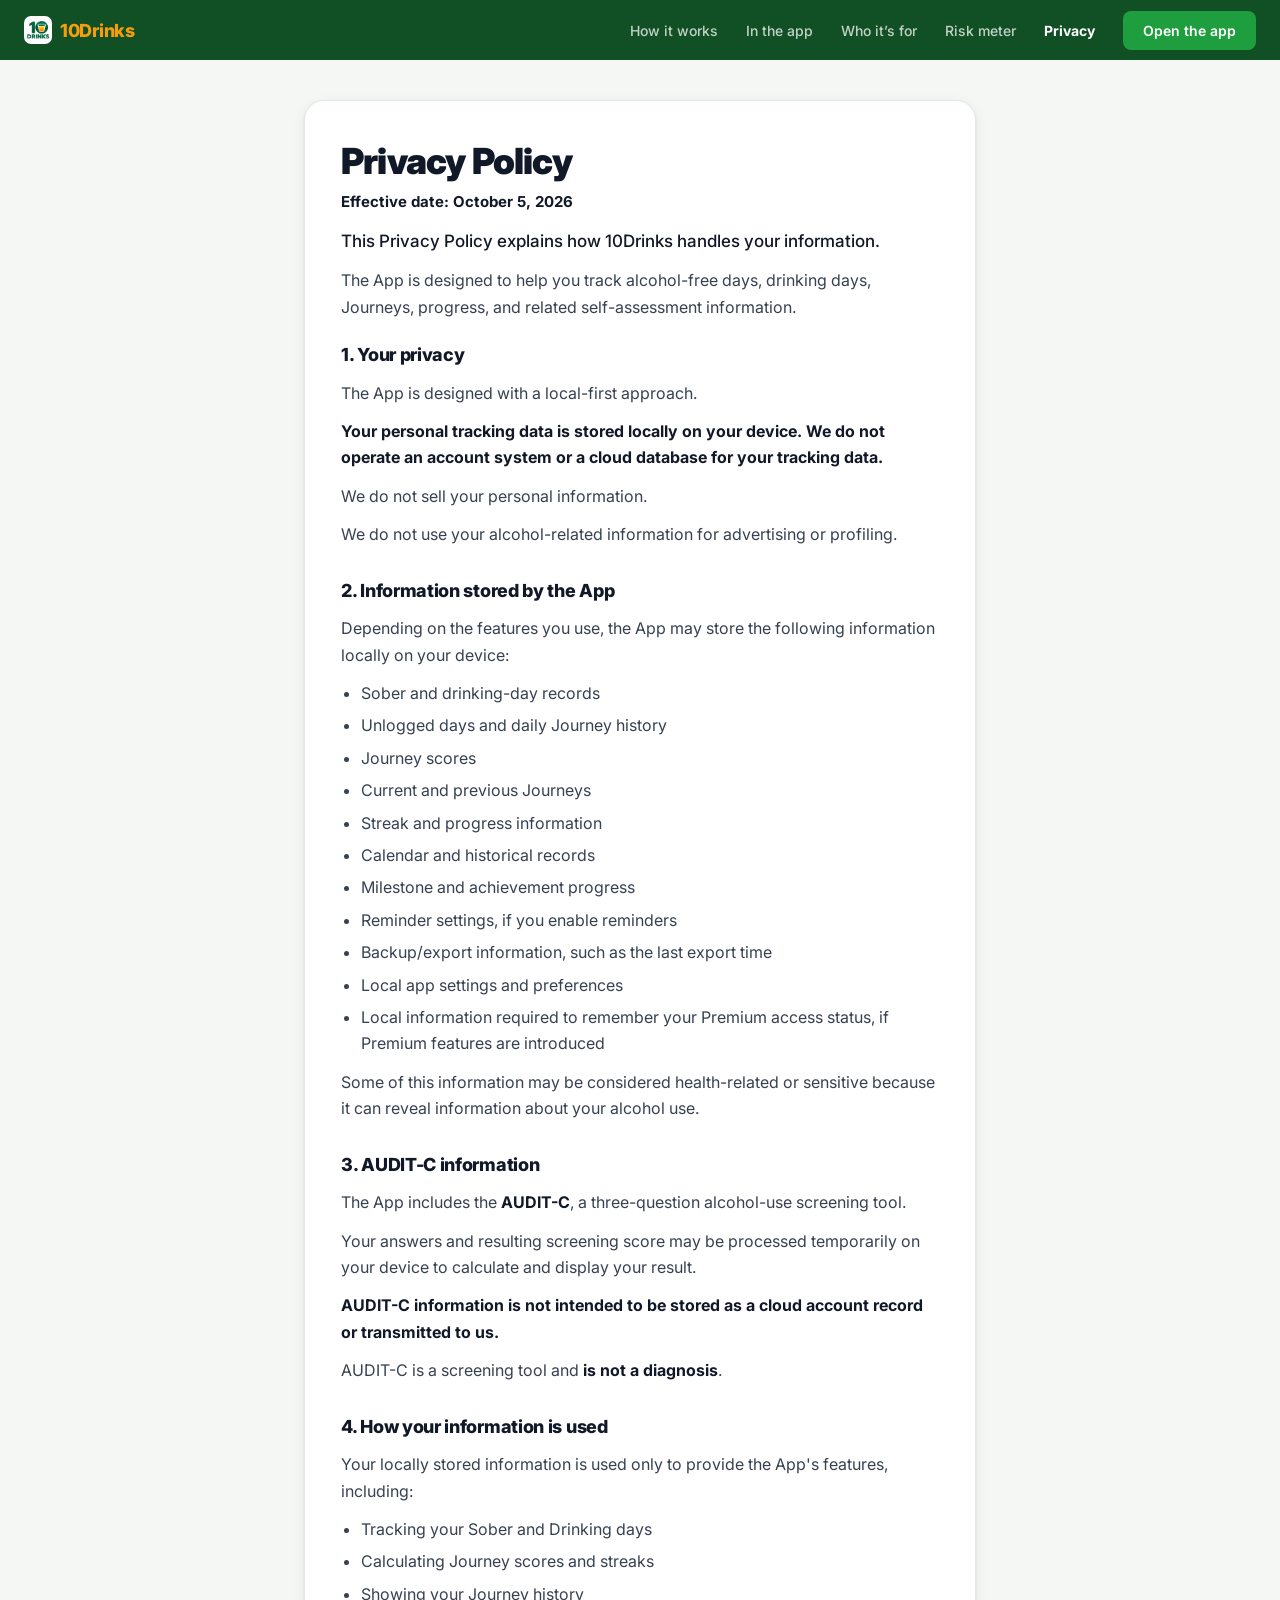
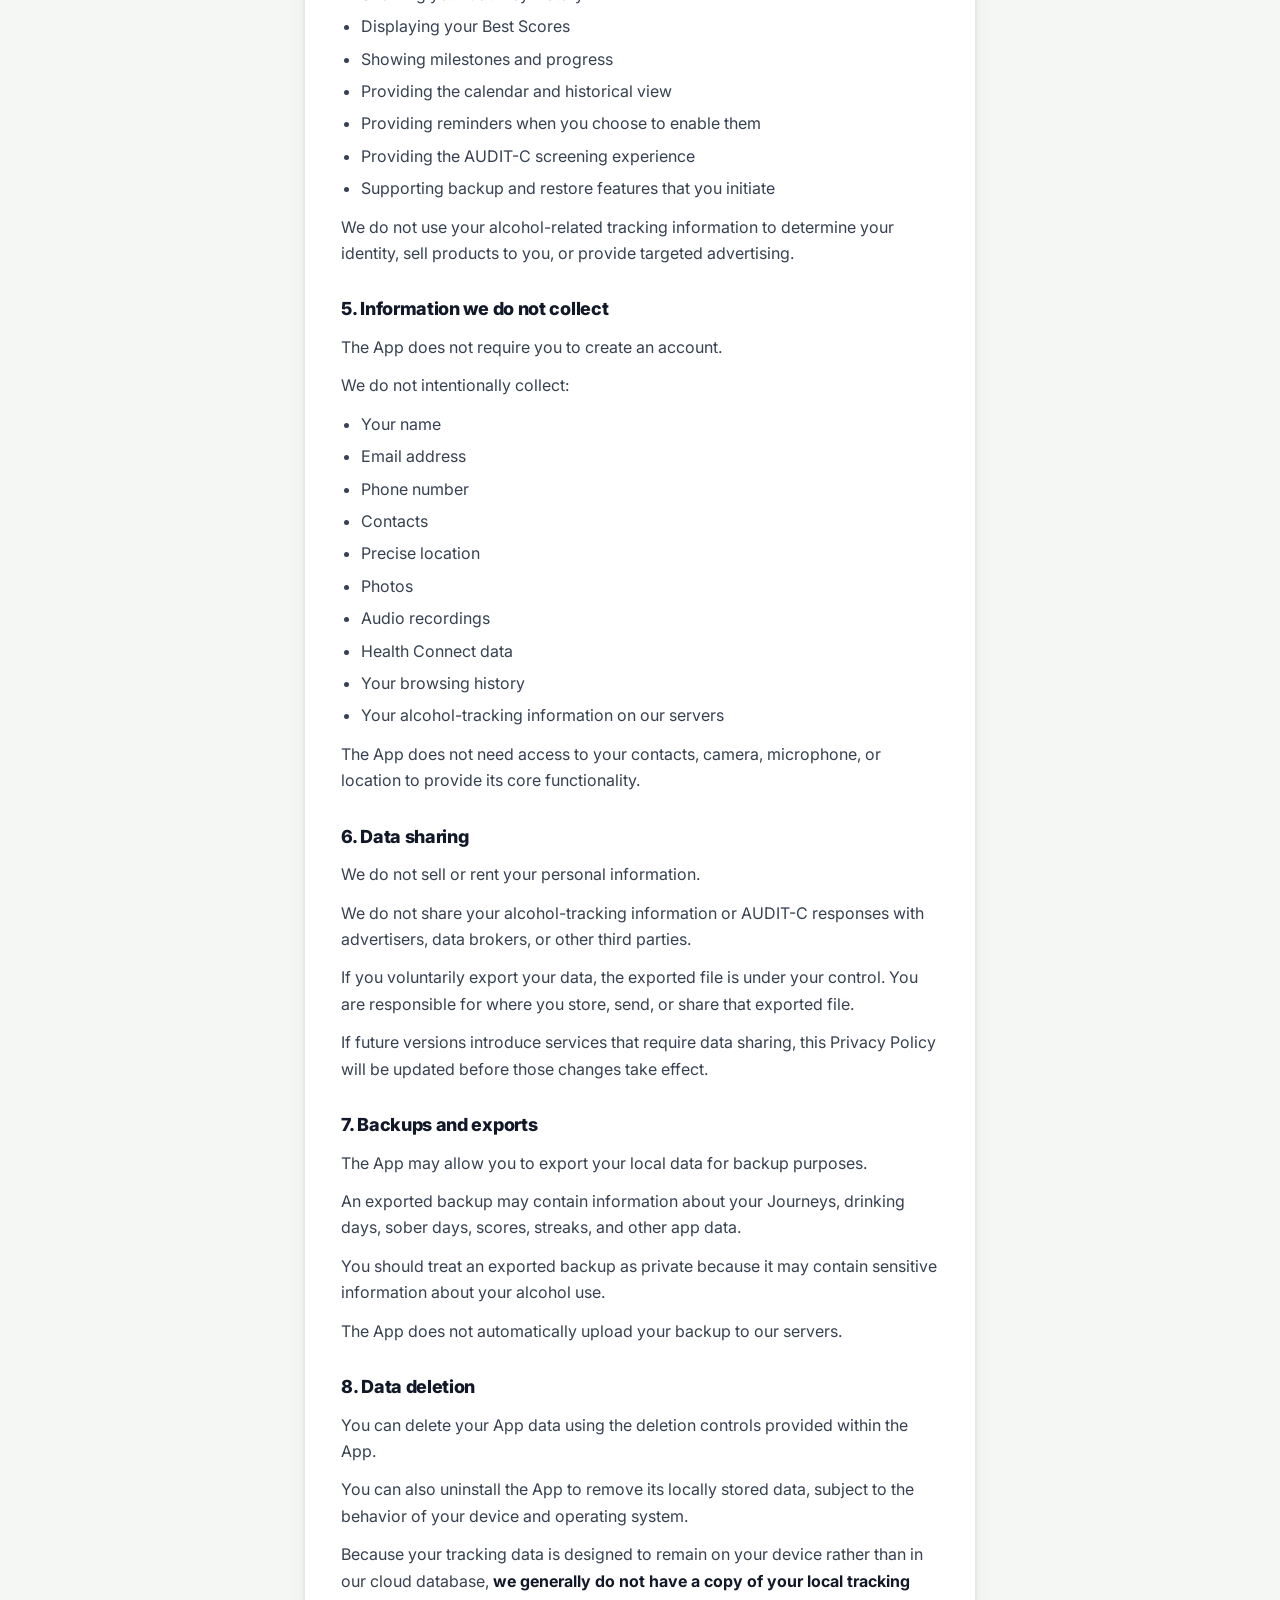
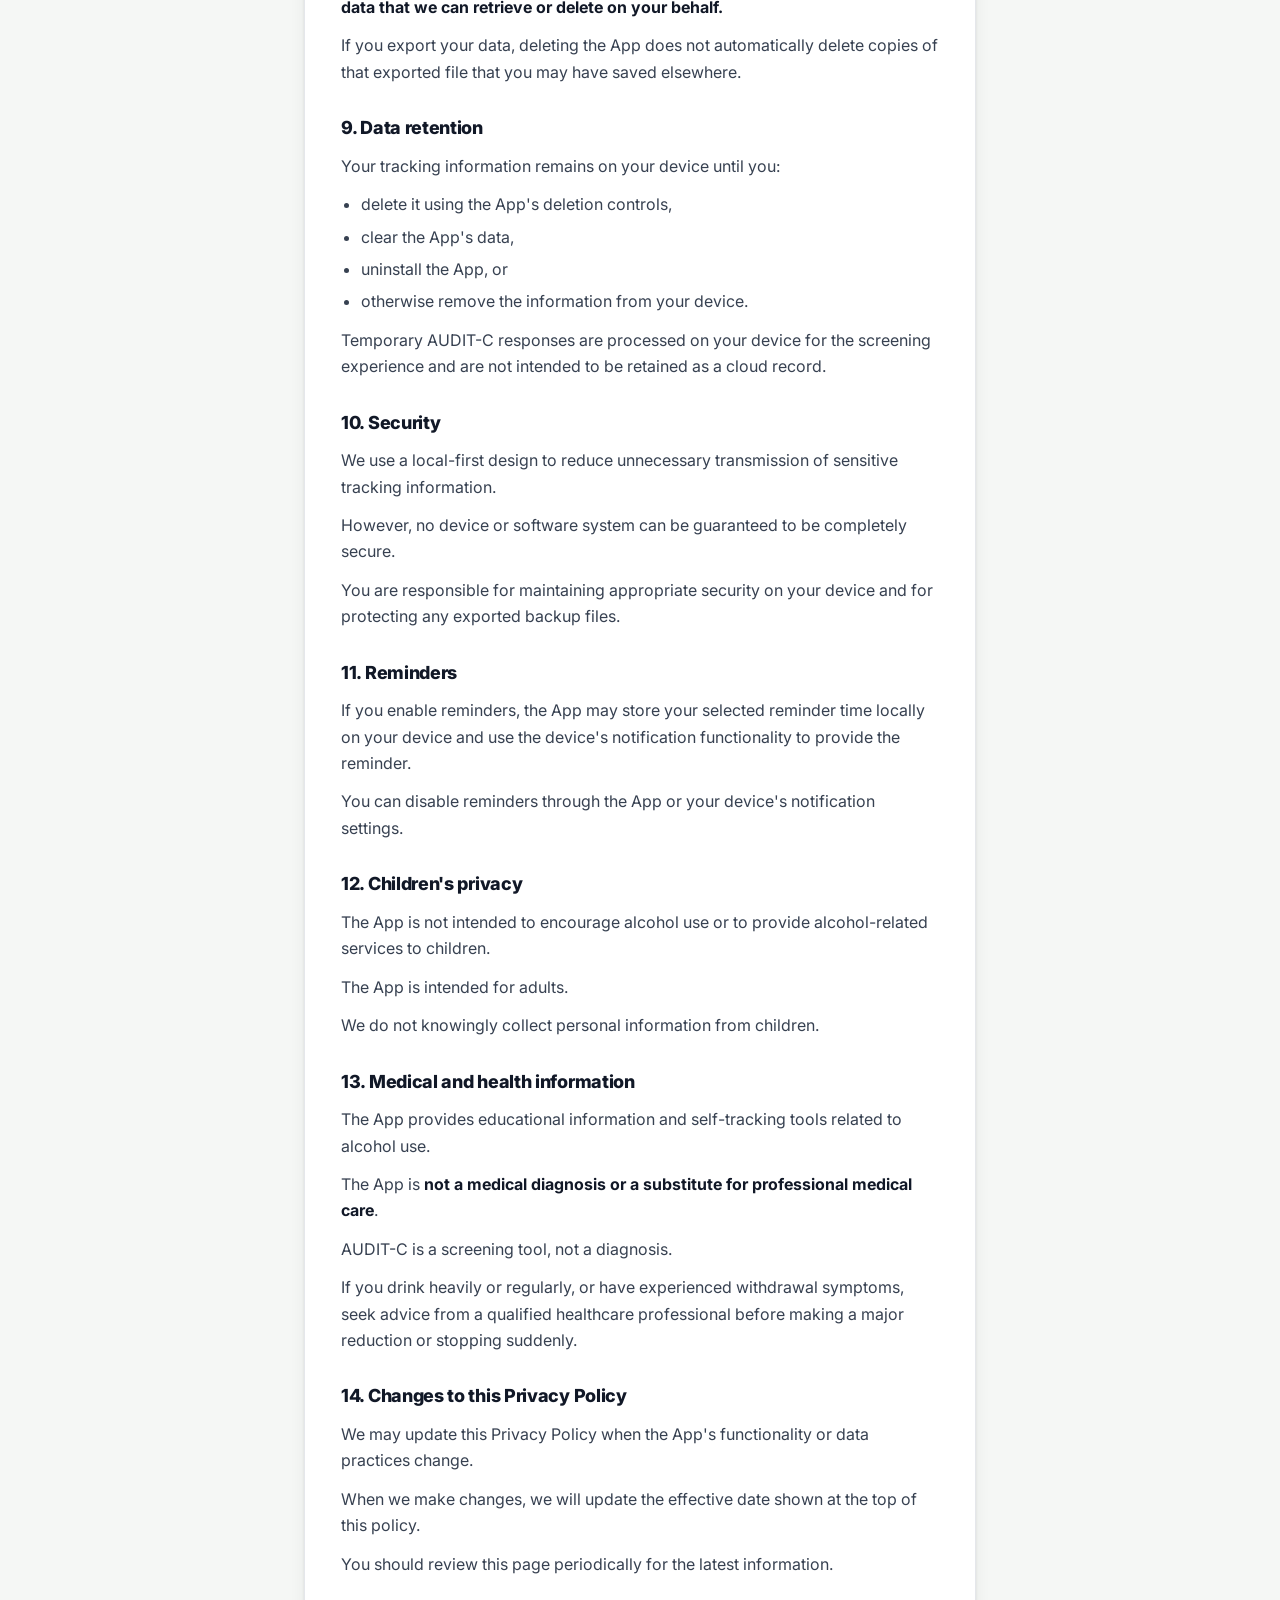
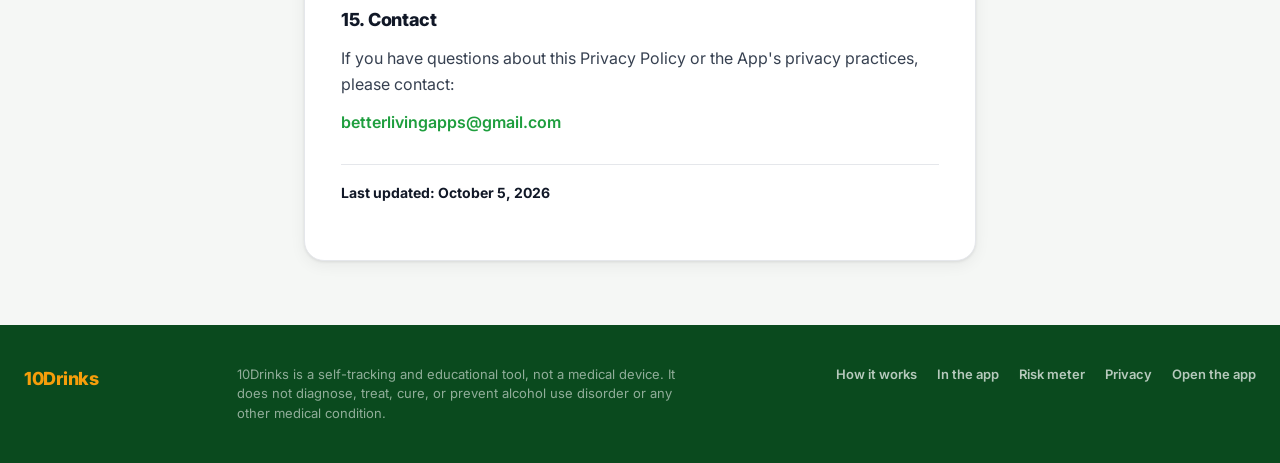
==== privacy.html @ 0a1d39e7 "Add privacy page and polish landing sections Ship local privacy.html for Pages, drop trust §8 and ti" ====
<!DOCTYPE html>
<html lang="en">
<head>
  <meta charset="utf-8">
  <meta name="viewport" content="width=device-width, initial-scale=1">
  <title>Privacy Policy — 10Drinks</title>
  <meta name="description" content="Privacy Policy for 10Drinks — local-first alcohol journey tracking.">
  <meta name="theme-color" content="#0a4a1e">
  <link rel="icon" href="assets/icon-192.png" type="image/png">
  <link rel="apple-touch-icon" href="assets/icon-192.png">
  <link rel="preconnect" href="https://fonts.googleapis.com">
  <link rel="preconnect" href="https://fonts.gstatic.com" crossorigin>
  <link href="https://fonts.googleapis.com/css2?family=Inter:wght@400;500;600;700;800;900&family=Raleway:wght@400;500;600;700;800&display=swap" rel="stylesheet">
  <link rel="stylesheet" href="style.css?v=logo-10drinks">
</head>
<body class="privacy-page">
  <a class="skip" href="#main">Skip to content</a>
  <header class="site-header">
    <a class="logo" href="index.html">
      <img src="assets/icon-192.png" width="28" height="28" alt="">
      <span class="logo-word">10<span>Drinks</span></span>
    </a>
    <nav class="nav" id="site-nav" aria-label="Primary">
      <a href="index.html#how">How it works</a>
      <a href="index.html#app">In the app</a>
      <a href="index.html#paths">Who it’s for</a>
      <a href="index.html#meter">Risk meter</a>
      <a href="privacy.html" aria-current="page">Privacy</a>
    </nav>
    <a class="nav-cta" href="https://fedmudit-max.github.io/alcohol-cursor/">Open the app</a>
    <button class="nav-toggle" type="button" aria-expanded="false" aria-controls="site-nav">
      <span class="sr">Menu</span>
      <span class="nav-toggle-bars" aria-hidden="true"></span>
    </button>
  </header>

  <main id="main" class="privacy-main">
    <div class="privacy-wrap">
      <article class="privacy-article">
        <h1>Privacy Policy</h1>
        <p class="privacy-effective"><strong>Effective date: October 5, 2026</strong></p>

        <p class="privacy-lead">This Privacy Policy explains how 10Drinks handles your information.</p>
        <p>The App is designed to help you track alcohol-free days, drinking days, Journeys, progress, and related self-assessment information.</p>

        <h2>1. Your privacy</h2>
        <p>The App is designed with a local-first approach.</p>
        <p><strong>Your personal tracking data is stored locally on your device. We do not operate an account system or a cloud database for your tracking data.</strong></p>
        <p>We do not sell your personal information.</p>
        <p>We do not use your alcohol-related information for advertising or profiling.</p>

        <h2>2. Information stored by the App</h2>
        <p>Depending on the features you use, the App may store the following information locally on your device:</p>
        <ul>
          <li>Sober and drinking-day records</li>
          <li>Unlogged days and daily Journey history</li>
          <li>Journey scores</li>
          <li>Current and previous Journeys</li>
          <li>Streak and progress information</li>
          <li>Calendar and historical records</li>
          <li>Milestone and achievement progress</li>
          <li>Reminder settings, if you enable reminders</li>
          <li>Backup/export information, such as the last export time</li>
          <li>Local app settings and preferences</li>
          <li>Local information required to remember your Premium access status, if Premium features are introduced</li>
        </ul>
        <p>Some of this information may be considered health-related or sensitive because it can reveal information about your alcohol use.</p>

        <h2>3. AUDIT-C information</h2>
        <p>The App includes the <strong>AUDIT-C</strong>, a three-question alcohol-use screening tool.</p>
        <p>Your answers and resulting screening score may be processed temporarily on your device to calculate and display your result.</p>
        <p><strong>AUDIT-C information is not intended to be stored as a cloud account record or transmitted to us.</strong></p>
        <p>AUDIT-C is a screening tool and <strong>is not a diagnosis</strong>.</p>

        <h2>4. How your information is used</h2>
        <p>Your locally stored information is used only to provide the App's features, including:</p>
        <ul>
          <li>Tracking your Sober and Drinking days</li>
          <li>Calculating Journey scores and streaks</li>
          <li>Showing your Journey history</li>
          <li>Displaying your Best Scores</li>
          <li>Showing milestones and progress</li>
          <li>Providing the calendar and historical view</li>
          <li>Providing reminders when you choose to enable them</li>
          <li>Providing the AUDIT-C screening experience</li>
          <li>Supporting backup and restore features that you initiate</li>
        </ul>
        <p>We do not use your alcohol-related tracking information to determine your identity, sell products to you, or provide targeted advertising.</p>

        <h2>5. Information we do not collect</h2>
        <p>The App does not require you to create an account.</p>
        <p>We do not intentionally collect:</p>
        <ul>
          <li>Your name</li>
          <li>Email address</li>
          <li>Phone number</li>
          <li>Contacts</li>
          <li>Precise location</li>
          <li>Photos</li>
          <li>Audio recordings</li>
          <li>Health Connect data</li>
          <li>Your browsing history</li>
          <li>Your alcohol-tracking information on our servers</li>
        </ul>
        <p>The App does not need access to your contacts, camera, microphone, or location to provide its core functionality.</p>

        <h2>6. Data sharing</h2>
        <p>We do not sell or rent your personal information.</p>
        <p>We do not share your alcohol-tracking information or AUDIT-C responses with advertisers, data brokers, or other third parties.</p>
        <p>If you voluntarily export your data, the exported file is under your control. You are responsible for where you store, send, or share that exported file.</p>
        <p>If future versions introduce services that require data sharing, this Privacy Policy will be updated before those changes take effect.</p>

        <h2>7. Backups and exports</h2>
        <p>The App may allow you to export your local data for backup purposes.</p>
        <p>An exported backup may contain information about your Journeys, drinking days, sober days, scores, streaks, and other app data.</p>
        <p>You should treat an exported backup as private because it may contain sensitive information about your alcohol use.</p>
        <p>The App does not automatically upload your backup to our servers.</p>

        <h2>8. Data deletion</h2>
        <p>You can delete your App data using the deletion controls provided within the App.</p>
        <p>You can also uninstall the App to remove its locally stored data, subject to the behavior of your device and operating system.</p>
        <p>Because your tracking data is designed to remain on your device rather than in our cloud database, <strong>we generally do not have a copy of your local tracking data that we can retrieve or delete on your behalf.</strong></p>
        <p>If you export your data, deleting the App does not automatically delete copies of that exported file that you may have saved elsewhere.</p>

        <h2>9. Data retention</h2>
        <p>Your tracking information remains on your device until you:</p>
        <ul>
          <li>delete it using the App's deletion controls,</li>
          <li>clear the App's data,</li>
          <li>uninstall the App, or</li>
          <li>otherwise remove the information from your device.</li>
        </ul>
        <p>Temporary AUDIT-C responses are processed on your device for the screening experience and are not intended to be retained as a cloud record.</p>

        <h2>10. Security</h2>
        <p>We use a local-first design to reduce unnecessary transmission of sensitive tracking information.</p>
        <p>However, no device or software system can be guaranteed to be completely secure.</p>
        <p>You are responsible for maintaining appropriate security on your device and for protecting any exported backup files.</p>

        <h2>11. Reminders</h2>
        <p>If you enable reminders, the App may store your selected reminder time locally on your device and use the device's notification functionality to provide the reminder.</p>
        <p>You can disable reminders through the App or your device's notification settings.</p>

        <h2>12. Children's privacy</h2>
        <p>The App is not intended to encourage alcohol use or to provide alcohol-related services to children.</p>
        <p>The App is intended for adults.</p>
        <p>We do not knowingly collect personal information from children.</p>

        <h2>13. Medical and health information</h2>
        <p>The App provides educational information and self-tracking tools related to alcohol use.</p>
        <p>The App is <strong>not a medical diagnosis or a substitute for professional medical care</strong>.</p>
        <p>AUDIT-C is a screening tool, not a diagnosis.</p>
        <p>If you drink heavily or regularly, or have experienced withdrawal symptoms, seek advice from a qualified healthcare professional before making a major reduction or stopping suddenly.</p>

        <h2>14. Changes to this Privacy Policy</h2>
        <p>We may update this Privacy Policy when the App's functionality or data practices change.</p>
        <p>When we make changes, we will update the effective date shown at the top of this policy.</p>
        <p>You should review this page periodically for the latest information.</p>

        <h2>15. Contact</h2>
        <p>If you have questions about this Privacy Policy or the App's privacy practices, please contact:</p>
        <p class="privacy-contact"><a href="mailto:betterlivingapps@gmail.com">betterlivingapps@gmail.com</a></p>

        <hr class="privacy-hr">
        <p class="privacy-updated"><strong>Last updated: October 5, 2026</strong></p>
      </article>
    </div>
  </main>

  <footer class="site-footer">
    <p class="logo"><span class="logo-word">10<span>Drinks</span></span></p>
    <p class="footer-copy">10Drinks is a self-tracking and educational tool, not a medical device. It does not diagnose, treat, cure, or prevent alcohol use disorder or any other medical condition.</p>
    <p class="footer-links">
      <a href="index.html#how">How it works</a>
      <a href="index.html#app">In the app</a>
      <a href="index.html#meter">Risk meter</a>
      <a href="privacy.html" aria-current="page">Privacy</a>
      <a href="https://fedmudit-max.github.io/alcohol-cursor/">Open the app</a>
    </p>
  </footer>

  <script>
    (function () {
      var toggle = document.querySelector(".nav-toggle");
      var nav = document.querySelector(".nav");
      if (toggle && nav) {
        toggle.addEventListener("click", function () {
          var open = nav.classList.toggle("is-open");
          toggle.setAttribute("aria-expanded", open ? "true" : "false");
        });
        nav.querySelectorAll("a").forEach(function (link) {
          link.addEventListener("click", function () {
            nav.classList.remove("is-open");
            toggle.setAttribute("aria-expanded", "false");
          });
        });
        document.addEventListener("keydown", function (event) {
          if (event.key === "Escape") {
            nav.classList.remove("is-open");
            toggle.setAttribute("aria-expanded", "false");
          }
        });
      }
    })();
  </script>
</body>
</html>
---- style.css ----
*, *::before, *::after { box-sizing: border-box; }

:root {
  --green-deep: #0a4a1e;
  --green-brand: #1e9e3e;
  --green-light: #e8f5ed;
  --orange: #f59e0b;
  --orange-light: #fff8ec;
  --white: #ffffff;
  --grey-bg: #f5f7f5;
  --grey-text: #6b7280;
  --dark: #111827;
  --body: #374151;
  --line: #e5e7eb;
  --shadow: 0 1px 3px rgba(0, 0, 0, 0.08), 0 4px 16px rgba(0, 0, 0, 0.06);
  --header: 60px;
  --max: 1100px;
}

html { scroll-behavior: smooth; }

body {
  margin: 0;
  font-family: Inter, system-ui, sans-serif;
  color: var(--dark);
  background: var(--white);
  -webkit-font-smoothing: antialiased;
  line-height: 1.5;
}

img { max-width: 100%; }

a { color: var(--green-brand); }

h1, h2, h3, p { margin-top: 0; }

.sr {
  position: absolute;
  width: 1px;
  height: 1px;
  padding: 0;
  margin: -1px;
  overflow: hidden;
  clip: rect(0, 0, 0, 0);
  white-space: nowrap;
  border: 0;
}

.skip {
  position: absolute;
  left: 12px;
  top: -40px;
  background: #fff;
  color: var(--green-deep);
  padding: 8px 12px;
  border-radius: 8px;
  z-index: 200;
  font-weight: 700;
}

.skip:focus { top: 8px; }

:focus-visible {
  outline: 2px solid var(--orange);
  outline-offset: 3px;
}

section[id] { scroll-margin-top: calc(var(--header) + 12px); }

.site-header {
  position: fixed;
  top: 0;
  left: 0;
  right: 0;
  z-index: 100;
  height: var(--header);
  padding: 0 24px;
  display: flex;
  align-items: center;
  gap: 28px;
  background: rgba(10, 74, 30, 0.97);
  backdrop-filter: blur(12px);
}

.logo {
  color: #fff;
  font-size: 18px;
  font-weight: 800;
  letter-spacing: -0.3px;
  text-decoration: none;
  display: inline-flex;
  align-items: center;
  gap: 8px;
}

.logo-word {
  white-space: nowrap;
}

.logo-word span,
.logo > span {
  color: var(--orange);
}

.logo img { width: 28px; height: 28px; border-radius: 7px; }

.nav {
  display: flex;
  align-items: center;
  gap: 28px;
  margin-left: auto;
}

.nav a {
  color: rgba(255, 255, 255, 0.75);
  text-decoration: none;
  font-size: 14px;
  font-weight: 500;
}

.nav a:hover { color: #fff; }

.nav-cta {
  background: var(--green-brand);
  color: #fff;
  text-decoration: none;
  padding: 9px 20px;
  border-radius: 8px;
  font-size: 14px;
  font-weight: 600;
  flex-shrink: 0;
}

.nav-cta:hover { background: #1a8c35; }

.nav-toggle {
  display: none;
  width: 42px;
  height: 42px;
  border: 0;
  background: transparent;
  margin-left: auto;
  cursor: pointer;
}

.nav-toggle-bars,
.nav-toggle-bars::before,
.nav-toggle-bars::after {
  display: block;
  width: 18px;
  height: 2px;
  background: #fff;
  border-radius: 2px;
  position: relative;
}

.nav-toggle-bars { margin: 0 auto; }
.nav-toggle-bars::before,
.nav-toggle-bars::after {
  content: "";
  position: absolute;
  left: 0;
}
.nav-toggle-bars::before { top: -6px; }
.nav-toggle-bars::after { top: 6px; }

.hero {
  background: linear-gradient(160deg, var(--green-deep) 0%, #1a7a30 60%, #1e9e3e 100%);
  padding: 120px 24px 80px;
  position: relative;
  overflow: hidden;
}

.hero::before {
  content: "";
  position: absolute;
  inset: 0;
  background: radial-gradient(ellipse at 70% 50%, rgba(30, 158, 62, 0.3) 0%, transparent 60%);
  pointer-events: none;
}

.hero-inner {
  max-width: var(--max);
  margin: 0 auto;
  display: grid;
  gap: 48px;
  align-items: center;
  position: relative;
  z-index: 1;
}

/* §§1–2 phones: layout wrappers; chrome reuses .progress-device-frame / .progress-screen */
.hero-phone {
  order: -1;
  position: relative;
  width: min(74%, 280px);
  max-width: 100%;
  margin: 0 auto;
  padding: 0;
  border: 0;
  background: none;
  box-shadow: none;
  box-sizing: border-box;
  overflow: visible;
}

.hero-phone .progress-device-frame {
  box-shadow:
    0 28px 70px rgba(0, 0, 0, 0.45),
    inset 0 0 0 1px rgba(255, 255, 255, 0.28),
    inset 0 0 0 3px #050505;
}

.hero h1 {
  font-size: clamp(36px, 5vw, 56px);
  font-weight: 900;
  line-height: 1.05;
  letter-spacing: -1.5px;
  color: #fff;
  margin-bottom: 20px;
  max-width: 14em;
}

.hero h1 em {
  font-style: normal;
  color: var(--orange);
}

.hero-points {
  list-style: none;
  margin: 0 0 22px;
  padding: 0;
  max-width: 34rem;
  font-family: Raleway, Inter, sans-serif;
}

.hero-points li {
  display: flex;
  align-items: flex-start;
  gap: 12px;
  margin: 0 0 16px;
  font-size: 16px;
  font-weight: 500;
  line-height: 1.35;
  color: rgba(255, 255, 255, 0.92);
}

.hero-points li:last-child { margin-bottom: 0; }

.hero-points li::before {
  content: "";
  flex: 0 0 18px;
  width: 18px;
  height: 18px;
  margin-top: 1px;
  background: url("data:image/svg+xml,%3Csvg xmlns='http://www.w3.org/2000/svg' viewBox='0 0 18 18'%3E%3Ccircle cx='9' cy='9' r='9' fill='%23ffffff'/%3E%3Cpath d='M5 9.2 7.7 11.8 13 6.4' fill='none' stroke='%230a4a1e' stroke-width='1.8' stroke-linecap='round' stroke-linejoin='round'/%3E%3C/svg%3E") center / 18px no-repeat;
}

.hero-points li.is-strong {
  font-weight: 700;
  color: #fff;
}

.hero-pace {
  margin: 0 0 28px;
  font-family: Raleway, Inter, sans-serif;
  font-size: 14px;
  font-weight: 500;
  line-height: 1.4;
  color: rgba(255, 255, 255, 0.7);
}

.hero-actions {
  display: flex;
  align-items: center;
  gap: 16px;
  flex-wrap: wrap;
}

.btn-primary {
  background: #fff;
  color: var(--green-deep);
  padding: 14px 28px;
  border-radius: 10px;
  font-size: 15px;
  font-weight: 700;
  text-decoration: none;
  display: inline-block;
  box-shadow: 0 4px 20px rgba(0, 0, 0, 0.2);
}

.btn-primary:hover { transform: translateY(-1px); }

.btn-brand {
  display: inline-block;
  background: var(--green-brand);
  color: #fff;
  padding: 14px 28px;
  border-radius: 10px;
  font-size: 15px;
  font-weight: 700;
  text-decoration: none;
  box-shadow: 0 4px 16px rgba(30, 158, 62, 0.28);
}

.btn-brand:hover {
  background: #1a8c35;
  transform: translateY(-1px);
}

.phone {
  position: relative;
  width: min(100%, 280px);
  margin: 20px auto 0;
  padding: 22px 8px 8px;
  background: #fff;
  border-radius: 36px;
  box-shadow: var(--shadow);
}

.phone::before {
  content: "";
  position: absolute;
  top: 0;
  left: 50%;
  width: 92px;
  height: 16px;
  transform: translateX(-50%);
  background: #111827;
  border-radius: 0 0 12px 12px;
}

.phone img {
  display: block;
  width: 100%;
  height: auto;
  border-radius: 24px;
}

.green-bg .phone {
  box-shadow: 0 16px 40px rgba(0, 0, 0, 0.28);
}

.works {
  background: var(--grey-bg);
  padding: 80px 24px;
}

.works-inner {
  max-width: var(--max);
  margin: 0 auto;
}

.works .section-h2 {
  max-width: none;
  margin-bottom: 28px;
  color: var(--green-deep);
}

.works-seq {
  list-style: none;
  margin: 0;
  padding: 0;
  counter-reset: works;
  display: grid;
  gap: 32px;
}

.works-seq > li {
  display: grid;
  grid-template-columns: 40px minmax(0, 1fr);
  gap: 14px;
  align-items: start;
}

.works-seq > li > div {
  min-width: 0;
}

.works-seq > li::before {
  content: counter(works);
  counter-increment: works;
  width: 40px;
  height: 40px;
  margin-top: 2px;
  border-radius: 50%;
  background: var(--green-deep);
  color: #fff;
  font-size: 16px;
  font-weight: 800;
  display: grid;
  place-items: center;
}

.works-seq h3 {
  margin: 6px 0 16px;
  font-size: clamp(22px, 2.6vw, 28px);
  font-weight: 800;
  letter-spacing: -0.4px;
  line-height: 1.2;
  color: var(--green-deep);
}

.works-seq > li:last-child h3 { margin-bottom: 0; }

.works-grid {
  display: grid;
  gap: 28px;
  align-items: center;
}

.works-grid .phone { margin-top: 0; }

.works-grid p,
.works-copy {
  margin: 0;
  max-width: 62ch;
  font-size: 16px;
  line-height: 1.6;
  color: var(--grey-text);
}

.works-phone {
  position: relative;
  width: 100%;
  max-width: 280px;
  margin: 12px 0 0;
  padding: 0;
  border: 0;
  background: none;
  box-shadow: none;
  box-sizing: border-box;
  overflow: visible;
}

.paths { background: #fff; padding: 96px 24px; }
.paths-inner { max-width: 1080px; margin: 0 auto; }
.paths-header { text-align: center; margin-bottom: 56px; }
.section-eyebrow {
  font-size: 12px;
  font-weight: 700;
  letter-spacing: 1.5px;
  text-transform: uppercase;
  color: var(--green-brand);
  margin-bottom: 12px;
}
.section-h2 {
  font-size: clamp(28px, 4vw, 42px);
  font-weight: 900;
  letter-spacing: -1px;
  line-height: 1.12;
  margin-bottom: 14px;
}
.section-p {
  font-size: 16px;
  color: var(--grey-text);
  line-height: 1.65;
  max-width: 36rem;
  margin: 0 auto;
}
.paths-grid { display: grid; gap: 20px; }
.paths-footer {
  margin-top: 32px;
  text-align: center;
  color: var(--green-brand);
}
.path-card { border-radius: 24px; padding: 40px; }
.path-card.control {
  background: var(--green-light);
  border: 1.5px solid rgba(30, 158, 62, 0.2);
}
.path-card.quit { background: var(--green-deep); }
.path-icon { font-size: 40px; margin-bottom: 20px; }
.path-title {
  font-size: 26px;
  font-weight: 900;
  letter-spacing: -0.5px;
  margin-bottom: 10px;
  line-height: 1.15;
}
.path-card.control .path-title { color: var(--green-deep); }
.path-card.quit .path-title { color: #fff; }
.path-desc { font-size: 15px; line-height: 1.7; margin-bottom: 24px; }
.path-card.control .path-desc { color: var(--body); }
.path-card.quit .path-desc { color: rgba(255, 255, 255, 0.7); }
.path-points {
  list-style: none;
  margin: 0;
  padding: 0;
  display: flex;
  flex-direction: column;
  gap: 10px;
}
.path-points li {
  font-size: 14px;
  display: flex;
  align-items: flex-start;
  gap: 10px;
  line-height: 1.5;
}
.path-card.control .path-points li { color: var(--body); }
.path-card.quit .path-points li { color: rgba(255, 255, 255, 0.78); }
.path-points li::before { content: "✓"; font-weight: 800; flex-shrink: 0; margin-top: 1px; }
.path-card.control .path-points li::before { color: var(--green-brand); }
.path-card.quit .path-points li::before { color: #34c759; }
.path-note {
  margin: 24px 0 0;
  padding: 14px 16px;
  border-radius: 12px;
  font-size: 13px;
  line-height: 1.55;
}
.path-card.control .path-note { background: rgba(30, 158, 62, 0.1); color: var(--green-deep); }
.path-card.quit .path-note { background: rgba(255, 255, 255, 0.08); color: rgba(255, 255, 255, 0.75); }

.features,
.position,
.compare,
.choices { padding: 96px 24px; }

.features { background: #fff; }
.features-inner,
.how-inner,
.position-inner,
.compare-inner,
.choices-inner {
  max-width: var(--max);
  margin: 0 auto;
}

/* —— Section 4: three phones (Streak / Milestone / Science) —— */
.progress {
  background:
    radial-gradient(ellipse at 18% 0%, rgba(30, 158, 62, 0.07), transparent 46%),
    var(--grey-bg);
  overflow-x: clip;
  overflow-y: visible;
  max-width: 100%;
}

.progress > .features-inner {
  max-width: min(var(--max), 100%);
  width: 100%;
  margin-inline: auto;
  overflow-x: clip;
  box-sizing: border-box;
}

.progress-header {
  max-width: 640px;
  margin: 0 auto 40px;
  text-align: center;
  padding-inline: 4px;
  box-sizing: border-box;
}

.progress-header .section-title {
  color: var(--green-deep);
}

.progress-header .section-sub {
  margin-left: auto;
  margin-right: auto;
}

.progress-phones {
  display: grid;
  grid-template-columns: minmax(0, 1fr);
  gap: 36px;
  justify-items: center;
  align-items: start;
  width: 100%;
  max-width: min(1100px, 100%);
  margin: 0 auto;
  padding: 0 0 28px;
  box-sizing: border-box;
  overflow-x: clip;
  overflow-y: visible;
  /* no shared perspective — only outer phones get their own 3D context */
  perspective: none;
  transform-style: flat;
}

.progress-device {
  margin: 0;
  width: min(100%, 280px);
  max-width: 100%;
  min-width: 0;
  display: flex;
  flex-direction: column;
  align-items: center;
  gap: 10px;
  /* clip at .progress / .progress-phones so captions stay visible */
  overflow: visible;
  transform-style: flat;
  box-sizing: border-box;
}

/* side phones: local perspective so center stays orthographic */
.progress-device:nth-child(1),
.progress-device:nth-child(3) {
  perspective: 1100px;
  perspective-origin: 50% 45%;
  transform-style: preserve-3d;
}

/* center phone: fully flat — tabletop orthographic, no foreshortening */
.progress-device:nth-child(2) {
  perspective: none;
  transform-style: flat;
}

.progress-device-frame {
  position: relative;
  width: 100%;
  max-width: 100%;
  padding: 11px 9px 18px;
  border-radius: 40px;
  background:
    linear-gradient(145deg, rgba(255, 255, 255, 0.14) 0%, transparent 34%),
    linear-gradient(180deg, #3c3c42 0%, #161618 12%, #0b0b0d 55%, #1a1a1d 100%);
  box-shadow:
    0 22px 50px rgba(0, 0, 0, 0.28),
    inset 0 0 0 1px rgba(255, 255, 255, 0.28),
    inset 0 0 0 3px #050505;
  box-sizing: border-box;
  transform-style: preserve-3d;
  transition: transform 280ms ease, box-shadow 280ms ease;
  overflow: hidden; /* keep chrome + volume nub inside frame bounds */
}

.progress-device:nth-child(1) .progress-device-frame,
.progress-device:nth-child(3) .progress-device-frame {
  will-change: transform;
}

.progress-device:nth-child(2) .progress-device-frame {
  transform: none;
  transform-style: flat;
  background:
    linear-gradient(180deg, rgba(255, 255, 255, 0.1) 0%, transparent 22%),
    linear-gradient(180deg, #3c3c42 0%, #161618 12%, #0b0b0d 55%, #1a1a1d 100%);
  will-change: auto;
}

/* chassis thickness edge */
.progress-device-frame::before {
  content: "";
  position: absolute;
  inset: 4px;
  border-radius: 36px;
  pointer-events: none;
  box-shadow:
    inset 0 1px 0 rgba(255, 255, 255, 0.22),
    inset 0 -10px 18px rgba(0, 0, 0, 0.35);
  z-index: 3;
}

/* right volume button */
.progress-device-frame::after {
  content: "";
  position: absolute;
  right: -3px;
  top: 148px;
  width: 3px;
  height: 64px;
  border-radius: 0 2px 2px 0;
  background: #2a2a2e;
}

.progress-screen {
  position: relative;
  z-index: 1;
  display: flex;
  flex-direction: column;
  overflow: hidden;
  border-radius: 32px;
  background:
    linear-gradient(125deg, rgba(255, 255, 255, 0.28) 0%, transparent 32%, transparent 68%, rgba(15, 23, 42, 0.05) 100%),
    linear-gradient(180deg, rgba(255, 255, 255, 0.55), transparent 18%),
    #f4f5f7;
  padding: 26px 0 18px;
  height: 487px; /* ~10% shorter than original 540 */
  box-sizing: border-box;
  box-shadow:
    inset 0 0 0 1px rgba(255, 255, 255, 0.65),
    inset 0 14px 28px rgba(255, 255, 255, 0.35),
    inset 0 -18px 30px rgba(15, 23, 42, 0.08),
    0 0 0 1px rgba(0, 0, 0, 0.35);
}

/* §§1–2 screenshot phones: same chrome, height follows image */
.hero-phone .progress-screen,
.works-phone .progress-screen {
  height: auto;
  min-height: 0;
  width: 100%;
  max-width: 100%;
  min-width: 0;
  align-items: stretch;
  justify-content: flex-start;
}

.hero-phone .progress-screen img,
.works-phone .progress-screen img {
  display: block;
  width: 100%;
  max-width: 100%;
  min-width: 0;
  height: auto;
  margin-inline: auto;
  object-fit: contain;
  object-position: top center;
  border-radius: 0;
}

.progress-device:nth-child(1) .progress-screen,
.progress-device:nth-child(3) .progress-screen {
  transform: translateZ(12px);
  transform-style: preserve-3d;
}

.progress-device:nth-child(2) .progress-screen {
  transform: none;
  transform-style: flat;
}

.progress-screen::before {
  content: "";
  position: absolute;
  z-index: 4;
  top: 8px;
  left: 50%;
  width: 72px;
  height: 14px;
  transform: translateX(-50%);
  background: #0b0b0d;
  border-radius: 12px;
  box-shadow: 0 1px 0 rgba(255, 255, 255, 0.12);
}

/* home indicator — sits in bottom screen padding, above chassis bezel */
.progress-screen::after {
  content: "";
  position: absolute;
  z-index: 5;
  left: 50%;
  bottom: 6px;
  width: 108px;
  height: 4px;
  transform: translateX(-50%);
  background: rgba(20, 20, 24, 0.32);
  border-radius: 4px;
  pointer-events: none;
}

.progress-caption {
  position: relative;
  z-index: 6;
  margin: 0;
  max-width: 16em;
  padding: 0 6px 2px;
  text-align: center;
  display: flex;
  flex-direction: column;
  align-items: center;
  gap: 5px;
  overflow: visible;
  transform: none;
  transform-style: flat;
  isolation: isolate;
}

.progress-caption-emoji {
  display: block;
  font-size: 22px;
  line-height: 1.25;
  overflow: visible;
}

.progress-caption strong {
  font-size: 15px;
  font-weight: 800;
  letter-spacing: -0.2px;
  color: var(--green-deep);
}

.progress-caption-text {
  font-size: 13px;
  font-weight: 500;
  line-height: 1.4;
  color: var(--grey-text);
}

.progress-tabs {
  position: relative;
  z-index: 1;
  display: flex;
  flex: 0 0 auto;
  border-bottom: 1px solid rgba(60, 60, 67, 0.12);
  padding: 0 4px;
  background:
    linear-gradient(180deg, #fff 0%, #fafafa 100%);
  box-shadow: 0 8px 16px rgba(15, 23, 42, 0.04);
}

.progress-tab {
  flex: 1;
  display: block;
  text-align: center;
  padding: 12px 4px;
  border-bottom: 2.5px solid transparent;
  margin-bottom: -1px;
  font-size: 12px;
  font-weight: 500;
  color: rgba(60, 60, 67, 0.48);
  line-height: 1.2;
}

.progress-tab.is-active {
  color: #34c759;
  font-weight: 600;
  border-bottom-color: #34c759;
}

.progress-panel {
  position: relative;
  z-index: 1;
  flex: 1 1 auto;
  min-height: 0;
  padding: 8px 10px 12px;
  background:
    radial-gradient(ellipse at 50% 0%, rgba(255, 255, 255, 0.9), transparent 55%),
    linear-gradient(180deg, #f7f8fa 0%, #eef0f3 100%);
  overflow: hidden;
}

.progress-panel .streak-list,
.progress-panel .mile-stage,
.progress-panel .sci-timeline {
  position: relative;
  z-index: 1;
}

.streak-list,
.mile-list,
.sci-timeline {
  list-style: none;
  margin: 0;
  padding: 0;
}

.streak-row {
  display: flex;
  align-items: center;
  gap: 8px;
  min-height: 40px;
  padding: 9px 0;
  border-top: 0.5px solid rgba(60, 60, 67, 0.14);
}

.streak-row:first-child {
  border-top: 0;
}

.streak-row.is-done {
  background: linear-gradient(135deg, rgba(52, 199, 89, 0.2), rgba(48, 209, 88, 0.1));
  border-radius: 10px;
  border-top-color: transparent;
  padding: 9px 8px;
  margin: 2px 0;
  box-shadow:
    0 1px 0 rgba(255, 255, 255, 0.55) inset,
    0 4px 10px rgba(52, 199, 89, 0.12);
}

.streak-row.is-done + .streak-row:not(.is-done):not(.is-best) {
  border-top: 0.5px solid rgba(60, 60, 67, 0.14);
}

.streak-emoji {
  width: 22px;
  text-align: center;
  font-size: 16px;
  line-height: 1;
  flex-shrink: 0;
}

.streak-name {
  flex: 1;
  min-width: 0;
  font-size: 12.5px;
  font-weight: 400;
  color: #1c1c1e;
}

.streak-row.is-done .streak-name {
  color: #248a3d;
  font-weight: 600;
}

.streak-check {
  color: #34c759;
  font-size: 15px;
  font-weight: 700;
}

.streak-row.is-best {
  border-top: 0.5px solid rgba(60, 60, 67, 0.14);
  margin-top: 2px;
}

.streak-row.is-best .streak-name {
  color: #248a3d;
  font-weight: 700;
}

.streak-best-num {
  min-width: 22px;
  text-align: right;
  font-size: 13px;
  font-weight: 700;
  color: #248a3d;
  font-variant-numeric: tabular-nums;
}

.mile-stage + .mile-stage {
  margin-top: 10px;
}

.mile-stage-label {
  margin: 8px 0 6px;
  font-size: 11px;
  font-weight: 700;
  letter-spacing: 0.5px;
  text-transform: uppercase;
}

.mile-stage-label.is-early { color: #cc2200; }
.mile-stage-label.is-forward { color: #ff9500; }
.mile-stage-label.is-control { color: #34c759; }

.mile-row {
  display: flex;
  align-items: center;
  gap: 8px;
  min-height: 40px;
  padding: 9px 0;
}

.mile-row.is-done {
  background: linear-gradient(135deg, rgba(52, 199, 89, 0.2), rgba(48, 209, 88, 0.1));
  border-radius: 10px;
  padding: 9px 8px;
  margin: 2px 0;
  box-shadow:
    0 1px 0 rgba(255, 255, 255, 0.55) inset,
    0 4px 10px rgba(52, 199, 89, 0.12);
}

.mile-row.is-locked {
  background: linear-gradient(180deg, #f4f4f6, #ececef);
  border-radius: 10px;
  padding: 9px 10px;
  margin: 4px 0;
  justify-content: center;
  gap: 6px;
  box-shadow:
    0 1px 0 rgba(255, 255, 255, 0.7) inset,
    0 3px 8px rgba(15, 23, 42, 0.05);
}

.mile-emoji,
.mile-lock {
  width: 22px;
  text-align: center;
  font-size: 15px;
  line-height: 1;
  flex-shrink: 0;
}

.mile-row.is-locked .mile-lock {
  width: auto;
  font-size: 12px;
}

.mile-name {
  flex: 1;
  min-width: 0;
  font-size: 12.5px;
  color: #1c1c1e;
}

.mile-row.is-done .mile-name {
  color: #248a3d;
  font-weight: 600;
}

.mile-row.is-locked .mile-name {
  flex: 0 1 auto;
  font-size: 11.5px;
  font-weight: 500;
  color: rgba(60, 60, 67, 0.45);
  text-align: center;
}

.mile-check {
  color: #34c759;
  font-size: 15px;
  font-weight: 700;
}

.sci-timeline {
  padding-top: 6px;
}

.sci-item {
  display: flex;
  align-items: stretch;
  gap: 0;
}

.sci-rail {
  display: flex;
  flex-direction: column;
  align-items: center;
  width: 24px;
  flex-shrink: 0;
  padding-top: 10px;
}

.sci-dot {
  width: 8px;
  height: 8px;
  border-radius: 50%;
  background: rgba(60, 60, 67, 0.14);
  flex-shrink: 0;
}

.sci-item.is-done .sci-dot {
  background: #34c759;
}

.sci-item.is-here .sci-dot {
  width: 14px;
  height: 14px;
  background: #34c759;
  box-shadow: 0 0 0 3px rgba(52, 199, 89, 0.2);
}

.sci-line {
  flex: 1;
  width: 2px;
  margin-top: 3px;
  background: rgba(60, 60, 67, 0.12);
  min-height: 12px;
}

.sci-item.is-done .sci-line {
  background: #34c759;
}

.sci-item.is-here .sci-line {
  background: rgba(60, 60, 67, 0.12);
}

.sci-card {
  flex: 1;
  min-width: 0;
  margin: 0 0 6px 10px;
  background: linear-gradient(180deg, #fff, #f7f8fa);
  border: 1px solid rgba(60, 60, 67, 0.11);
  border-radius: 10px;
  padding: 10px 12px;
  box-shadow:
    0 1px 0 rgba(255, 255, 255, 0.8) inset,
    0 4px 12px rgba(15, 23, 42, 0.06);
}

.sci-item.is-done .sci-card {
  background: linear-gradient(180deg, rgba(52, 199, 89, 0.1), rgba(52, 199, 89, 0.04));
  border-color: rgba(52, 199, 89, 0.18);
}

.sci-item.is-here .sci-card {
  background: linear-gradient(135deg, rgba(52, 199, 89, 0.14), rgba(52, 199, 89, 0.05));
  border: 1.5px solid rgba(52, 199, 89, 0.32);
  border-radius: 12px;
  padding: 12px 14px;
  box-shadow:
    0 1px 0 rgba(255, 255, 255, 0.65) inset,
    0 8px 18px rgba(52, 199, 89, 0.16);
}

.sci-card-top {
  display: flex;
  align-items: center;
  gap: 8px;
}

.sci-emoji {
  font-size: 16px;
  line-height: 1;
}

.sci-item.is-here .sci-emoji {
  font-size: 18px;
}

.sci-day {
  margin: 0;
  font-size: 9px;
  font-weight: 700;
  letter-spacing: 0.4px;
  text-transform: uppercase;
  color: rgba(60, 60, 67, 0.35);
}

.sci-item.is-done .sci-day,
.sci-item.is-here .sci-day {
  color: #34c759;
}

.sci-title {
  display: block;
  margin-top: 1px;
  font-size: 12px;
  font-weight: 700;
  color: #1c1c1e;
}

.sci-item.is-here .sci-title {
  font-size: 13px;
}

.sci-status {
  margin-left: auto;
  color: #34c759;
  font-size: 12px;
  font-weight: 700;
}

.sci-chev {
  margin-left: auto;
  color: rgba(60, 60, 67, 0.3);
  font-size: 18px;
  font-weight: 300;
  line-height: 1;
}

.sci-here-tag {
  margin-left: auto;
  font-style: normal;
  font-size: 8px;
  font-weight: 700;
  letter-spacing: 0.2px;
  text-transform: uppercase;
  color: #fff;
  background: #34c759;
  border-radius: 5px;
  padding: 2px 5px;
  white-space: nowrap;
}

.sci-preview {
  margin: 5px 0 0;
  font-size: 11px;
  line-height: 1.4;
  color: rgba(60, 60, 67, 0.5);
  white-space: nowrap;
  overflow: hidden;
  text-overflow: ellipsis;
}

.sci-body {
  margin: 8px 0 0;
  padding-top: 8px;
  border-top: 1px solid rgba(60, 60, 67, 0.08);
  font-size: 12px;
  line-height: 1.65;
  color: rgba(60, 60, 67, 0.7);
}

.section-header { margin-bottom: 40px; }

.section-title {
  font-size: clamp(28px, 4vw, 40px);
  font-weight: 800;
  letter-spacing: -1px;
  line-height: 1.15;
  margin-bottom: 12px;
}

.section-sub {
  font-size: 16px;
  color: var(--grey-text);
  line-height: 1.6;
  max-width: 640px;
  margin-bottom: 0;
}

.feature-grid,
.who-grid,
.why-grid {
  display: grid;
  gap: 16px;
}

.feature-card {
  background: var(--grey-bg);
  border-radius: 20px;
  padding: 32px;
}

.feature-card.green-bg { background: var(--green-deep); }
.feature-card.orange-bg {
  background: var(--orange-light);
  border: 1px solid #fde68a;
}

.feature-eyebrow,
.card-kicker {
  font-size: 11px;
  font-weight: 700;
  letter-spacing: 1px;
  color: var(--green-brand);
  margin: 0 0 10px;
  text-transform: uppercase;
}

.green-bg .feature-eyebrow { color: rgba(255, 255, 255, 0.55); }

.feature-title {
  font-size: 22px;
  font-weight: 800;
  line-height: 1.25;
  letter-spacing: -0.3px;
  margin-bottom: 10px;
}

.green-bg .feature-title { color: #fff; }

.feature-desc,
.feature-card p {
  font-size: 14px;
  color: var(--grey-text);
  line-height: 1.65;
}

.green-bg .feature-desc { color: rgba(255, 255, 255, 0.7); }

.feature-more { margin: 14px 0 0; }
.feature-more a { font-weight: 700; text-decoration: none; }
.feature-more a:hover { text-decoration: underline; }

.facts,
.wins,
.reduction ul,
.questions ul {
  margin: 12px 0 0;
  padding-left: 1.15rem;
  color: var(--body);
}

.facts li,
.wins li { margin: 0.4rem 0; }
.facts cite {
  display: block;
  font-style: normal;
  color: var(--grey-text);
  font-size: 13px;
}

.split { display: grid; gap: 28px; align-items: start; }

.seg {
  display: flex;
  gap: 6px;
  background: #fff;
  padding: 4px;
  border-radius: 999px;
  margin-bottom: 8px;
}

.seg button {
  flex: 1;
  border: 0;
  background: transparent;
  font: inherit;
  font-size: 13px;
  font-weight: 700;
  min-height: 36px;
  border-radius: 999px;
  color: var(--grey-text);
  cursor: pointer;
}

.seg button.is-active {
  background: var(--green-brand);
  color: #fff;
}

.lifetime {
  display: grid;
  grid-template-columns: repeat(3, 1fr);
  gap: 8px;
  margin: 16px 0 0;
}

.lifetime div {
  background: #fff;
  border-radius: 12px;
  padding: 12px;
}

.lifetime dt {
  font-size: 11px;
  font-weight: 700;
  letter-spacing: 0.4px;
  text-transform: uppercase;
  color: var(--grey-text);
}

.lifetime dd {
  margin: 4px 0 0;
  font-size: 22px;
  font-weight: 800;
}

.shot-row {
  display: grid;
  gap: 20px;
  margin-top: 28px;
  justify-items: center;
  align-items: start;
}

.shot-row .phone { margin-top: 0; }

.how {
  background: var(--green-deep);
  padding: 96px 24px;
}

.how .section-title { color: #fff; }
.how .section-sub { color: rgba(255, 255, 255, 0.65); }

.how-steps {
  display: grid;
  gap: 24px;
  margin-top: 48px;
}

.step-number {
  width: 40px;
  height: 40px;
  border-radius: 50%;
  border: 2px solid rgba(255, 255, 255, 0.25);
  display: flex;
  align-items: center;
  justify-content: center;
  font-weight: 800;
  color: rgba(255, 255, 255, 0.75);
  margin-bottom: 16px;
}

.step-title {
  font-size: 18px;
  font-weight: 700;
  color: #fff;
  margin-bottom: 8px;
}

.step-desc {
  font-size: 14px;
  color: rgba(255, 255, 255, 0.6);
  line-height: 1.65;
  margin: 0;
}

.example {
  margin-top: 48px;
  background: #fff;
  border-radius: 16px;
  padding: 20px;
  box-shadow: var(--shadow);
}

.example figcaption {
  font-weight: 800;
  margin-bottom: 12px;
}

.score-table,
.table-scroll table {
  width: 100%;
  border-collapse: collapse;
}

.score-table th,
.score-table td,
.table-scroll th,
.table-scroll td {
  text-align: left;
  padding: 12px 10px;
  border-bottom: 1px solid var(--line);
  vertical-align: top;
  font-size: 14px;
}

.score-table th,
.table-scroll th {
  color: var(--grey-text);
  font-size: 12px;
  letter-spacing: 0.4px;
}

.score-table tr:last-child td { border-bottom: 0; }

.example-note,
.aside-foot { color: var(--grey-text); }

.first-journey {
  margin-top: 16px;
  background: rgba(255, 255, 255, 0.08);
  border-radius: 16px;
  padding: 22px;
  color: rgba(255, 255, 255, 0.82);
}

.first-journey .card-kicker { color: var(--orange); }
.first-journey p:last-child { margin-bottom: 0; }

.choice-grid {
  display: grid;
  gap: 12px;
  max-width: 100%;
}

.choice {
  display: flex;
  align-items: center;
  gap: 10px;
  width: 100%;
  max-width: 100%;
  min-height: 52px;
  padding: 12px 16px;
  border-radius: 14px;
  color: #fff;
  text-decoration: none;
  box-sizing: border-box;
}

.choice:link,
.choice:visited,
.choice:hover,
.choice:focus,
.choice:active {
  color: #fff;
}

.choice-sober {
  background: linear-gradient(180deg, #34c759, #30d158);
  box-shadow: 0 4px 16px rgba(52, 199, 89, 0.45);
}
.choice-drank {
  background: linear-gradient(180deg, #ffb340, #ff9500);
  color: #fff;
  box-shadow: 0 4px 16px rgba(255, 149, 0, 0.42);
}

a.choice.choice-drank:link,
a.choice.choice-drank:visited,
a.choice.choice-drank:hover,
a.choice.choice-drank:focus,
a.choice.choice-drank:active {
  color: #fff;
}

a.choice.choice-drank .choice-name,
a.choice.choice-drank .choice-detail,
a.choice.choice-drank .choice-mark {
  color: #fff;
}

.choice-mark {
  display: grid;
  place-items: center;
  flex-shrink: 0;
  width: 32px;
  height: 32px;
  border-radius: 10px;
  background: rgba(255, 255, 255, 0.22);
  color: #fff;
  font-size: 14px;
  font-weight: 800;
}

.choice-name,
.choice-detail {
  display: block;
  color: #fff;
}

.choice-name {
  font-size: 15px;
  font-weight: 800;
}

.choice-detail {
  font-size: 13px;
  opacity: 0.9;
}

.position { background: var(--grey-bg); }
.why { margin-top: 64px; }
.why .section-sub { margin-bottom: 24px; }

/* —— Section 6: intro + two bands (copy | panel) + close —— */
.history .history-intro {
  max-width: 640px;
  margin: 0 0 48px;
  text-align: left;
}

.history .history-intro .section-title {
  color: var(--dark);
}

.history .history-intro .section-sub {
  max-width: 40rem;
}

.history-band {
  display: grid;
  gap: 28px;
  align-items: center;
  width: 100%;
}

.history-band + .history-band {
  margin-top: 56px;
}

.history-band-copy {
  min-width: 0;
  max-width: 28rem;
}

.history-band-title {
  margin: 0 0 10px;
  font-size: clamp(22px, 3vw, 28px);
  font-weight: 800;
  letter-spacing: -0.4px;
  line-height: 1.2;
  color: var(--green-deep);
}

.history-band-lead {
  margin: 0 0 12px;
  font-size: 18px;
  font-weight: 700;
  line-height: 1.35;
  color: var(--dark);
}

.history-band-body {
  margin: 0;
  font-size: 15px;
  line-height: 1.65;
  color: var(--grey-text);
}

.history-band > .app-panel {
  width: 100%;
  max-width: 100%;
}

.history-close {
  margin: 56px 0 0;
  max-width: 36rem;
  font-size: 17px;
  font-weight: 600;
  line-height: 1.55;
  color: var(--body);
}

.app-panel {
  background: #fff;
  border-radius: 22px;
  box-shadow: var(--shadow);
  border: 1px solid rgba(60, 60, 67, 0.06);
  padding: 18px 18px 16px;
  min-width: 0;
}

.app-panel-head {
  display: flex;
  align-items: flex-start;
  justify-content: space-between;
  gap: 12px;
  margin-bottom: 14px;
  min-height: 44px;
}

.app-panel-titles {
  min-width: 0;
}

.app-panel-title {
  margin: 0;
  font-size: 15px;
  font-weight: 700;
  color: #1c1c1e;
  letter-spacing: -0.2px;
  display: flex;
  align-items: center;
  gap: 6px;
}

.app-panel-emoji {
  font-size: 15px;
  line-height: 1;
}

.app-panel-sub {
  margin: 3px 0 0;
  font-size: 11px;
  font-weight: 500;
  letter-spacing: 0.2px;
  color: rgba(60, 60, 67, 0.4);
}

.app-panel-toggle {
  flex-shrink: 0;
  font-size: 12px;
  font-weight: 500;
  color: rgba(60, 60, 67, 0.4);
  padding-top: 2px;
}

.history-chart {
  width: 100%;
  overflow: visible;
}

.history-chart-svg {
  display: block;
  width: 100%;
  height: auto;
  overflow: visible;
}

.best-scores-list {
  list-style: none;
  margin: 4px 0 6px;
  padding: 0;
  display: flex;
  flex-direction: column;
  gap: 18px;
}

.best-scores-row {
  display: grid;
  grid-template-columns: 28px minmax(0, 1fr) auto;
  align-items: center;
  gap: 8px 10px;
  min-height: 22px;
}

.best-scores-medal {
  font-size: 18px;
  line-height: 1;
  text-align: center;
}

.best-scores-bar {
  display: block;
  width: var(--bar, 100%);
  max-width: 100%;
  height: 16px;
  min-width: 4px;
  border-radius: 999px;
  overflow: hidden;
}

.best-scores-fill {
  display: block;
  width: 100%;
  height: 100%;
  border-radius: inherit;
}

.best-scores-row--1 .best-scores-fill { background: #ff9500; }
.best-scores-row--2 .best-scores-fill { background: #a8b0b8; }
.best-scores-row--3 .best-scores-fill {
  background: linear-gradient(180deg, #e4b48a 0%, #c07842 100%);
}

.best-scores-value {
  font-size: 13px;
  font-weight: 600;
  line-height: 18px;
  letter-spacing: -0.15px;
  color: rgba(60, 60, 67, 0.55);
  font-variant-numeric: tabular-nums;
  white-space: nowrap;
  min-width: 4.5em;
  text-align: right;
}

.scores-panel {
  display: flex;
  flex-direction: column;
  justify-content: flex-start;
}

/* —— Section 5: drinking risk (copy + phone) —— */
.risk {
  background: #fff;
  padding: 96px 24px;
  overflow-x: clip;
}

.risk-inner {
  max-width: var(--max);
  margin: 0 auto;
  display: grid;
  gap: 48px;
  align-items: center;
}

.risk-copy {
  max-width: 36rem;
}

.risk-title {
  font-size: clamp(28px, 4vw, 42px);
  font-weight: 900;
  letter-spacing: -1px;
  line-height: 1.12;
  color: var(--green-deep);
  margin: 0 0 14px;
}

.risk-lead {
  font-size: 20px;
  font-weight: 700;
  line-height: 1.35;
  color: var(--dark);
  margin: 0 0 14px;
}

.risk-body {
  font-size: 16px;
  line-height: 1.65;
  color: var(--grey-text);
  margin: 0 0 28px;
}

.risk-steps-title {
  font-size: 13px;
  font-weight: 800;
  letter-spacing: 0.8px;
  text-transform: uppercase;
  color: var(--green-brand);
  margin: 0 0 16px;
}

.risk-steps {
  list-style: none;
  margin: 0 0 28px;
  padding: 0;
  display: grid;
  gap: 16px;
}

.risk-steps > li {
  display: grid;
  grid-template-columns: 36px 1fr;
  gap: 14px;
  align-items: start;
}

.risk-step-num {
  display: inline-flex;
  align-items: center;
  justify-content: center;
  width: 36px;
  height: 36px;
  border-radius: 50%;
  background: var(--green-light);
  color: var(--green-deep);
  font-size: 14px;
  font-weight: 800;
}

.risk-steps strong {
  display: block;
  font-size: 16px;
  font-weight: 800;
  color: var(--dark);
  margin-bottom: 4px;
}

.risk-steps p {
  margin: 0;
  font-size: 14px;
  line-height: 1.55;
  color: var(--grey-text);
}

.risk-copy .btn-brand {
  margin-bottom: 14px;
}

.risk-disclaimer {
  margin: 0;
  max-width: 34em;
  font-size: 13px;
  line-height: 1.55;
  color: var(--grey-text);
}

.risk-phone {
  margin: 0 auto;
  width: min(100%, 280px);
  max-width: 100%;
  padding: 0;
  border: 0;
  background: none;
  box-sizing: border-box;
  perspective: none;
  transform-style: flat;
}

.risk-phone .progress-device-frame {
  transform: none;
  transform-style: flat;
  will-change: auto;
}

.risk-phone .progress-screen {
  height: auto;
  min-height: 0;
  width: 100%;
  max-width: 100%;
  min-width: 0;
  align-items: stretch;
  justify-content: flex-start;
  transform: none;
}

.risk-phone .progress-screen img {
  display: block;
  width: 100%;
  max-width: 100%;
  min-width: 0;
  height: auto;
  object-fit: contain;
  object-position: top center;
  border-radius: 0;
}

/* —— Section 7: comparison table —— */
.compare {
  background: #fff;
}

.compare-header {
  max-width: 640px;
  margin: 0 0 36px;
}

.compare-header .section-title {
  color: var(--green-deep);
}

.compare-scroll {
  overflow-x: auto;
  -webkit-overflow-scrolling: touch;
  overscroll-behavior-x: contain;
  border: 1px solid var(--line);
  border-radius: 16px;
  background: #fff;
}

.compare-scroll:focus-visible {
  outline: 2px solid var(--green-brand);
  outline-offset: 3px;
}

.compare-table {
  width: 100%;
  min-width: 560px;
  border-collapse: collapse;
  table-layout: fixed;
}

.compare-table th,
.compare-table td {
  padding: 14px 12px;
  border-bottom: 1px solid var(--line);
  font-size: 14px;
  line-height: 1.35;
  vertical-align: middle;
}

.compare-table thead th {
  font-size: 12px;
  font-weight: 700;
  letter-spacing: 0.3px;
  color: var(--grey-text);
  text-align: center;
  background: var(--grey-bg);
  white-space: normal;
  line-height: 1.25;
  width: 16%;
}

.compare-table thead th.compare-competitor {
  width: 14%;
  white-space: nowrap;
}

.compare-br {
  display: none;
}

.compare-table thead th:first-child,
.compare-table tbody th {
  text-align: left;
  width: 32%;
  min-width: 0;
  color: var(--dark);
  font-weight: 600;
  background: #fff;
  white-space: normal;
  hyphens: auto;
  overflow-wrap: break-word;
}

.compare-table thead th:first-child {
  color: var(--grey-text);
  font-weight: 700;
  background: var(--grey-bg);
  position: sticky;
  left: 0;
  z-index: 2;
}

.compare-table tbody th {
  position: sticky;
  left: 0;
  z-index: 1;
  font-size: 13px;
  font-weight: 600;
  color: var(--body);
  background: #fff;
  box-shadow: 1px 0 0 var(--line);
}

.compare-table tbody td {
  text-align: center;
  color: var(--body);
}

.compare-table tbody tr:last-child th,
.compare-table tbody tr:last-child td {
  border-bottom: 0;
}

.compare-table .compare-product {
  background: var(--green-light);
  color: var(--green-deep);
  font-weight: 700;
}

.compare-table thead th.compare-product {
  color: var(--green-deep);
  box-shadow: inset 0 2px 0 var(--green-brand);
  width: 14%;
  white-space: nowrap;
  padding-left: 10px;
  padding-right: 10px;
  line-height: 1.2;
  hyphens: none;
  word-break: normal;
  overflow-wrap: normal;
}

.compare-table tbody td.compare-product {
  font-weight: 700;
}

.compare-yes {
  color: var(--green-brand);
  font-weight: 800;
  font-size: 16px;
}

.compare-no {
  color: #c4c9c6;
  font-weight: 700;
  font-size: 15px;
}

.cta-section {
  background: linear-gradient(135deg, var(--green-deep), #1a7a30);
  padding: 96px 24px;
  text-align: center;
}

.cta-section h2 {
  font-size: clamp(28px, 4vw, 44px);
  font-weight: 900;
  color: #fff;
  letter-spacing: -1px;
  line-height: 1.15;
  margin: 0 auto 14px;
  max-width: 16em;
}

.cta-section p {
  font-size: 17px;
  color: rgba(255, 255, 255, 0.72);
  margin: 0 auto 28px;
  max-width: 480px;
}

.site-footer {
  background: var(--green-deep);
  padding: 40px 24px;
  display: flex;
  flex-wrap: wrap;
  gap: 16px 32px;
  align-items: flex-start;
  justify-content: space-between;
}

.footer-copy {
  flex: 1 1 280px;
  margin: 0;
  font-size: 13px;
  color: rgba(255, 255, 255, 0.55);
  max-width: 460px;
}

.footer-links {
  display: flex;
  flex-wrap: wrap;
  gap: 14px 20px;
  margin: 0;
}

.footer-links a {
  color: rgba(255, 255, 255, 0.7);
  text-decoration: none;
  font-size: 13px;
  font-weight: 600;
}

.footer-links a:hover { color: #fff; }

@media (min-width: 800px) {
  .hero-inner {
    grid-template-columns: 1.1fr 0.9fr;
    gap: 64px;
  }
  .hero-phone { order: 0; width: min(100%, 280px); }
  .works-grid { grid-template-columns: 300px 1fr; gap: 48px; }
  .paths-grid { grid-template-columns: 1fr 1fr; }
  .feature-grid,
  .why-grid { grid-template-columns: 1fr 1fr; }
  .span-2 { grid-column: span 2; }
  .who-grid { grid-template-columns: 1fr 1fr; }
  .history-band {
    grid-template-columns: 1.05fr 0.95fr;
    gap: 48px;
    align-items: center;
  }
  .history-band > .app-panel {
    position: sticky;
    top: calc(var(--header) + 20px);
  }
  .scores-panel {
    justify-content: center;
  }
  .split { grid-template-columns: 1fr 1fr; }
  .how-steps { grid-template-columns: repeat(3, 1fr); }
  .choice-grid {
    display: inline-grid;
    grid-template-columns: 1fr 1fr;
    vertical-align: top;
  }
  .choice { width: auto; }
  .shot-row { grid-template-columns: repeat(3, 1fr); }
  .risk-inner {
    grid-template-columns: 1.05fr 0.95fr;
    gap: 56px;
    align-items: center;
  }
  .risk-phone {
    margin-left: auto;
    margin-right: 0;
    width: min(100%, 280px);
  }
  .progress-phones {
    grid-template-columns: repeat(3, minmax(0, 1fr));
    /* phones-ref: clear gutters; side padding absorbs 3D tilt bleed */
    gap: 12px clamp(12px, 2.2vw, 24px);
    align-items: start;
    justify-items: center;
    padding: 28px clamp(20px, 4vw, 48px) 40px;
    max-width: min(1000px, 100%);
    width: 100%;
    overflow-x: clip;
    overflow-y: visible;
  }
  .progress-device {
    width: 100%;
    max-width: min(260px, 100%);
    min-width: 0;
  }

  /* 3D sides only; middle orthographic (no rotateX / translateZ / shared perspective) */
  .progress-device:nth-child(1),
  .progress-device:nth-child(3) {
    /* slight room so soft tilt doesn’t cover captions */
    gap: 14px;
  }
  .progress-device:nth-child(1) .progress-device-frame {
    transform:
      translate3d(0, 8px, 0)
      rotateY(12deg)
      rotateZ(-3deg);
    z-index: 1;
    margin-bottom: 4px;
    box-shadow:
      -18px 28px 42px rgba(0, 0, 0, 0.26),
      -6px 12px 20px rgba(0, 0, 0, 0.14),
      inset 0 0 0 1px rgba(255, 255, 255, 0.3),
      inset 0 0 0 3px #050505;
  }
  .progress-device:nth-child(2) {
    perspective: none;
    transform-style: flat;
    gap: 10px;
  }
  .progress-device:nth-child(2) .progress-device-frame {
    transform: none;
    transform-style: flat;
    z-index: 2;
    box-shadow:
      0 28px 56px rgba(0, 0, 0, 0.3),
      0 10px 24px rgba(0, 0, 0, 0.14),
      inset 0 0 0 1px rgba(255, 255, 255, 0.28),
      inset 0 0 0 3px #050505;
  }
  .progress-device:nth-child(2) .progress-screen {
    transform: none;
    transform-style: flat;
  }
  .progress-device:nth-child(3) .progress-device-frame {
    transform:
      translate3d(0, 8px, 0)
      rotateY(-12deg)
      rotateZ(3deg);
    z-index: 1;
    margin-bottom: 4px;
    box-shadow:
      18px 28px 42px rgba(0, 0, 0, 0.26),
      6px 12px 20px rgba(0, 0, 0, 0.14),
      inset 0 0 0 1px rgba(255, 255, 255, 0.3),
      inset 0 0 0 3px #050505;
  }

  .progress-device:nth-child(1) .progress-screen {
    box-shadow:
      inset 10px 0 18px rgba(15, 23, 42, 0.08),
      inset 0 0 0 1px rgba(255, 255, 255, 0.65),
      inset 0 14px 28px rgba(255, 255, 255, 0.35),
      0 0 0 1px rgba(0, 0, 0, 0.35);
  }
  .progress-device:nth-child(3) .progress-screen {
    box-shadow:
      inset -10px 0 18px rgba(15, 23, 42, 0.08),
      inset 0 0 0 1px rgba(255, 255, 255, 0.65),
      inset 0 14px 28px rgba(255, 255, 255, 0.35),
      0 0 0 1px rgba(0, 0, 0, 0.35);
  }
}

@media (max-width: 799px) {
  html,
  body {
    overflow-x: hidden;
  }

  .site-header {
    padding: 0 16px;
  }

  .nav-toggle { display: inline-flex; align-items: center; justify-content: center; }
  .nav-cta { display: none; }
  .js .nav {
    display: none;
    position: absolute;
    top: var(--header);
    left: 0;
    right: 0;
    margin: 0;
    flex-direction: column;
    align-items: stretch;
    gap: 0;
    background: var(--green-deep);
    padding: 8px 20px 16px;
  }
  .js .nav.is-open { display: flex; }
  .nav a { padding: 12px 0; font-size: 16px; }

  .hero {
    padding: 100px 20px 56px;
    overflow-x: clip;
  }

  .hero-phone {
    width: min(78%, 260px);
  }

  .works {
    padding: 64px 20px;
  }

  .works-phone {
    width: 100%;
    max-width: min(100%, 260px);
    margin-top: 14px;
    margin-left: 0;
    margin-right: auto;
  }

  .paths {
    padding: 64px 20px;
  }

  .paths-header {
    margin-bottom: 32px;
  }

  .path-card {
    padding: 28px 22px;
    border-radius: 20px;
  }

  .path-title {
    font-size: 22px;
  }

  .features,
  .position,
  .compare,
  .choices,
  .risk {
    padding: 64px 20px;
  }

  .compare-header {
    margin-bottom: 28px;
  }

  .compare-table {
    min-width: 0;
    width: 100%;
  }

  .compare-table th,
  .compare-table td {
    padding: 10px 6px;
  }

  .compare-table thead th {
    font-size: 11px;
    padding: 10px 4px;
    width: 15%;
  }

  .compare-table thead th.compare-competitor {
    width: 12%;
    white-space: normal;
  }

  .compare-table thead th.compare-product {
    width: 13%;
    padding-left: 6px;
    padding-right: 6px;
    font-size: 11px;
    white-space: normal;
    hyphens: none;
    word-break: keep-all;
    overflow-wrap: normal;
  }

  .compare-br {
    display: block;
  }

  .compare-table thead th:first-child,
  .compare-table tbody th {
    width: 34%;
    min-width: 0;
    max-width: 9.5em;
    font-size: 12px;
    line-height: 1.3;
    padding-left: 10px;
    padding-right: 8px;
  }

  .compare-table tbody th {
    font-size: 12px;
  }

  .compare-yes,
  .compare-no {
    font-size: 14px;
  }

  .history .history-intro {
    margin-bottom: 32px;
  }

  .history-band {
    gap: 20px;
  }

  .history-band + .history-band {
    margin-top: 40px;
  }

  .history-close {
    margin-top: 40px;
    font-size: 16px;
  }

  .app-panel {
    padding: 16px 14px 14px;
    border-radius: 18px;
  }

  .best-scores-list {
    gap: 16px;
  }

  .risk-inner {
    gap: 36px;
  }

  .risk-phone {
    width: min(100%, 260px);
    margin-inline: auto;
  }

  .progress {
    padding: 64px 16px 72px;
    overflow-x: clip;
  }

  .progress-header {
    margin-bottom: 28px;
    padding: 0 8px;
  }

  .progress-phones {
    width: 100%;
    max-width: 100%;
    gap: 40px;
    padding: 0 8px 20px;
    perspective: none;
    overflow-x: clip;
    overflow-y: visible;
  }

  .progress-device {
    width: min(100%, 260px);
    max-width: min(100%, 260px);
    gap: 8px;
    perspective: none !important;
    transform-style: flat !important;
  }

  /* stacked mobile: no tilt — avoids horizontal clip/overflow */
  .progress-device:nth-child(1),
  .progress-device:nth-child(2),
  .progress-device:nth-child(3) {
    perspective: none;
    transform-style: flat;
    gap: 8px;
  }

  .progress-device:nth-child(1) .progress-device-frame,
  .progress-device:nth-child(2) .progress-device-frame,
  .progress-device:nth-child(3) .progress-device-frame {
    transform: none;
    transform-style: flat;
    margin-bottom: 0;
    will-change: auto;
    box-shadow:
      0 18px 40px rgba(0, 0, 0, 0.22),
      inset 0 0 0 1px rgba(255, 255, 255, 0.28),
      inset 0 0 0 3px #050505;
  }

  .progress-device:nth-child(1) .progress-screen,
  .progress-device:nth-child(2) .progress-screen,
  .progress-device:nth-child(3) .progress-screen {
    transform: none;
    transform-style: flat;
  }

  .progress-device-frame {
    width: 100%;
    border-radius: 36px;
    padding: 10px 8px 16px;
  }

  .progress-screen {
    border-radius: 28px;
    height: min(433px, 65vh);
    padding: 24px 0 16px;
  }

  .progress-screen::after {
    bottom: 5px;
    width: 96px;
  }

  .progress-caption {
    max-width: 18em;
    padding: 6px 8px 4px;
  }

  .progress-caption-emoji {
    font-size: 20px;
  }
}

@media (max-width: 640px) {
  .compare-table thead th:first-child,
  .compare-table tbody th {
    max-width: 8.5em;
    font-size: 11px;
  }

  .compare-table th,
  .compare-table td {
    padding: 9px 4px;
  }

  .compare-table thead th.compare-product {
    width: 12%;
    font-size: 10px;
    padding-left: 5px;
    padding-right: 5px;
  }

  .score-table thead {
    position: absolute;
    width: 1px;
    height: 1px;
    overflow: hidden;
    clip: rect(0, 0, 0, 0);
  }
  .score-table,
  .score-table tbody,
  .score-table tr,
  .score-table td { display: block; width: 100%; }
  .score-table tr {
    border-bottom: 1px solid var(--line);
    padding: 8px 0;
  }
  .score-table td { border: 0; padding: 4px 0; }
  .score-table td::before {
    content: attr(data-label);
    display: block;
    font-size: 11px;
    font-weight: 700;
    letter-spacing: 0.4px;
    text-transform: uppercase;
    color: var(--grey-text);
  }

  .hero-phone {
    width: min(86%, 240px);
  }

  .path-card {
    padding: 24px 18px;
  }

  .progress-device {
    width: min(100%, 260px);
    max-width: min(100%, 260px);
  }

  .progress-screen {
    height: min(397px, 62vh);
  }

  .progress-tab {
    font-size: 11px;
    padding: 11px 2px;
  }

  .streak-name,
  .mile-name {
    font-size: 12px;
  }
}

@media (prefers-reduced-motion: reduce) {
  html { scroll-behavior: auto; }
  * { transition: none !important; }

  .progress-device:nth-child(1) .progress-device-frame,
  .progress-device:nth-child(2) .progress-device-frame,
  .progress-device:nth-child(3) .progress-device-frame {
    transform: none;
  }

  .progress-screen {
    transform: none;
  }
}

/* —— Privacy policy page —— */
.privacy-page {
  background: var(--grey-bg);
}

.privacy-main {
  padding: calc(var(--header) + 40px) 24px 64px;
}

.privacy-wrap {
  max-width: 42rem;
  margin: 0 auto;
}

.privacy-article {
  background: var(--white);
  border: 1.5px solid var(--line);
  border-radius: 20px;
  padding: 32px 28px 36px;
  box-shadow: var(--shadow);
  color: var(--body);
  font-size: 16px;
  line-height: 1.65;
}

@media (min-width: 480px) {
  .privacy-article {
    padding: 40px 36px 44px;
  }
}

.privacy-article h1 {
  margin: 0 0 8px;
  font-size: clamp(28px, 4vw, 36px);
  font-weight: 900;
  letter-spacing: -0.8px;
  color: var(--dark);
  line-height: 1.15;
}

.privacy-effective {
  margin: 0 0 24px;
  font-size: 15px;
  color: var(--grey-text);
}

.privacy-lead {
  margin: 0 0 14px;
  font-size: 17px;
  color: var(--dark);
  font-weight: 500;
}

.privacy-article h2 {
  margin: 28px 0 10px;
  font-size: 18px;
  font-weight: 800;
  color: var(--dark);
  letter-spacing: -0.3px;
}

.privacy-article h2:first-of-type {
  margin-top: 20px;
}

.privacy-article p {
  margin: 0 0 12px;
}

.privacy-article ul {
  margin: 0 0 12px;
  padding-left: 1.25rem;
}

.privacy-article li {
  margin: 0 0 6px;
}

.privacy-article strong {
  color: var(--dark);
  font-weight: 700;
}

.privacy-article a {
  color: var(--green-brand);
  font-weight: 600;
  text-decoration: none;
}

.privacy-article a:hover {
  text-decoration: underline;
}

.privacy-contact {
  margin-top: 4px;
}

.privacy-hr {
  border: none;
  border-top: 1px solid var(--line);
  margin: 28px 0 16px;
}

.privacy-updated {
  margin: 0;
  font-size: 14px;
  color: var(--grey-text);
}

.nav a[aria-current="page"] {
  color: #fff;
  font-weight: 700;
}
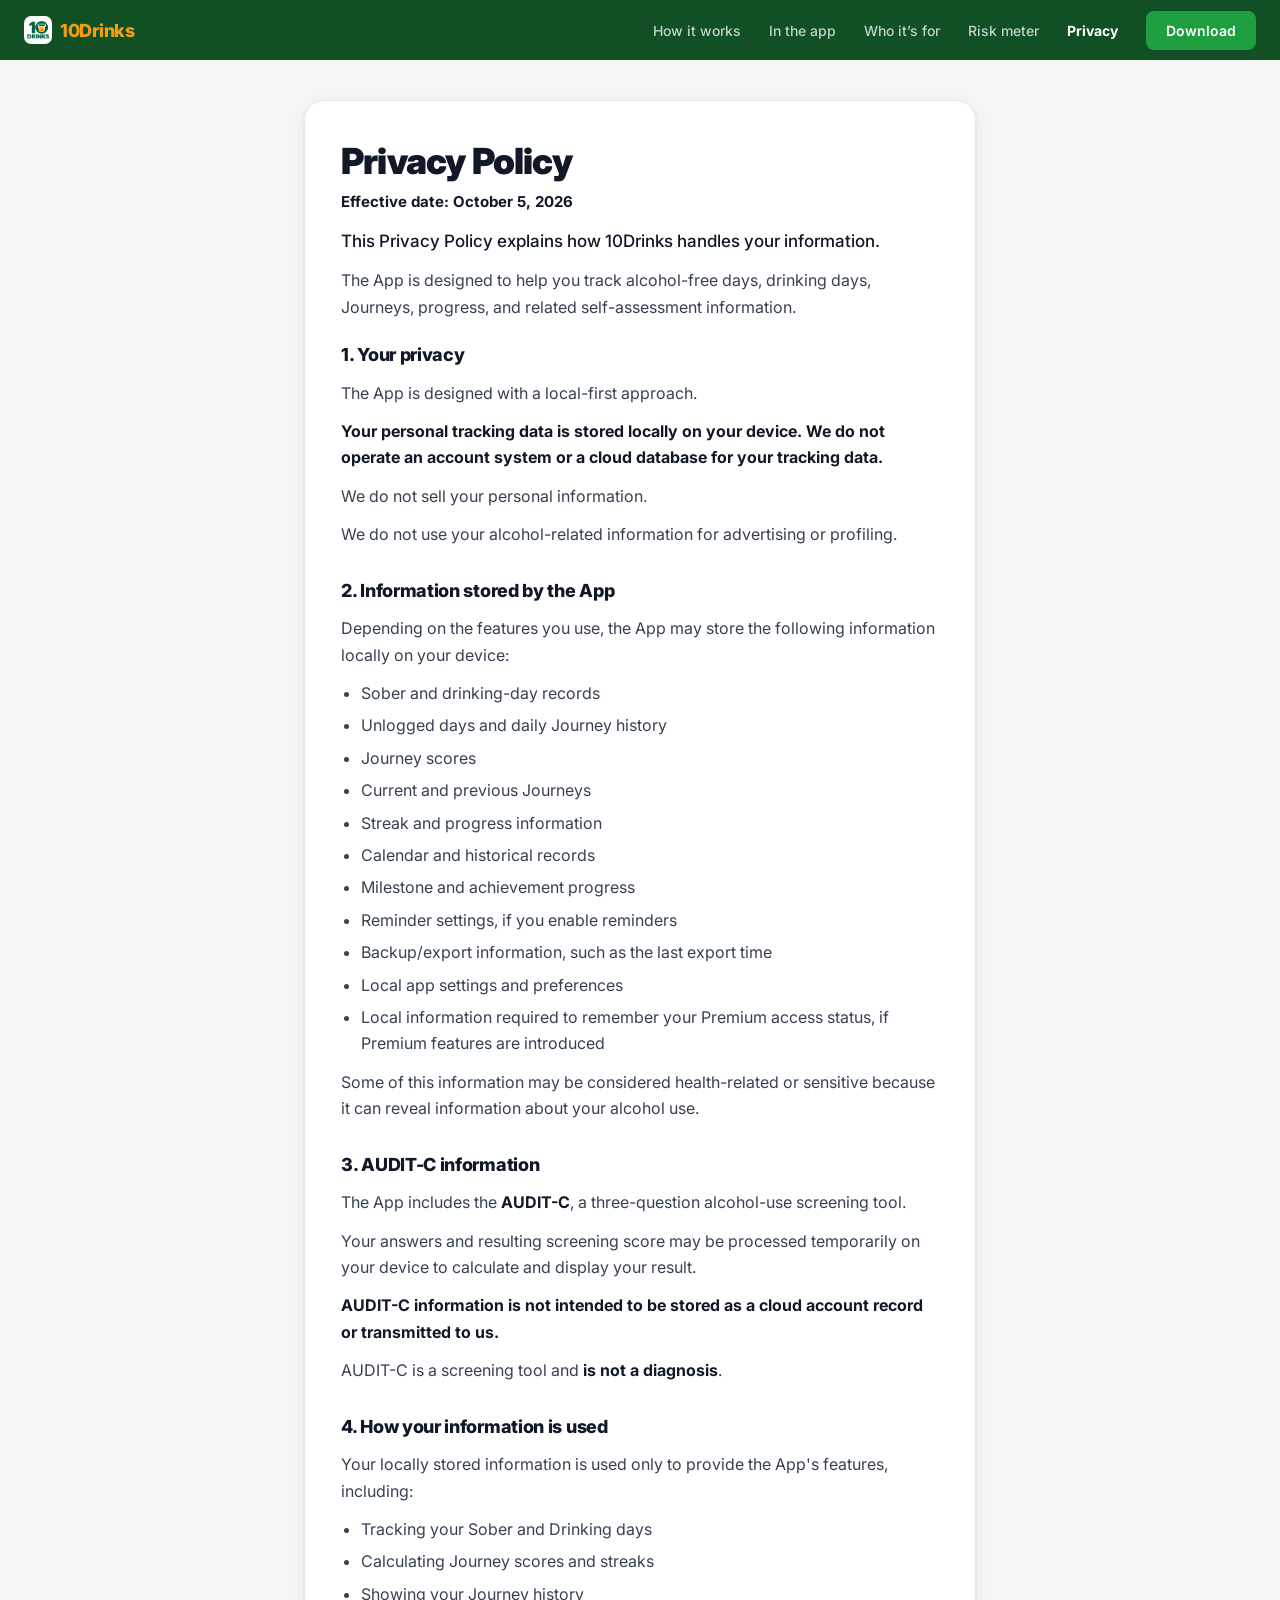
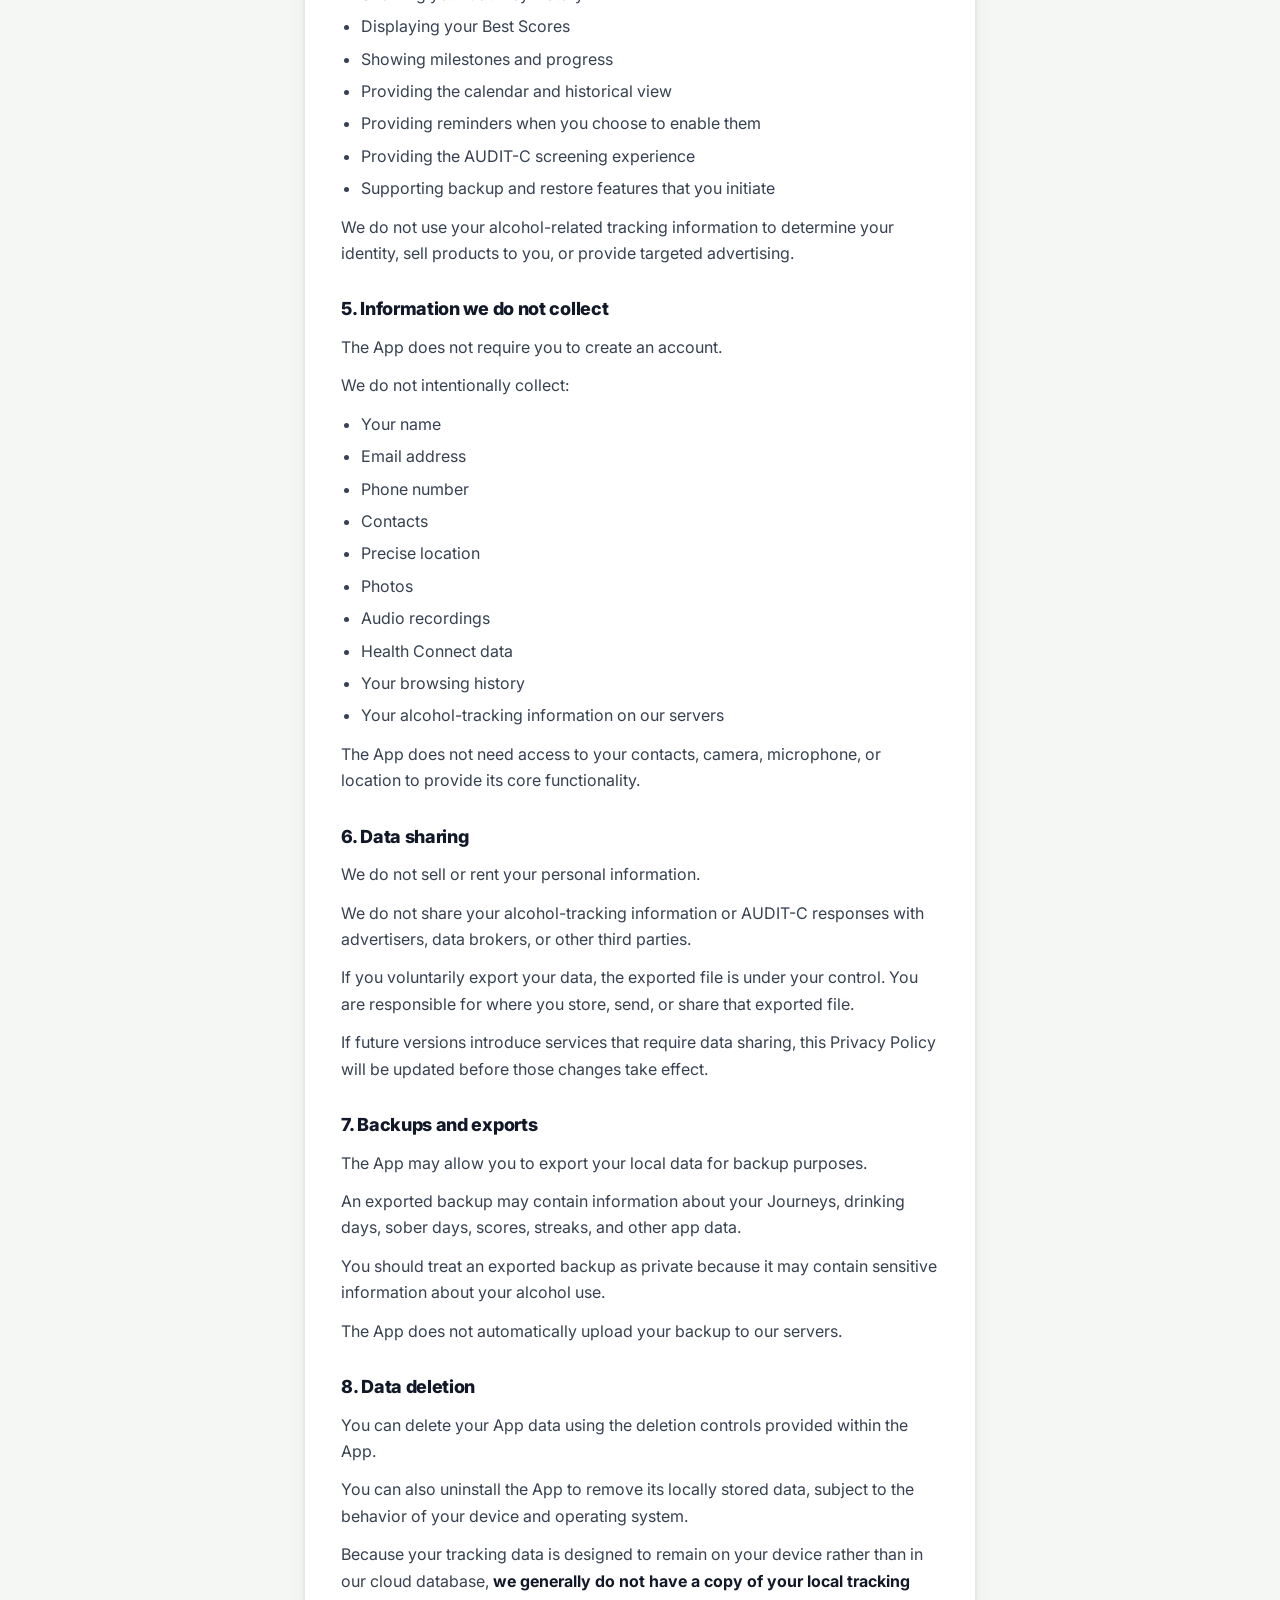
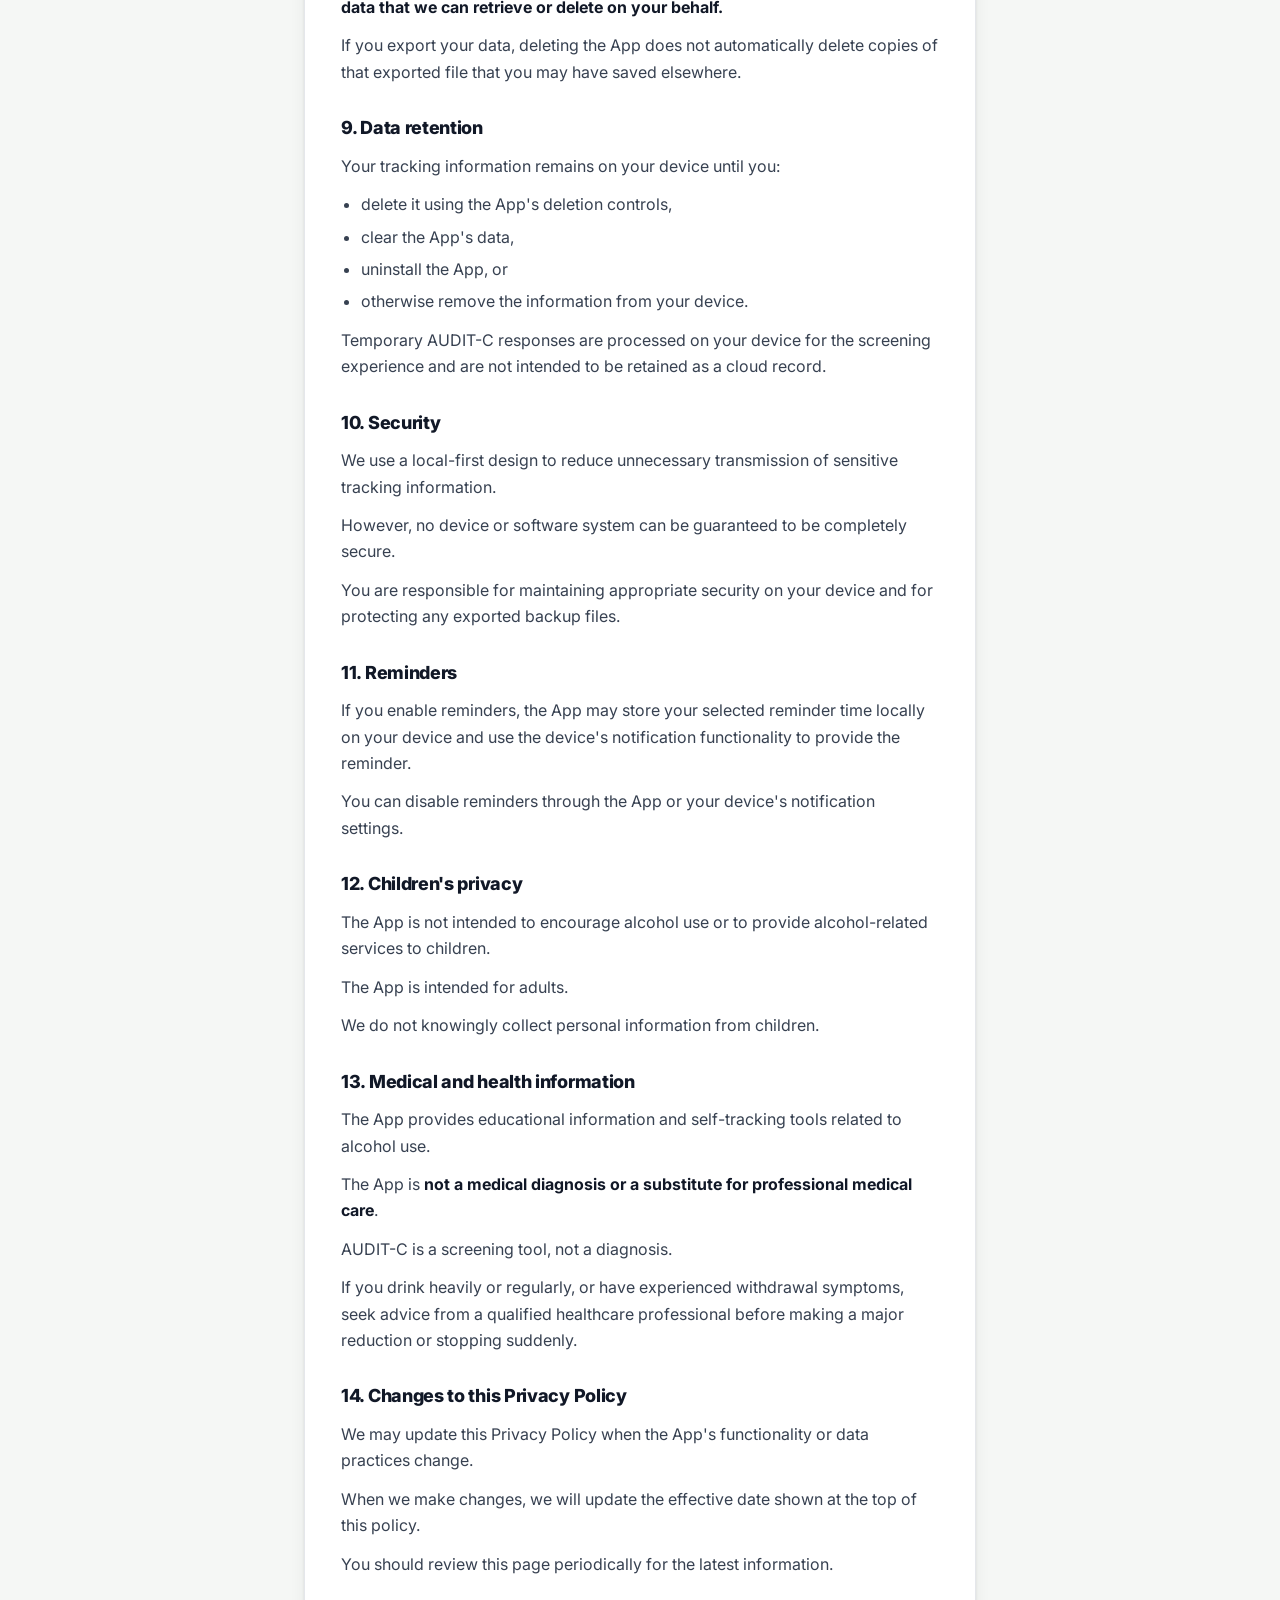
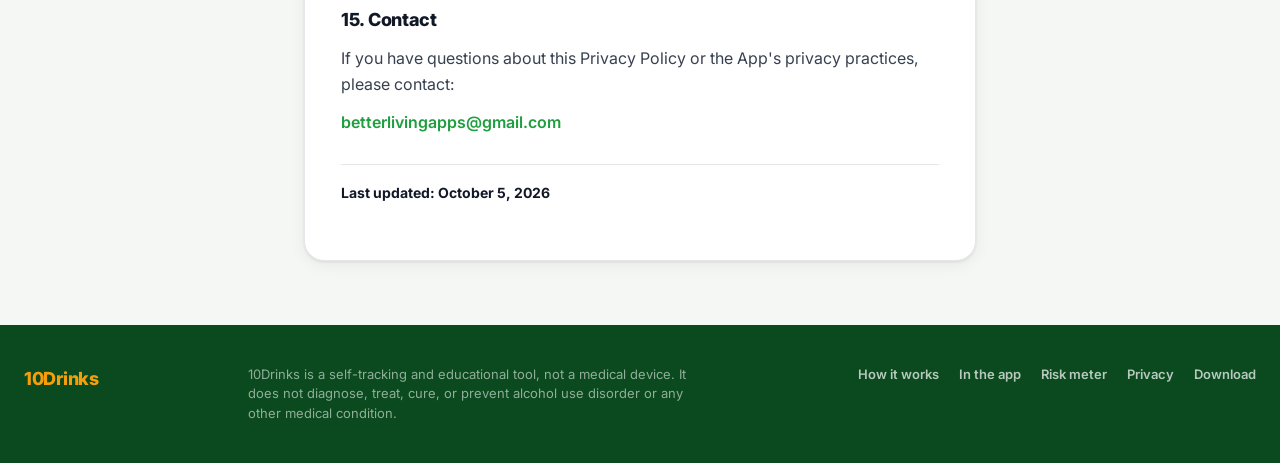
==== commit 597d9415: "polish based on claude" ====
--- a/privacy.html
+++ b/privacy.html
@@ -11,7 +11,7 @@
   <link rel="preconnect" href="https://fonts.googleapis.com">
   <link rel="preconnect" href="https://fonts.gstatic.com" crossorigin>
   <link href="https://fonts.googleapis.com/css2?family=Inter:wght@400;500;600;700;800;900&family=Raleway:wght@400;500;600;700;800&display=swap" rel="stylesheet">
-  <link rel="stylesheet" href="style.css?v=logo-10drinks">
+  <link rel="stylesheet" href="style.css?v=s4-journey-notch">
 </head>
 <body class="privacy-page">
   <a class="skip" href="#main">Skip to content</a>
@@ -27,7 +27,7 @@
       <a href="index.html#meter">Risk meter</a>
       <a href="privacy.html" aria-current="page">Privacy</a>
     </nav>
-    <a class="nav-cta" href="https://fedmudit-max.github.io/alcohol-cursor/">Open the app</a>
+    <a class="nav-cta" href="https://play.google.com/store/apps/details?id=com.tendrinks.app">Download</a>
     <button class="nav-toggle" type="button" aria-expanded="false" aria-controls="site-nav">
       <span class="sr">Menu</span>
       <span class="nav-toggle-bars" aria-hidden="true"></span>
@@ -175,7 +175,7 @@
       <a href="index.html#app">In the app</a>
       <a href="index.html#meter">Risk meter</a>
       <a href="privacy.html" aria-current="page">Privacy</a>
-      <a href="https://fedmudit-max.github.io/alcohol-cursor/">Open the app</a>
+      <a href="https://play.google.com/store/apps/details?id=com.tendrinks.app">Download</a>
     </p>
   </footer>
 
--- a/style.css
+++ b/style.css
@@ -193,20 +193,21 @@
 .hero-phone {
   order: -1;
   position: relative;
-  width: min(74%, 280px);
-  max-width: 100%;
+  width: 100%;
+  max-width: 360px;
   margin: 0 auto;
   padding: 0;
   border: 0;
   background: none;
-  box-shadow: none;
+  box-shadow: 0 14px 40px rgba(0, 0, 0, 0.28);
+  border-radius: 44px;
   box-sizing: border-box;
   overflow: visible;
+  justify-self: center;
 }
 
 .hero-phone .progress-device-frame {
   box-shadow:
-    0 28px 70px rgba(0, 0, 0, 0.45),
     inset 0 0 0 1px rgba(255, 255, 255, 0.28),
     inset 0 0 0 3px #050505;
 }
@@ -261,20 +262,20 @@
   color: #fff;
 }
 
+.hero-actions {
+  display: flex;
+  align-items: center;
+  gap: 16px;
+  flex-wrap: wrap;
+}
+
 .hero-pace {
-  margin: 0 0 28px;
+  margin: 14px 0 0;
   font-family: Raleway, Inter, sans-serif;
   font-size: 14px;
   font-weight: 500;
   line-height: 1.4;
   color: rgba(255, 255, 255, 0.7);
-}
-
-.hero-actions {
-  display: flex;
-  align-items: center;
-  gap: 16px;
-  flex-wrap: wrap;
 }
 
 .btn-primary {
@@ -401,7 +402,17 @@
   color: var(--green-deep);
 }
 
-.works-seq > li:last-child h3 { margin-bottom: 0; }
+.works-seq > li:last-child h3 {
+  margin-bottom: 12px;
+}
+
+.works-seq > li:last-child p {
+  margin: 0;
+  max-width: 36rem;
+  font-size: 16px;
+  line-height: 1.55;
+  color: var(--body);
+}
 
 .works-grid {
   display: grid;
@@ -547,7 +558,7 @@
 }
 
 .progress-header {
-  max-width: 640px;
+  max-width: 800px;
   margin: 0 auto 40px;
   text-align: center;
   padding-inline: 4px;
@@ -561,6 +572,15 @@
 .progress-header .section-sub {
   margin-left: auto;
   margin-right: auto;
+}
+
+.progress-intro {
+  margin: 20px auto 0;
+  max-width: 34em;
+  font-size: 16px;
+  font-weight: 500;
+  line-height: 1.5;
+  color: var(--body);
 }
 
 .progress-phones {
@@ -714,6 +734,107 @@
   border-radius: 0;
 }
 
+/*
+  §4 Journey shot — absolute fill under tabs.
+  Before: inherited .progress-screen padding 26/18 (and mobile 24/16),
+  #f4f5f7 grey bg, flex panel that left gutters. After: padding 0,
+  white/transparent stack, panel+img absolute inset under tabs.
+*/
+.progress-device .progress-screen--shot {
+  position: relative;
+  height: 487px;
+  min-height: 487px;
+  max-height: 487px;
+  padding: 0 !important;
+  margin: 0;
+  display: block;
+  overflow: hidden;
+  background: #fff !important;
+  background-image: none !important;
+}
+
+/* Match Streak/Science: full-width hairline + green active underline */
+.progress-screen--shot .progress-tabs {
+  position: absolute;
+  top: 0;
+  left: 0;
+  right: 0;
+  z-index: 5;
+  flex: none;
+  width: 100%;
+  box-sizing: border-box;
+  padding: 22px 4px 0; /* notch + same side inset as .progress-tabs */
+  margin: 0;
+  background:
+    linear-gradient(180deg, #fff 0%, #fafafa 100%);
+  box-shadow: 0 8px 16px rgba(15, 23, 42, 0.04);
+  border: 0;
+  border-bottom: 1px solid rgba(60, 60, 67, 0.12);
+}
+
+.progress-screen--shot .progress-tab {
+  margin-bottom: -1px;
+  border-bottom: 2.5px solid transparent;
+}
+
+.progress-screen--shot .progress-tab.is-active {
+  border-bottom-color: #34c759;
+}
+
+.progress-panel--shot {
+  position: absolute;
+  left: 0;
+  right: 0;
+  bottom: 0;
+  top: 58px; /* under HTML tab row */
+  display: block;
+  padding: 0 !important;
+  margin: 0;
+  border: 0;
+  background: #fff !important;
+  background-image: none !important;
+  overflow: hidden;
+  box-shadow: none;
+}
+
+.progress-shot-card {
+  position: absolute;
+  inset: 0;
+  width: auto;
+  height: auto;
+  margin: 0;
+  padding: 0;
+  border: 0;
+  border-radius: 0;
+  overflow: hidden;
+  isolation: isolate;
+  transform: none;
+  clip-path: none;
+  background: #fff;
+  box-shadow: none;
+}
+
+.progress-shot-card img {
+  position: absolute;
+  inset: 0;
+  display: block;
+  width: 100%;
+  height: 100%;
+  max-width: none;
+  min-width: 0;
+  min-height: 0;
+  margin: 0;
+  padding: 0;
+  border: 0;
+  object-fit: cover;
+  object-position: left top;
+  border-radius: 0;
+  /* clip PNG row-0 grey/green hairline; translateY keeps gap above EARLY BATTLE */
+  clip-path: inset(2px 0 0 0);
+  transform: translateY(10px);
+  box-shadow: none;
+}
+
 .progress-device:nth-child(1) .progress-screen,
 .progress-device:nth-child(3) .progress-screen {
   transform: translateZ(12px);
@@ -737,6 +858,11 @@
   background: #0b0b0d;
   border-radius: 12px;
   box-shadow: 0 1px 0 rgba(255, 255, 255, 0.12);
+}
+
+/* Journey: tabs are z-index 5 — keep notch above them like Streak/Science */
+.progress-screen--shot::before {
+  z-index: 6;
 }
 
 /* home indicator — sits in bottom screen padding, above chassis bezel */
@@ -835,6 +961,25 @@
   overflow: hidden;
 }
 
+/* Must follow .progress-panel — kills #f7f8fa/#eef0f3 gutters on Journey */
+.progress-screen--shot .progress-panel.progress-panel--shot {
+  position: absolute;
+  left: 0;
+  right: 0;
+  bottom: 0;
+  top: 58px;
+  z-index: 1;
+  flex: none;
+  min-height: 0;
+  padding: 0;
+  margin: 0;
+  border: 0;
+  background: #fff;
+  background-image: none;
+  overflow: hidden;
+  box-shadow: none;
+}
+
 .progress-panel .streak-list,
 .progress-panel .mile-stage,
 .progress-panel .sci-timeline {
@@ -1715,7 +1860,7 @@
   justify-content: flex-start;
 }
 
-/* —— Section 5: drinking risk (copy + phone) —— */
+/* —— Section 5: drinking risk (mobile: phone above steps; desktop: side-by-side) —— */
 .risk {
   background: #fff;
   padding: 96px 24px;
@@ -1726,12 +1871,23 @@
   max-width: var(--max);
   margin: 0 auto;
   display: grid;
-  gap: 48px;
-  align-items: center;
-}
+  gap: 36px;
+  justify-items: center;
+  text-align: center;
+  grid-template-areas:
+    "title"
+    "phone"
+    "copy";
+}
+
+.risk-title { grid-area: title; }
+.risk-phone { grid-area: phone; }
+.risk-copy { grid-area: copy; }
 
 .risk-copy {
   max-width: 36rem;
+  width: 100%;
+  text-align: left;
 }
 
 .risk-title {
@@ -1740,7 +1896,9 @@
   letter-spacing: -1px;
   line-height: 1.12;
   color: var(--green-deep);
-  margin: 0 0 14px;
+  margin: 0;
+  max-width: 20em;
+  text-align: center;
 }
 
 .risk-lead {
@@ -1823,9 +1981,10 @@
 }
 
 .risk-phone {
-  margin: 0 auto;
-  width: min(100%, 280px);
+  margin: 0;
+  width: min(100%, 300px);
   max-width: 100%;
+  justify-self: center;
   padding: 0;
   border: 0;
   background: none;
@@ -2067,7 +2226,12 @@
     grid-template-columns: 1.1fr 0.9fr;
     gap: 64px;
   }
-  .hero-phone { order: 0; width: min(100%, 280px); }
+  .hero-phone {
+    order: 0;
+    width: 100%;
+    max-width: 360px;
+    margin-inline: auto;
+  }
   .works-grid { grid-template-columns: 300px 1fr; gap: 48px; }
   .paths-grid { grid-template-columns: 1fr 1fr; }
   .feature-grid,
@@ -2097,13 +2261,27 @@
   .shot-row { grid-template-columns: repeat(3, 1fr); }
   .risk-inner {
     grid-template-columns: 1.05fr 0.95fr;
-    gap: 56px;
+    grid-template-areas:
+      "title phone"
+      "copy phone";
+    gap: 28px 56px;
     align-items: center;
+    justify-items: stretch;
+    text-align: left;
+  }
+  .risk-title {
+    text-align: left;
+    margin: 0;
+    justify-self: start;
+  }
+  .risk-copy {
+    max-width: none;
+    justify-self: stretch;
   }
   .risk-phone {
-    margin-left: auto;
-    margin-right: 0;
     width: min(100%, 280px);
+    justify-self: end;
+    align-self: center;
   }
   .progress-phones {
     grid-template-columns: repeat(3, minmax(0, 1fr));
@@ -2225,7 +2403,8 @@
   }
 
   .hero-phone {
-    width: min(78%, 260px);
+    width: 100%;
+    max-width: 360px;
   }
 
   .works {
@@ -2352,12 +2531,11 @@
   }
 
   .risk-inner {
-    gap: 36px;
+    gap: 28px;
   }
 
   .risk-phone {
     width: min(100%, 260px);
-    margin-inline: auto;
   }
 
   .progress {
@@ -2429,6 +2607,23 @@
     padding: 24px 0 16px;
   }
 
+  /* Journey: keep absolute flush — do not inherit mobile screen padding/grey */
+  .progress-device .progress-screen--shot {
+    height: min(433px, 65vh);
+    min-height: 0;
+    max-height: none;
+    padding: 0 !important;
+    background: #fff !important;
+    background-image: none !important;
+  }
+
+  .progress-screen--shot .progress-panel.progress-panel--shot {
+    top: 54px;
+    padding: 0;
+    background: transparent;
+    background-image: none;
+  }
+
   .progress-screen::after {
     bottom: 5px;
     width: 96px;
@@ -2490,7 +2685,8 @@
   }
 
   .hero-phone {
-    width: min(86%, 240px);
+    width: 100%;
+    max-width: 360px;
   }
 
   .path-card {
@@ -2504,6 +2700,17 @@
 
   .progress-screen {
     height: min(397px, 62vh);
+  }
+
+  .progress-device .progress-screen--shot {
+    height: min(397px, 62vh);
+    min-height: 0;
+    max-height: none;
+    padding: 0 !important;
+  }
+
+  .progress-screen--shot .progress-panel.progress-panel--shot {
+    top: 50px;
   }
 
   .progress-tab {
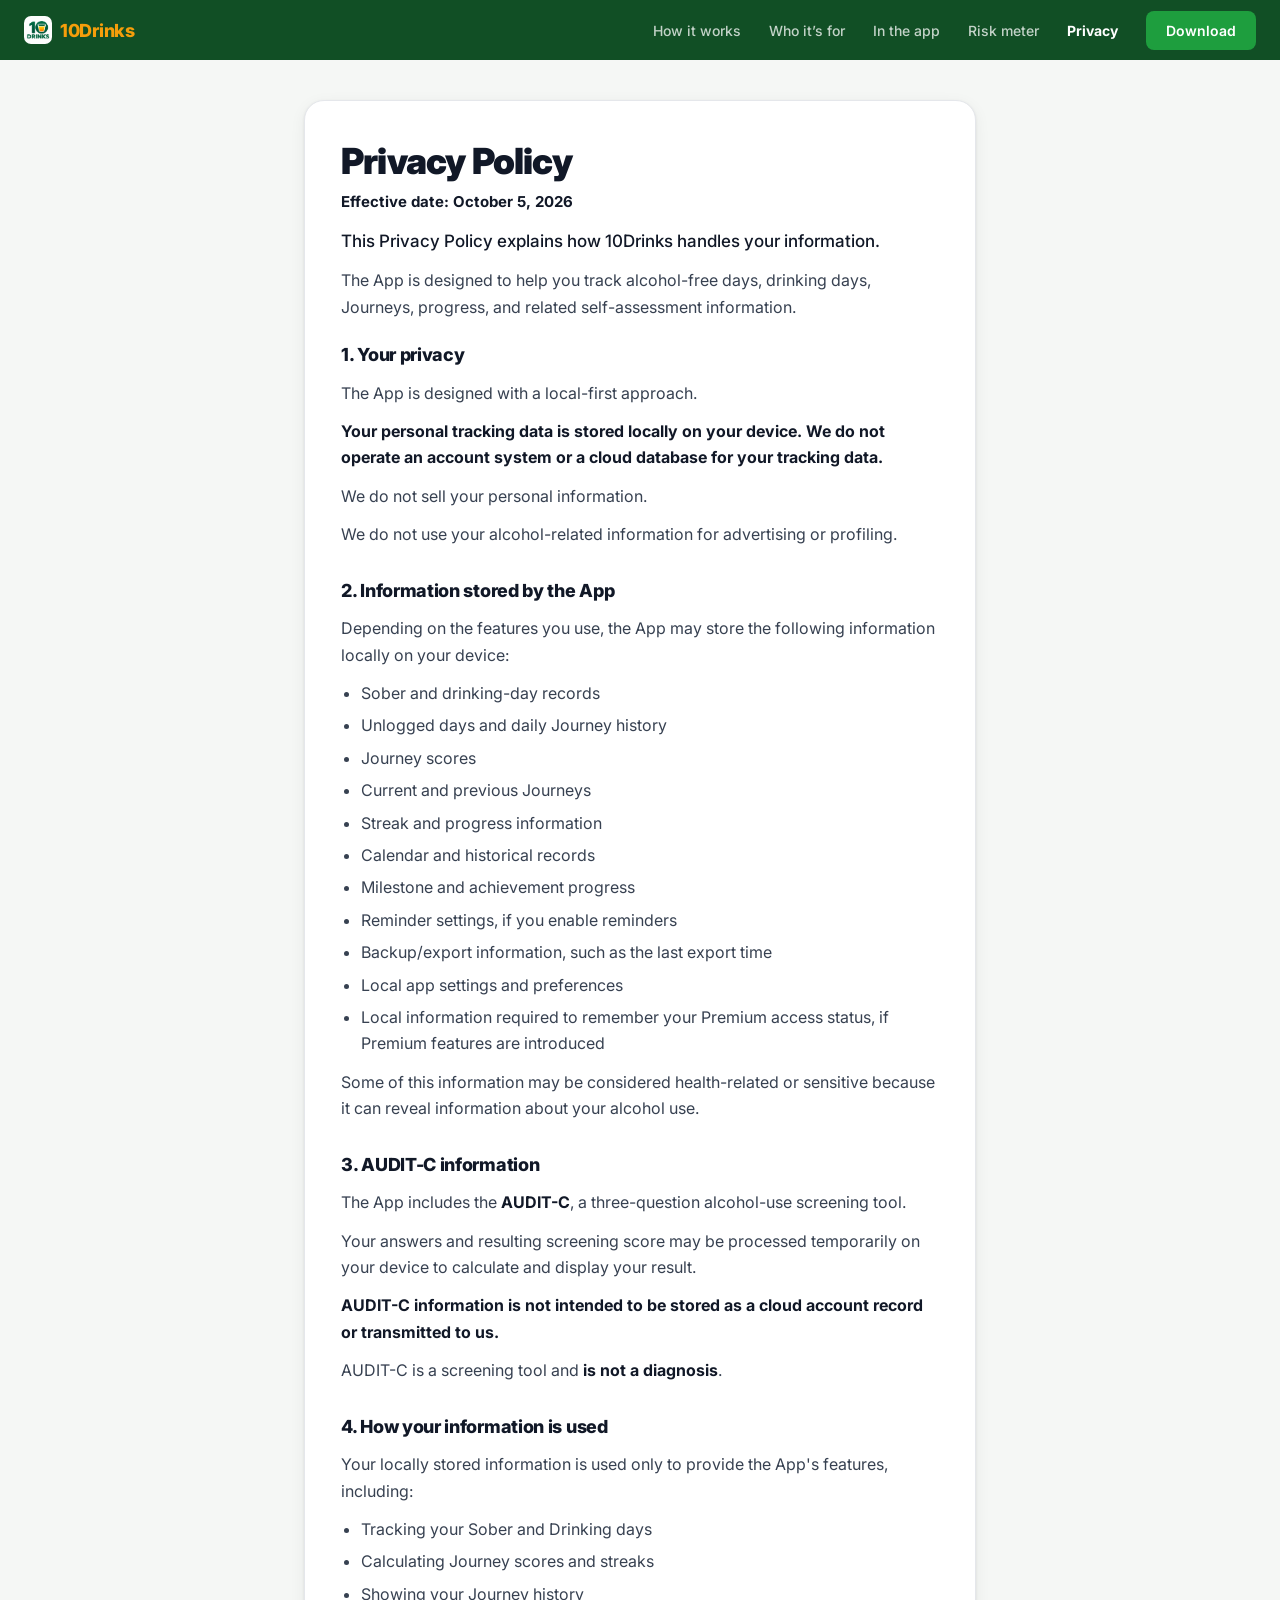
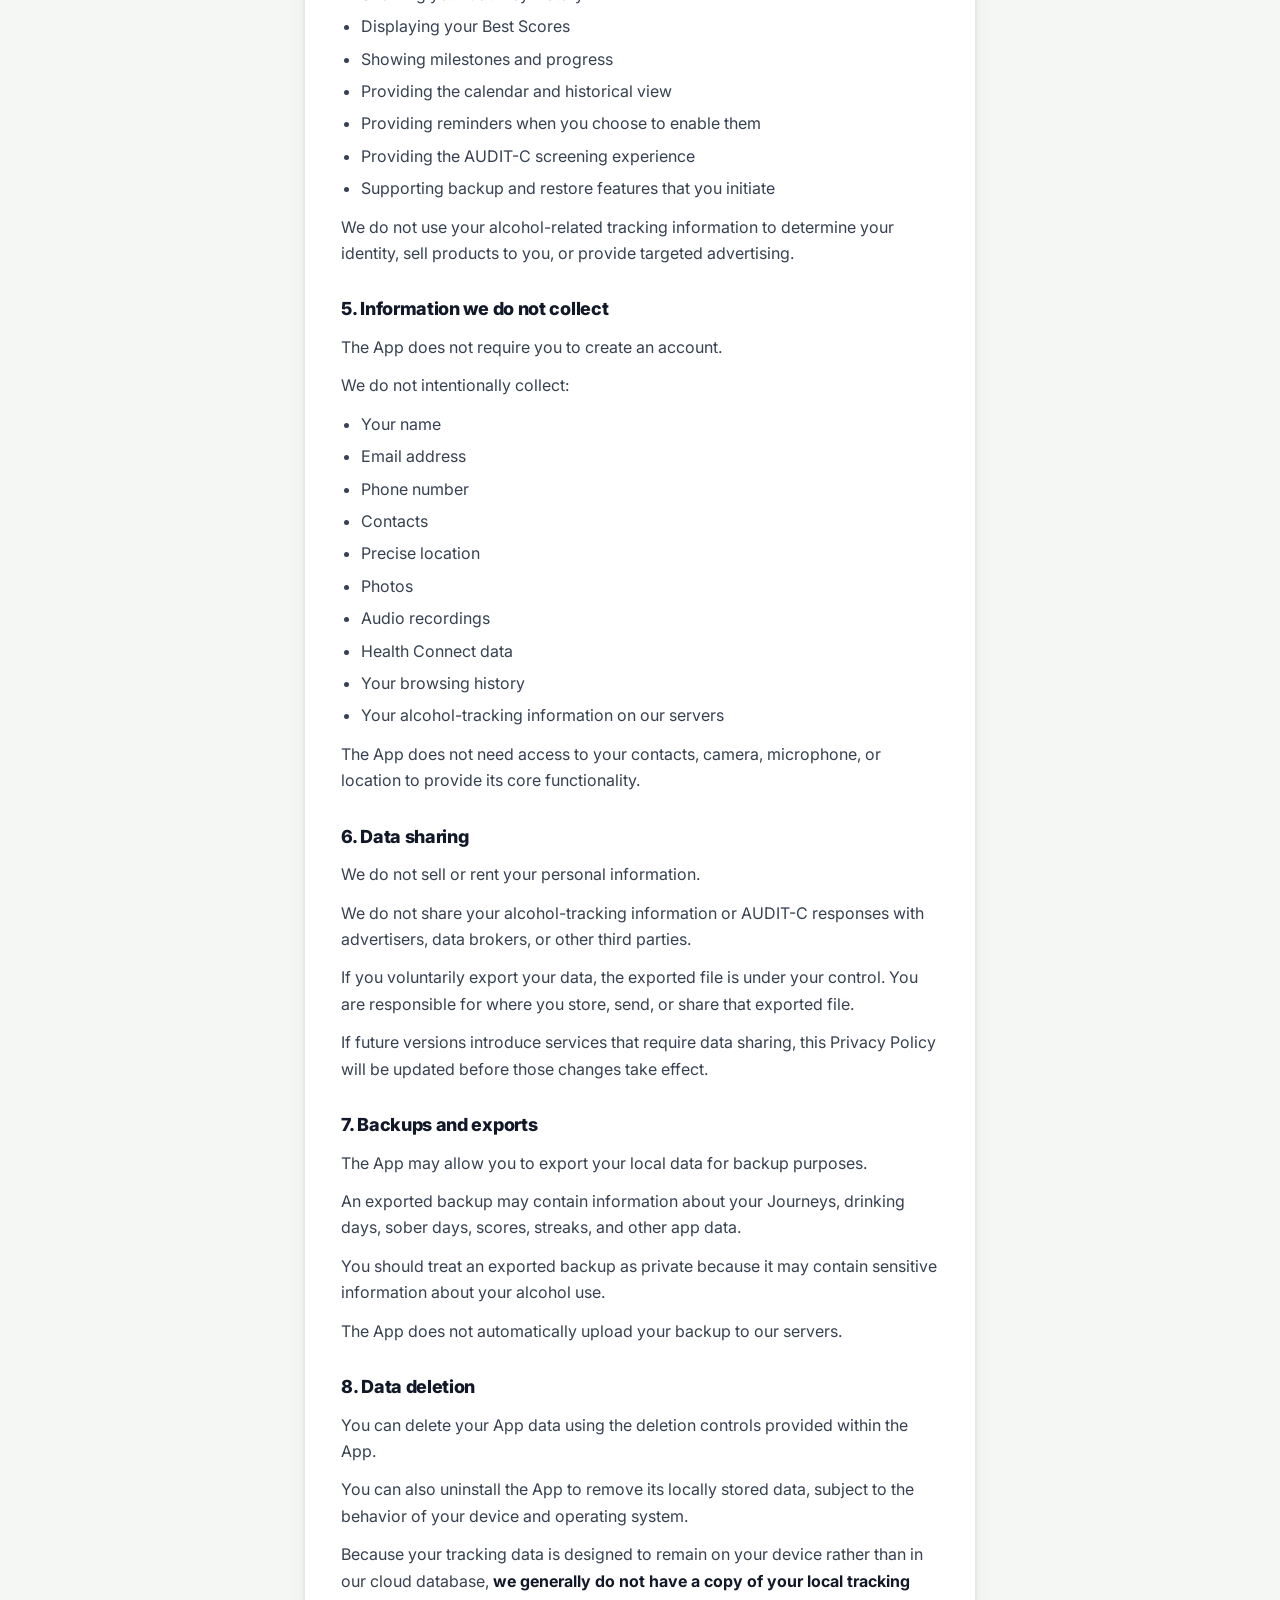
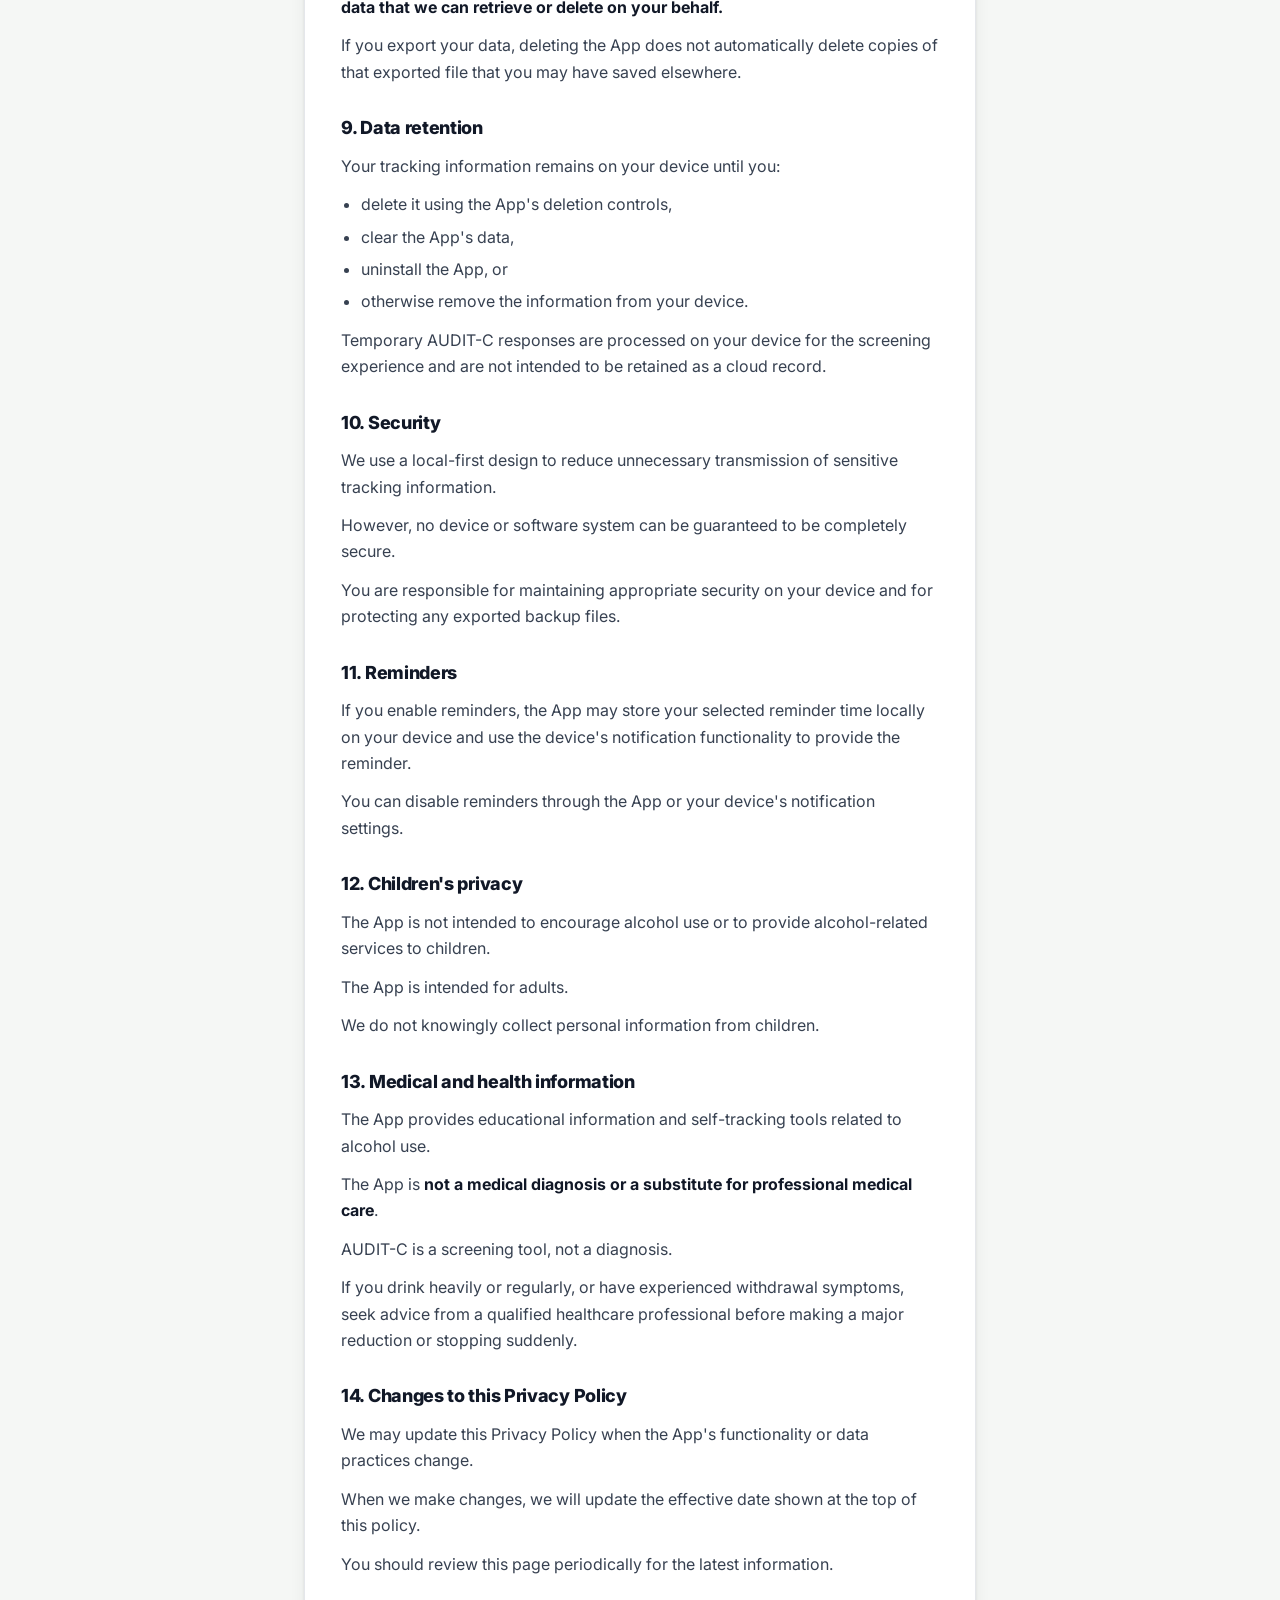
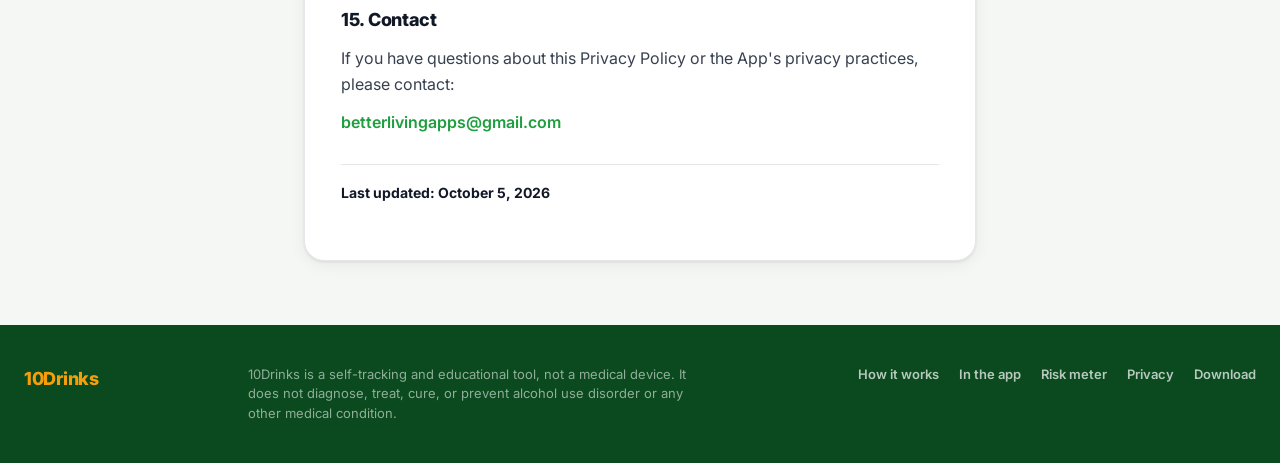
==== commit 6adf4fb4: "nav bar fixed" ====
--- a/privacy.html
+++ b/privacy.html
@@ -11,7 +11,8 @@
   <link rel="preconnect" href="https://fonts.googleapis.com">
   <link rel="preconnect" href="https://fonts.gstatic.com" crossorigin>
   <link href="https://fonts.googleapis.com/css2?family=Inter:wght@400;500;600;700;800;900&family=Raleway:wght@400;500;600;700;800&display=swap" rel="stylesheet">
-  <link rel="stylesheet" href="style.css?v=s4-journey-notch">
+  <link rel="stylesheet" href="style.css?v=s13-streak-fit">
+  <script>document.documentElement.classList.add("js");</script>
 </head>
 <body class="privacy-page">
   <a class="skip" href="#main">Skip to content</a>
@@ -22,8 +23,8 @@
     </a>
     <nav class="nav" id="site-nav" aria-label="Primary">
       <a href="index.html#how">How it works</a>
+      <a href="index.html#paths">Who it’s for</a>
       <a href="index.html#app">In the app</a>
-      <a href="index.html#paths">Who it’s for</a>
       <a href="index.html#meter">Risk meter</a>
       <a href="privacy.html" aria-current="page">Privacy</a>
     </nav>
--- a/style.css
+++ b/style.css
@@ -526,14 +526,12 @@
 
 .features,
 .position,
-.compare,
 .choices { padding: 96px 24px; }
 
 .features { background: #fff; }
 .features-inner,
 .how-inner,
 .position-inner,
-.compare-inner,
 .choices-inner {
   max-width: var(--max);
   margin: 0 auto;
@@ -961,6 +959,24 @@
   overflow: hidden;
 }
 
+/* Science phone: screenshot under the HTML tabs, scaled to fill the screen. */
+.progress-panel--science {
+  padding: 0;
+  background: #f7f8fa;
+}
+
+.science-shot {
+  position: absolute;
+  left: 50%;
+  top: 0;
+  width: 118%;
+  max-width: none;
+  height: auto;
+  /* Shift up to hide the screenshot tab bar; nudge left so the tilted bezel does not cut the card text. */
+  transform: translate(-53.5%, -10.3%);
+  border-radius: 0;
+}
+
 /* Must follow .progress-panel — kills #f7f8fa/#eef0f3 gutters on Journey */
 .progress-screen--shot .progress-panel.progress-panel--shot {
   position: absolute;
@@ -981,15 +997,13 @@
 }
 
 .progress-panel .streak-list,
-.progress-panel .mile-stage,
-.progress-panel .sci-timeline {
+.progress-panel .mile-stage {
   position: relative;
   z-index: 1;
 }
 
 .streak-list,
-.mile-list,
-.sci-timeline {
+.mile-list {
   list-style: none;
   margin: 0;
   padding: 0;
@@ -1155,176 +1169,6 @@
   font-weight: 700;
 }
 
-.sci-timeline {
-  padding-top: 6px;
-}
-
-.sci-item {
-  display: flex;
-  align-items: stretch;
-  gap: 0;
-}
-
-.sci-rail {
-  display: flex;
-  flex-direction: column;
-  align-items: center;
-  width: 24px;
-  flex-shrink: 0;
-  padding-top: 10px;
-}
-
-.sci-dot {
-  width: 8px;
-  height: 8px;
-  border-radius: 50%;
-  background: rgba(60, 60, 67, 0.14);
-  flex-shrink: 0;
-}
-
-.sci-item.is-done .sci-dot {
-  background: #34c759;
-}
-
-.sci-item.is-here .sci-dot {
-  width: 14px;
-  height: 14px;
-  background: #34c759;
-  box-shadow: 0 0 0 3px rgba(52, 199, 89, 0.2);
-}
-
-.sci-line {
-  flex: 1;
-  width: 2px;
-  margin-top: 3px;
-  background: rgba(60, 60, 67, 0.12);
-  min-height: 12px;
-}
-
-.sci-item.is-done .sci-line {
-  background: #34c759;
-}
-
-.sci-item.is-here .sci-line {
-  background: rgba(60, 60, 67, 0.12);
-}
-
-.sci-card {
-  flex: 1;
-  min-width: 0;
-  margin: 0 0 6px 10px;
-  background: linear-gradient(180deg, #fff, #f7f8fa);
-  border: 1px solid rgba(60, 60, 67, 0.11);
-  border-radius: 10px;
-  padding: 10px 12px;
-  box-shadow:
-    0 1px 0 rgba(255, 255, 255, 0.8) inset,
-    0 4px 12px rgba(15, 23, 42, 0.06);
-}
-
-.sci-item.is-done .sci-card {
-  background: linear-gradient(180deg, rgba(52, 199, 89, 0.1), rgba(52, 199, 89, 0.04));
-  border-color: rgba(52, 199, 89, 0.18);
-}
-
-.sci-item.is-here .sci-card {
-  background: linear-gradient(135deg, rgba(52, 199, 89, 0.14), rgba(52, 199, 89, 0.05));
-  border: 1.5px solid rgba(52, 199, 89, 0.32);
-  border-radius: 12px;
-  padding: 12px 14px;
-  box-shadow:
-    0 1px 0 rgba(255, 255, 255, 0.65) inset,
-    0 8px 18px rgba(52, 199, 89, 0.16);
-}
-
-.sci-card-top {
-  display: flex;
-  align-items: center;
-  gap: 8px;
-}
-
-.sci-emoji {
-  font-size: 16px;
-  line-height: 1;
-}
-
-.sci-item.is-here .sci-emoji {
-  font-size: 18px;
-}
-
-.sci-day {
-  margin: 0;
-  font-size: 9px;
-  font-weight: 700;
-  letter-spacing: 0.4px;
-  text-transform: uppercase;
-  color: rgba(60, 60, 67, 0.35);
-}
-
-.sci-item.is-done .sci-day,
-.sci-item.is-here .sci-day {
-  color: #34c759;
-}
-
-.sci-title {
-  display: block;
-  margin-top: 1px;
-  font-size: 12px;
-  font-weight: 700;
-  color: #1c1c1e;
-}
-
-.sci-item.is-here .sci-title {
-  font-size: 13px;
-}
-
-.sci-status {
-  margin-left: auto;
-  color: #34c759;
-  font-size: 12px;
-  font-weight: 700;
-}
-
-.sci-chev {
-  margin-left: auto;
-  color: rgba(60, 60, 67, 0.3);
-  font-size: 18px;
-  font-weight: 300;
-  line-height: 1;
-}
-
-.sci-here-tag {
-  margin-left: auto;
-  font-style: normal;
-  font-size: 8px;
-  font-weight: 700;
-  letter-spacing: 0.2px;
-  text-transform: uppercase;
-  color: #fff;
-  background: #34c759;
-  border-radius: 5px;
-  padding: 2px 5px;
-  white-space: nowrap;
-}
-
-.sci-preview {
-  margin: 5px 0 0;
-  font-size: 11px;
-  line-height: 1.4;
-  color: rgba(60, 60, 67, 0.5);
-  white-space: nowrap;
-  overflow: hidden;
-  text-overflow: ellipsis;
-}
-
-.sci-body {
-  margin: 8px 0 0;
-  padding-top: 8px;
-  border-top: 1px solid rgba(60, 60, 67, 0.08);
-  font-size: 12px;
-  line-height: 1.65;
-  color: rgba(60, 60, 67, 0.7);
-}
 
 .section-header { margin-bottom: 40px; }
 
@@ -1776,14 +1620,6 @@
   color: rgba(60, 60, 67, 0.4);
 }
 
-.app-panel-toggle {
-  flex-shrink: 0;
-  font-size: 12px;
-  font-weight: 500;
-  color: rgba(60, 60, 67, 0.4);
-  padding-top: 2px;
-}
-
 .history-chart {
   width: 100%;
   overflow: visible;
@@ -2021,149 +1857,6 @@
   border-radius: 0;
 }
 
-/* —— Section 7: comparison table —— */
-.compare {
-  background: #fff;
-}
-
-.compare-header {
-  max-width: 640px;
-  margin: 0 0 36px;
-}
-
-.compare-header .section-title {
-  color: var(--green-deep);
-}
-
-.compare-scroll {
-  overflow-x: auto;
-  -webkit-overflow-scrolling: touch;
-  overscroll-behavior-x: contain;
-  border: 1px solid var(--line);
-  border-radius: 16px;
-  background: #fff;
-}
-
-.compare-scroll:focus-visible {
-  outline: 2px solid var(--green-brand);
-  outline-offset: 3px;
-}
-
-.compare-table {
-  width: 100%;
-  min-width: 560px;
-  border-collapse: collapse;
-  table-layout: fixed;
-}
-
-.compare-table th,
-.compare-table td {
-  padding: 14px 12px;
-  border-bottom: 1px solid var(--line);
-  font-size: 14px;
-  line-height: 1.35;
-  vertical-align: middle;
-}
-
-.compare-table thead th {
-  font-size: 12px;
-  font-weight: 700;
-  letter-spacing: 0.3px;
-  color: var(--grey-text);
-  text-align: center;
-  background: var(--grey-bg);
-  white-space: normal;
-  line-height: 1.25;
-  width: 16%;
-}
-
-.compare-table thead th.compare-competitor {
-  width: 14%;
-  white-space: nowrap;
-}
-
-.compare-br {
-  display: none;
-}
-
-.compare-table thead th:first-child,
-.compare-table tbody th {
-  text-align: left;
-  width: 32%;
-  min-width: 0;
-  color: var(--dark);
-  font-weight: 600;
-  background: #fff;
-  white-space: normal;
-  hyphens: auto;
-  overflow-wrap: break-word;
-}
-
-.compare-table thead th:first-child {
-  color: var(--grey-text);
-  font-weight: 700;
-  background: var(--grey-bg);
-  position: sticky;
-  left: 0;
-  z-index: 2;
-}
-
-.compare-table tbody th {
-  position: sticky;
-  left: 0;
-  z-index: 1;
-  font-size: 13px;
-  font-weight: 600;
-  color: var(--body);
-  background: #fff;
-  box-shadow: 1px 0 0 var(--line);
-}
-
-.compare-table tbody td {
-  text-align: center;
-  color: var(--body);
-}
-
-.compare-table tbody tr:last-child th,
-.compare-table tbody tr:last-child td {
-  border-bottom: 0;
-}
-
-.compare-table .compare-product {
-  background: var(--green-light);
-  color: var(--green-deep);
-  font-weight: 700;
-}
-
-.compare-table thead th.compare-product {
-  color: var(--green-deep);
-  box-shadow: inset 0 2px 0 var(--green-brand);
-  width: 14%;
-  white-space: nowrap;
-  padding-left: 10px;
-  padding-right: 10px;
-  line-height: 1.2;
-  hyphens: none;
-  word-break: normal;
-  overflow-wrap: normal;
-}
-
-.compare-table tbody td.compare-product {
-  font-weight: 700;
-}
-
-.compare-yes {
-  color: var(--green-brand);
-  font-weight: 800;
-  font-size: 16px;
-}
-
-.compare-no {
-  color: #c4c9c6;
-  font-weight: 700;
-  font-size: 15px;
-}
-
 .cta-section {
   background: linear-gradient(135deg, var(--green-deep), #1a7a30);
   padding: 96px 24px;
@@ -2203,6 +1896,17 @@
   font-size: 13px;
   color: rgba(255, 255, 255, 0.55);
   max-width: 460px;
+}
+
+.footer-copy p {
+  margin: 0;
+}
+
+.footer-safety {
+  margin-top: 10px;
+  color: #ffe8c2;
+  font-weight: 600;
+  line-height: 1.55;
 }
 
 .footer-links {
@@ -2438,71 +2142,11 @@
 
   .features,
   .position,
-  .compare,
   .choices,
   .risk {
     padding: 64px 20px;
   }
 
-  .compare-header {
-    margin-bottom: 28px;
-  }
-
-  .compare-table {
-    min-width: 0;
-    width: 100%;
-  }
-
-  .compare-table th,
-  .compare-table td {
-    padding: 10px 6px;
-  }
-
-  .compare-table thead th {
-    font-size: 11px;
-    padding: 10px 4px;
-    width: 15%;
-  }
-
-  .compare-table thead th.compare-competitor {
-    width: 12%;
-    white-space: normal;
-  }
-
-  .compare-table thead th.compare-product {
-    width: 13%;
-    padding-left: 6px;
-    padding-right: 6px;
-    font-size: 11px;
-    white-space: normal;
-    hyphens: none;
-    word-break: keep-all;
-    overflow-wrap: normal;
-  }
-
-  .compare-br {
-    display: block;
-  }
-
-  .compare-table thead th:first-child,
-  .compare-table tbody th {
-    width: 34%;
-    min-width: 0;
-    max-width: 9.5em;
-    font-size: 12px;
-    line-height: 1.3;
-    padding-left: 10px;
-    padding-right: 8px;
-  }
-
-  .compare-table tbody th {
-    font-size: 12px;
-  }
-
-  .compare-yes,
-  .compare-no {
-    font-size: 14px;
-  }
 
   .history .history-intro {
     margin-bottom: 32px;
@@ -2607,6 +2251,12 @@
     padding: 24px 0 16px;
   }
 
+  /* Streak list is HTML, so a fixed screen height clips Best Streak. Grow only this phone. */
+  .progress-device:nth-child(1) .progress-screen {
+    height: auto;
+    min-height: min(433px, 65vh);
+  }
+
   /* Journey: keep absolute flush — do not inherit mobile screen padding/grey */
   .progress-device .progress-screen--shot {
     height: min(433px, 65vh);
@@ -2640,24 +2290,6 @@
 }
 
 @media (max-width: 640px) {
-  .compare-table thead th:first-child,
-  .compare-table tbody th {
-    max-width: 8.5em;
-    font-size: 11px;
-  }
-
-  .compare-table th,
-  .compare-table td {
-    padding: 9px 4px;
-  }
-
-  .compare-table thead th.compare-product {
-    width: 12%;
-    font-size: 10px;
-    padding-left: 5px;
-    padding-right: 5px;
-  }
-
   .score-table thead {
     position: absolute;
     width: 1px;
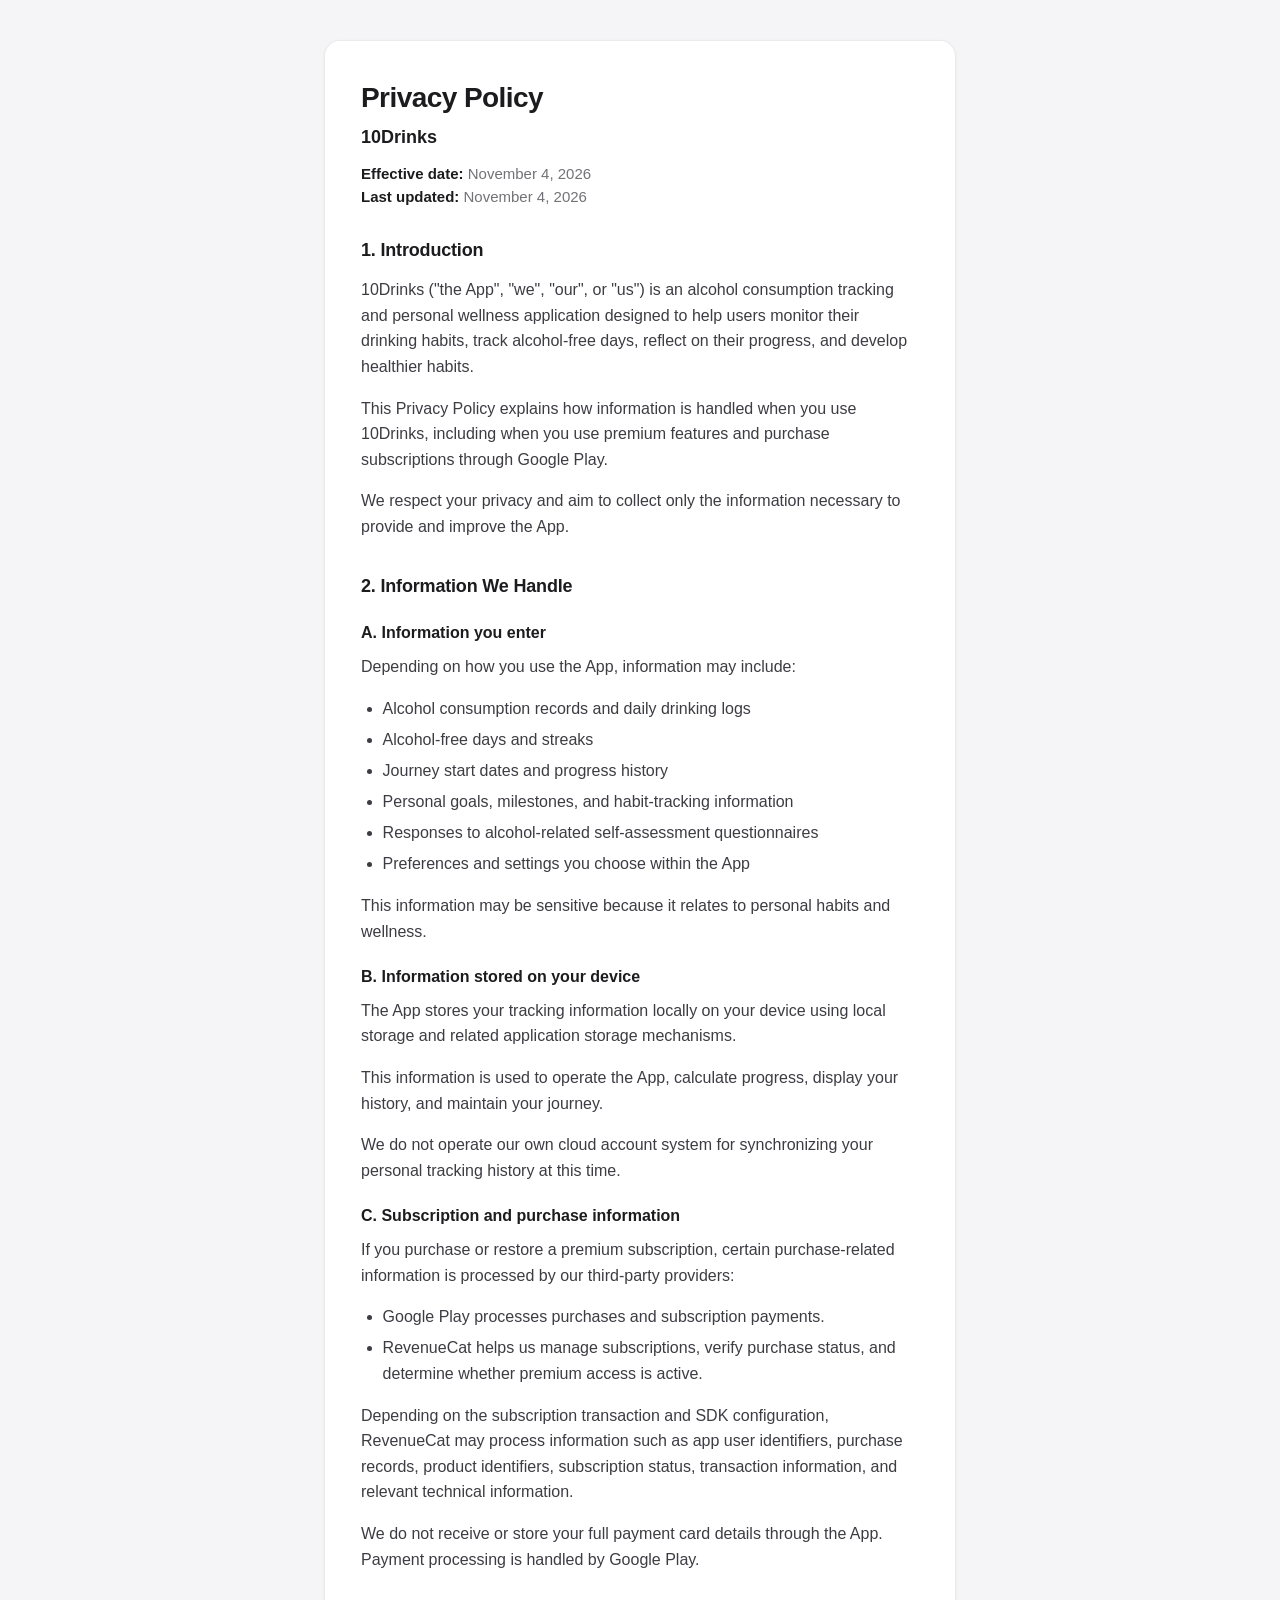
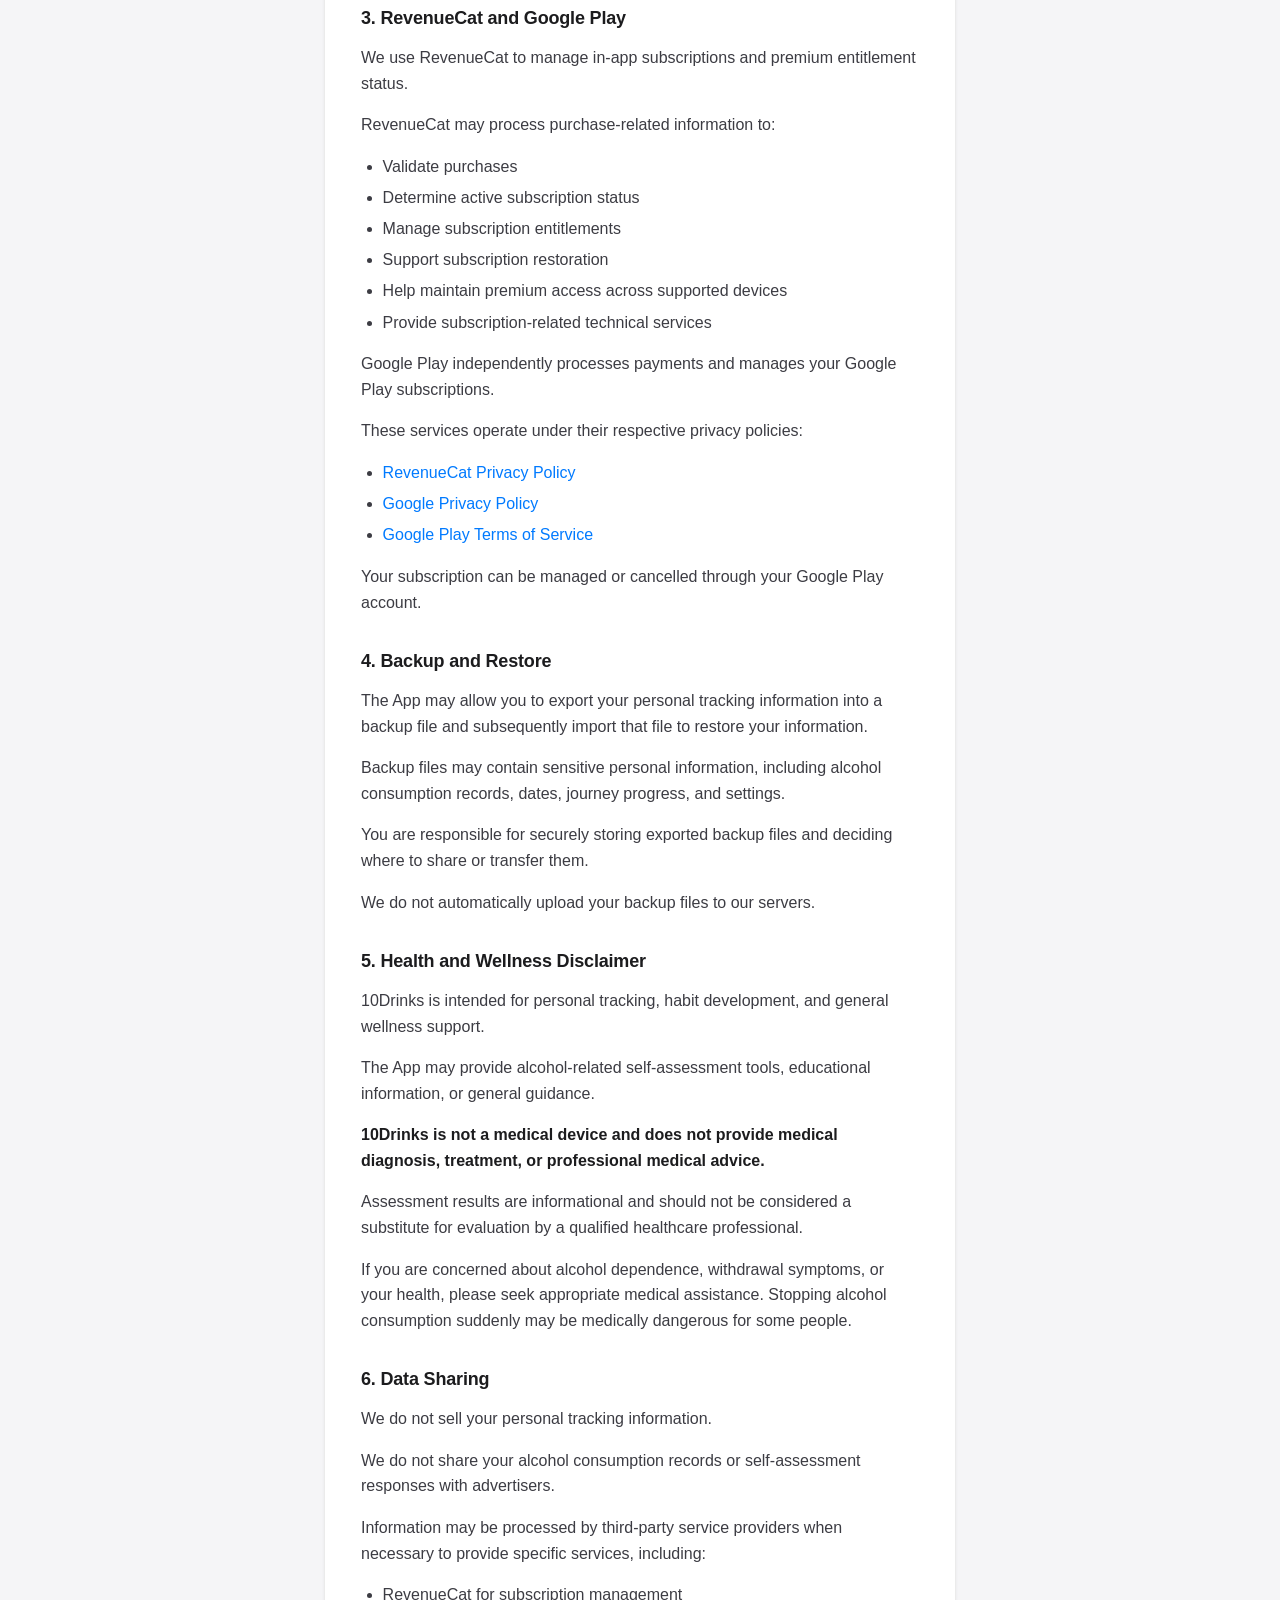
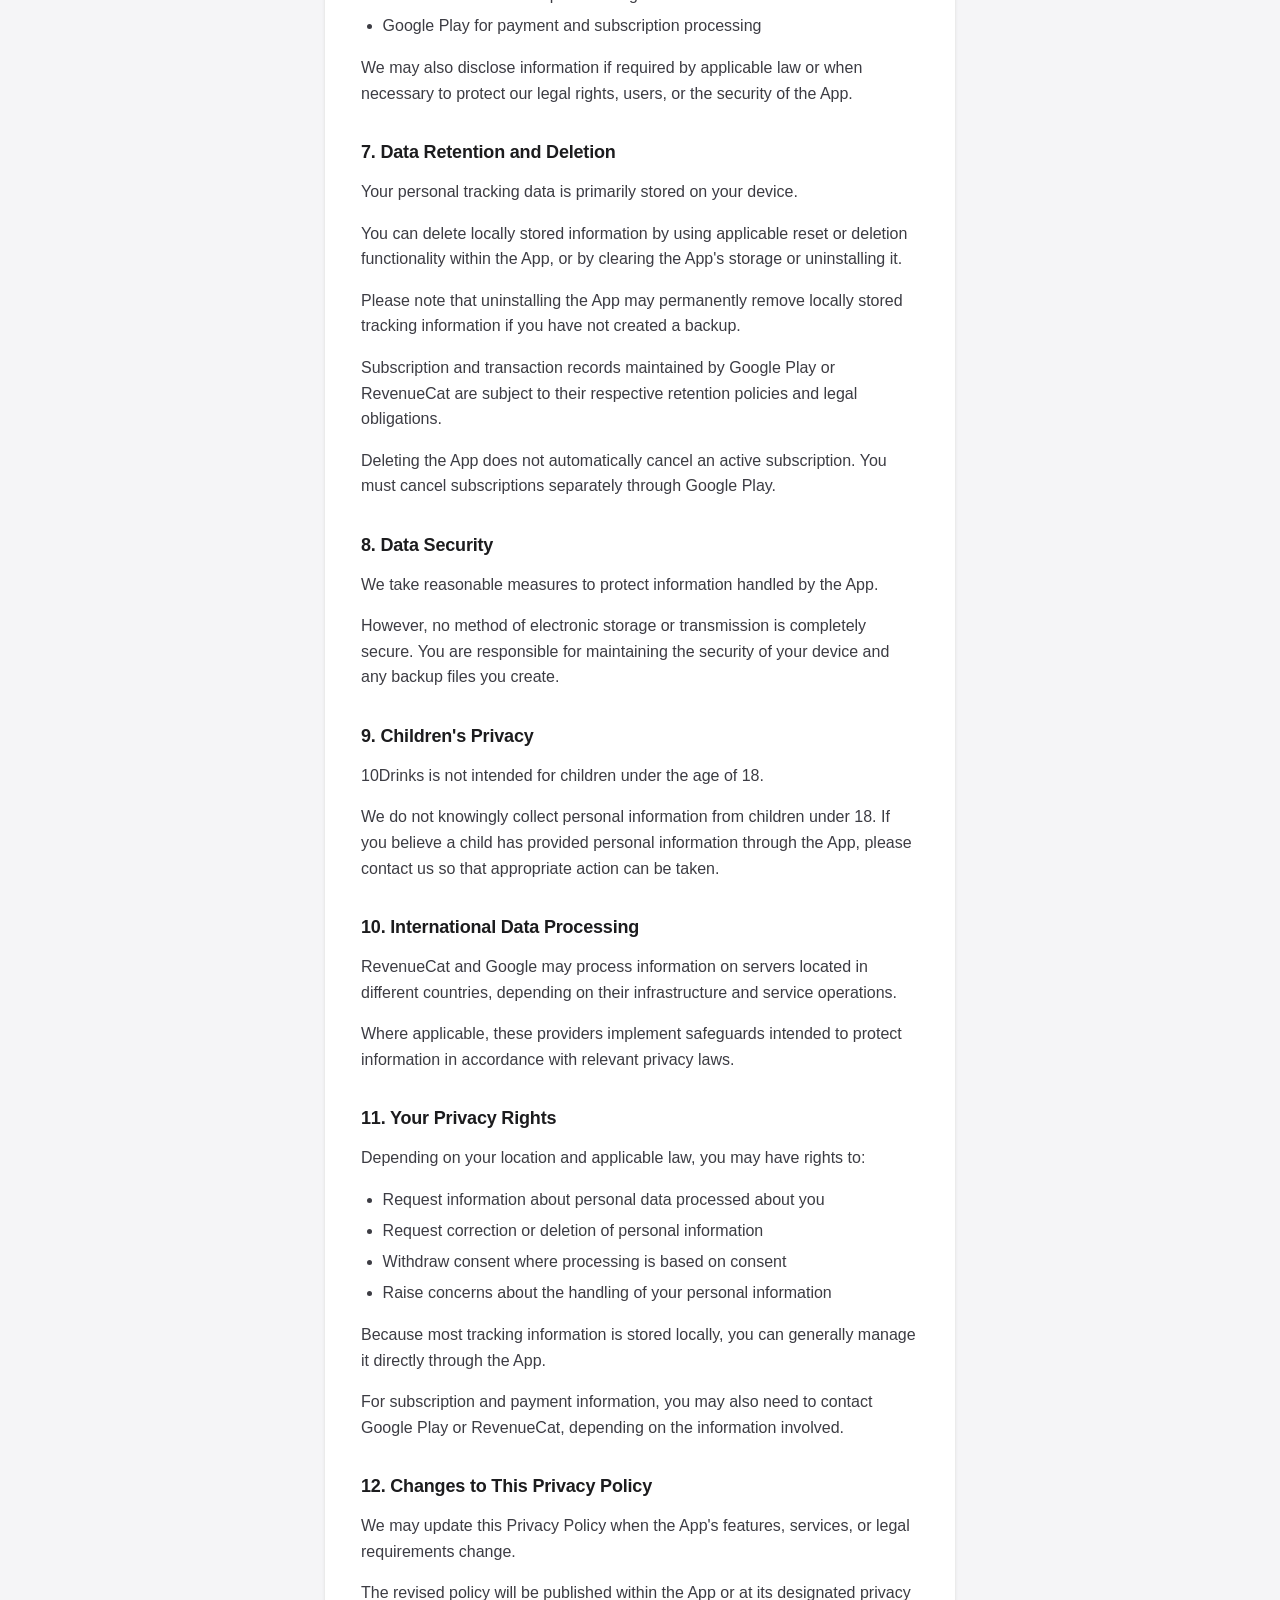
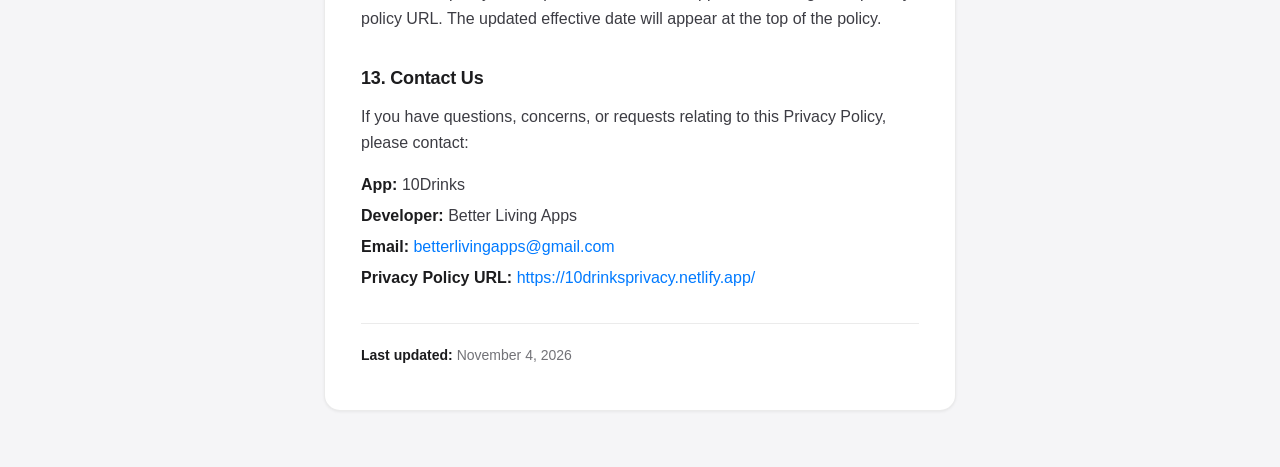
==== commit 0f3f4c85: "risk meter removed and FAQ added" ====
--- a/privacy.html
+++ b/privacy.html
@@ -1,208 +1,234 @@
 <!DOCTYPE html>
 <html lang="en">
 <head>
-  <meta charset="utf-8">
+  <meta charset="UTF-8">
   <meta name="viewport" content="width=device-width, initial-scale=1">
+  <meta name="description" content="Privacy Policy for 10Drinks — local-first alcohol journey tracking, subscriptions via Google Play and RevenueCat.">
+  <link rel="canonical" href="https://10drinksprivacy.netlify.app/">
   <title>Privacy Policy — 10Drinks</title>
-  <meta name="description" content="Privacy Policy for 10Drinks — local-first alcohol journey tracking.">
-  <meta name="theme-color" content="#0a4a1e">
-  <link rel="icon" href="assets/icon-192.png" type="image/png">
-  <link rel="apple-touch-icon" href="assets/icon-192.png">
-  <link rel="preconnect" href="https://fonts.googleapis.com">
-  <link rel="preconnect" href="https://fonts.gstatic.com" crossorigin>
-  <link href="https://fonts.googleapis.com/css2?family=Inter:wght@400;500;600;700;800;900&family=Raleway:wght@400;500;600;700;800&display=swap" rel="stylesheet">
-  <link rel="stylesheet" href="style.css?v=s13-streak-fit">
-  <script>document.documentElement.classList.add("js");</script>
+  <style>
+    :root {
+      --text: #1c1c1e;
+      --text-secondary: #3c3c43;
+      --text-muted: rgba(60, 60, 67, 0.72);
+      --border: rgba(0, 0, 0, 0.08);
+      --max: 42rem;
+    }
+    * { box-sizing: border-box; }
+    body {
+      margin: 0;
+      font-family: -apple-system, BlinkMacSystemFont, "Segoe UI", Roboto, "Helvetica Neue", Arial, sans-serif;
+      font-size: 16px;
+      line-height: 1.6;
+      color: var(--text-secondary);
+      background: #f5f5f7;
+    }
+    .wrap {
+      max-width: var(--max);
+      margin: 0 auto;
+      padding: 2.5rem 1.25rem 3.5rem;
+    }
+    article {
+      background: #fff;
+      border-radius: 16px;
+      padding: 2rem 1.5rem 2.25rem;
+      box-shadow: 0 1px 3px rgba(0, 0, 0, 0.06);
+      border: 1px solid var(--border);
+    }
+    @media (min-width: 480px) {
+      article { padding: 2.5rem 2.25rem 2.75rem; }
+    }
+    h1 {
+      margin: 0 0 0.5rem;
+      font-size: 1.75rem;
+      font-weight: 700;
+      letter-spacing: -0.02em;
+      color: var(--text);
+      line-height: 1.2;
+    }
+    .app-name {
+      margin: 0 0 0.75rem;
+      font-size: 1.125rem;
+      font-weight: 600;
+      color: var(--text);
+    }
+    .effective {
+      margin: 0 0 1.75rem;
+      font-size: 0.9375rem;
+      color: var(--text-muted);
+      line-height: 1.5;
+    }
+    h2 {
+      margin: 2rem 0 0.75rem;
+      font-size: 1.125rem;
+      font-weight: 700;
+      color: var(--text);
+      letter-spacing: -0.01em;
+    }
+    h2:first-of-type { margin-top: 1.5rem; }
+    h3 {
+      margin: 1.25rem 0 0.5rem;
+      font-size: 1rem;
+      font-weight: 600;
+      color: var(--text);
+    }
+    p { margin: 0 0 1rem; }
+    ul {
+      margin: 0 0 1rem;
+      padding-left: 1.35rem;
+    }
+    li { margin-bottom: 0.35rem; }
+    strong { color: var(--text); font-weight: 600; }
+    a {
+      color: #007aff;
+      text-decoration: none;
+    }
+    a:hover { text-decoration: underline; }
+    hr {
+      border: none;
+      border-top: 1px solid var(--border);
+      margin: 2rem 0 1.25rem;
+    }
+    .footer-note {
+      margin: 0;
+      font-size: 0.875rem;
+      color: var(--text-muted);
+    }
+    .contact { margin-top: 0.5rem; }
+    .contact p { margin-bottom: 0.35rem; }
+  </style>
 </head>
-<body class="privacy-page">
-  <a class="skip" href="#main">Skip to content</a>
-  <header class="site-header">
-    <a class="logo" href="index.html">
-      <img src="assets/icon-192.png" width="28" height="28" alt="">
-      <span class="logo-word">10<span>Drinks</span></span>
-    </a>
-    <nav class="nav" id="site-nav" aria-label="Primary">
-      <a href="index.html#how">How it works</a>
-      <a href="index.html#paths">Who it’s for</a>
-      <a href="index.html#app">In the app</a>
-      <a href="index.html#meter">Risk meter</a>
-      <a href="privacy.html" aria-current="page">Privacy</a>
-    </nav>
-    <a class="nav-cta" href="https://play.google.com/store/apps/details?id=com.tendrinks.app">Download</a>
-    <button class="nav-toggle" type="button" aria-expanded="false" aria-controls="site-nav">
-      <span class="sr">Menu</span>
-      <span class="nav-toggle-bars" aria-hidden="true"></span>
-    </button>
-  </header>
-
-  <main id="main" class="privacy-main">
-    <div class="privacy-wrap">
-      <article class="privacy-article">
-        <h1>Privacy Policy</h1>
-        <p class="privacy-effective"><strong>Effective date: October 5, 2026</strong></p>
-
-        <p class="privacy-lead">This Privacy Policy explains how 10Drinks handles your information.</p>
-        <p>The App is designed to help you track alcohol-free days, drinking days, Journeys, progress, and related self-assessment information.</p>
-
-        <h2>1. Your privacy</h2>
-        <p>The App is designed with a local-first approach.</p>
-        <p><strong>Your personal tracking data is stored locally on your device. We do not operate an account system or a cloud database for your tracking data.</strong></p>
-        <p>We do not sell your personal information.</p>
-        <p>We do not use your alcohol-related information for advertising or profiling.</p>
-
-        <h2>2. Information stored by the App</h2>
-        <p>Depending on the features you use, the App may store the following information locally on your device:</p>
-        <ul>
-          <li>Sober and drinking-day records</li>
-          <li>Unlogged days and daily Journey history</li>
-          <li>Journey scores</li>
-          <li>Current and previous Journeys</li>
-          <li>Streak and progress information</li>
-          <li>Calendar and historical records</li>
-          <li>Milestone and achievement progress</li>
-          <li>Reminder settings, if you enable reminders</li>
-          <li>Backup/export information, such as the last export time</li>
-          <li>Local app settings and preferences</li>
-          <li>Local information required to remember your Premium access status, if Premium features are introduced</li>
-        </ul>
-        <p>Some of this information may be considered health-related or sensitive because it can reveal information about your alcohol use.</p>
-
-        <h2>3. AUDIT-C information</h2>
-        <p>The App includes the <strong>AUDIT-C</strong>, a three-question alcohol-use screening tool.</p>
-        <p>Your answers and resulting screening score may be processed temporarily on your device to calculate and display your result.</p>
-        <p><strong>AUDIT-C information is not intended to be stored as a cloud account record or transmitted to us.</strong></p>
-        <p>AUDIT-C is a screening tool and <strong>is not a diagnosis</strong>.</p>
-
-        <h2>4. How your information is used</h2>
-        <p>Your locally stored information is used only to provide the App's features, including:</p>
-        <ul>
-          <li>Tracking your Sober and Drinking days</li>
-          <li>Calculating Journey scores and streaks</li>
-          <li>Showing your Journey history</li>
-          <li>Displaying your Best Scores</li>
-          <li>Showing milestones and progress</li>
-          <li>Providing the calendar and historical view</li>
-          <li>Providing reminders when you choose to enable them</li>
-          <li>Providing the AUDIT-C screening experience</li>
-          <li>Supporting backup and restore features that you initiate</li>
-        </ul>
-        <p>We do not use your alcohol-related tracking information to determine your identity, sell products to you, or provide targeted advertising.</p>
-
-        <h2>5. Information we do not collect</h2>
-        <p>The App does not require you to create an account.</p>
-        <p>We do not intentionally collect:</p>
-        <ul>
-          <li>Your name</li>
-          <li>Email address</li>
-          <li>Phone number</li>
-          <li>Contacts</li>
-          <li>Precise location</li>
-          <li>Photos</li>
-          <li>Audio recordings</li>
-          <li>Health Connect data</li>
-          <li>Your browsing history</li>
-          <li>Your alcohol-tracking information on our servers</li>
-        </ul>
-        <p>The App does not need access to your contacts, camera, microphone, or location to provide its core functionality.</p>
-
-        <h2>6. Data sharing</h2>
-        <p>We do not sell or rent your personal information.</p>
-        <p>We do not share your alcohol-tracking information or AUDIT-C responses with advertisers, data brokers, or other third parties.</p>
-        <p>If you voluntarily export your data, the exported file is under your control. You are responsible for where you store, send, or share that exported file.</p>
-        <p>If future versions introduce services that require data sharing, this Privacy Policy will be updated before those changes take effect.</p>
-
-        <h2>7. Backups and exports</h2>
-        <p>The App may allow you to export your local data for backup purposes.</p>
-        <p>An exported backup may contain information about your Journeys, drinking days, sober days, scores, streaks, and other app data.</p>
-        <p>You should treat an exported backup as private because it may contain sensitive information about your alcohol use.</p>
-        <p>The App does not automatically upload your backup to our servers.</p>
-
-        <h2>8. Data deletion</h2>
-        <p>You can delete your App data using the deletion controls provided within the App.</p>
-        <p>You can also uninstall the App to remove its locally stored data, subject to the behavior of your device and operating system.</p>
-        <p>Because your tracking data is designed to remain on your device rather than in our cloud database, <strong>we generally do not have a copy of your local tracking data that we can retrieve or delete on your behalf.</strong></p>
-        <p>If you export your data, deleting the App does not automatically delete copies of that exported file that you may have saved elsewhere.</p>
-
-        <h2>9. Data retention</h2>
-        <p>Your tracking information remains on your device until you:</p>
-        <ul>
-          <li>delete it using the App's deletion controls,</li>
-          <li>clear the App's data,</li>
-          <li>uninstall the App, or</li>
-          <li>otherwise remove the information from your device.</li>
-        </ul>
-        <p>Temporary AUDIT-C responses are processed on your device for the screening experience and are not intended to be retained as a cloud record.</p>
-
-        <h2>10. Security</h2>
-        <p>We use a local-first design to reduce unnecessary transmission of sensitive tracking information.</p>
-        <p>However, no device or software system can be guaranteed to be completely secure.</p>
-        <p>You are responsible for maintaining appropriate security on your device and for protecting any exported backup files.</p>
-
-        <h2>11. Reminders</h2>
-        <p>If you enable reminders, the App may store your selected reminder time locally on your device and use the device's notification functionality to provide the reminder.</p>
-        <p>You can disable reminders through the App or your device's notification settings.</p>
-
-        <h2>12. Children's privacy</h2>
-        <p>The App is not intended to encourage alcohol use or to provide alcohol-related services to children.</p>
-        <p>The App is intended for adults.</p>
-        <p>We do not knowingly collect personal information from children.</p>
-
-        <h2>13. Medical and health information</h2>
-        <p>The App provides educational information and self-tracking tools related to alcohol use.</p>
-        <p>The App is <strong>not a medical diagnosis or a substitute for professional medical care</strong>.</p>
-        <p>AUDIT-C is a screening tool, not a diagnosis.</p>
-        <p>If you drink heavily or regularly, or have experienced withdrawal symptoms, seek advice from a qualified healthcare professional before making a major reduction or stopping suddenly.</p>
-
-        <h2>14. Changes to this Privacy Policy</h2>
-        <p>We may update this Privacy Policy when the App's functionality or data practices change.</p>
-        <p>When we make changes, we will update the effective date shown at the top of this policy.</p>
-        <p>You should review this page periodically for the latest information.</p>
-
-        <h2>15. Contact</h2>
-        <p>If you have questions about this Privacy Policy or the App's privacy practices, please contact:</p>
-        <p class="privacy-contact"><a href="mailto:betterlivingapps@gmail.com">betterlivingapps@gmail.com</a></p>
-
-        <hr class="privacy-hr">
-        <p class="privacy-updated"><strong>Last updated: October 5, 2026</strong></p>
-      </article>
-    </div>
-  </main>
-
-  <footer class="site-footer">
-    <p class="logo"><span class="logo-word">10<span>Drinks</span></span></p>
-    <p class="footer-copy">10Drinks is a self-tracking and educational tool, not a medical device. It does not diagnose, treat, cure, or prevent alcohol use disorder or any other medical condition.</p>
-    <p class="footer-links">
-      <a href="index.html#how">How it works</a>
-      <a href="index.html#app">In the app</a>
-      <a href="index.html#meter">Risk meter</a>
-      <a href="privacy.html" aria-current="page">Privacy</a>
-      <a href="https://play.google.com/store/apps/details?id=com.tendrinks.app">Download</a>
-    </p>
-  </footer>
-
-  <script>
-    (function () {
-      var toggle = document.querySelector(".nav-toggle");
-      var nav = document.querySelector(".nav");
-      if (toggle && nav) {
-        toggle.addEventListener("click", function () {
-          var open = nav.classList.toggle("is-open");
-          toggle.setAttribute("aria-expanded", open ? "true" : "false");
-        });
-        nav.querySelectorAll("a").forEach(function (link) {
-          link.addEventListener("click", function () {
-            nav.classList.remove("is-open");
-            toggle.setAttribute("aria-expanded", "false");
-          });
-        });
-        document.addEventListener("keydown", function (event) {
-          if (event.key === "Escape") {
-            nav.classList.remove("is-open");
-            toggle.setAttribute("aria-expanded", "false");
-          }
-        });
-      }
-    })();
-  </script>
+<body>
+  <div class="wrap">
+    <article>
+      <h1>Privacy Policy</h1>
+      <p class="app-name">10Drinks</p>
+      <p class="effective">
+        <strong>Effective date:</strong> November 4, 2026<br>
+        <strong>Last updated:</strong> November 4, 2026
+      </p>
+
+      <h2>1. Introduction</h2>
+      <p>10Drinks (&quot;the App&quot;, &quot;we&quot;, &quot;our&quot;, or &quot;us&quot;) is an alcohol consumption tracking and personal wellness application designed to help users monitor their drinking habits, track alcohol-free days, reflect on their progress, and develop healthier habits.</p>
+      <p>This Privacy Policy explains how information is handled when you use 10Drinks, including when you use premium features and purchase subscriptions through Google Play.</p>
+      <p>We respect your privacy and aim to collect only the information necessary to provide and improve the App.</p>
+
+      <h2>2. Information We Handle</h2>
+      <h3>A. Information you enter</h3>
+      <p>Depending on how you use the App, information may include:</p>
+      <ul>
+        <li>Alcohol consumption records and daily drinking logs</li>
+        <li>Alcohol-free days and streaks</li>
+        <li>Journey start dates and progress history</li>
+        <li>Personal goals, milestones, and habit-tracking information</li>
+        <li>Responses to alcohol-related self-assessment questionnaires</li>
+        <li>Preferences and settings you choose within the App</li>
+      </ul>
+      <p>This information may be sensitive because it relates to personal habits and wellness.</p>
+
+      <h3>B. Information stored on your device</h3>
+      <p>The App stores your tracking information locally on your device using local storage and related application storage mechanisms.</p>
+      <p>This information is used to operate the App, calculate progress, display your history, and maintain your journey.</p>
+      <p>We do not operate our own cloud account system for synchronizing your personal tracking history at this time.</p>
+
+      <h3>C. Subscription and purchase information</h3>
+      <p>If you purchase or restore a premium subscription, certain purchase-related information is processed by our third-party providers:</p>
+      <ul>
+        <li>Google Play processes purchases and subscription payments.</li>
+        <li>RevenueCat helps us manage subscriptions, verify purchase status, and determine whether premium access is active.</li>
+      </ul>
+      <p>Depending on the subscription transaction and SDK configuration, RevenueCat may process information such as app user identifiers, purchase records, product identifiers, subscription status, transaction information, and relevant technical information.</p>
+      <p>We do not receive or store your full payment card details through the App. Payment processing is handled by Google Play.</p>
+
+      <h2>3. RevenueCat and Google Play</h2>
+      <p>We use RevenueCat to manage in-app subscriptions and premium entitlement status.</p>
+      <p>RevenueCat may process purchase-related information to:</p>
+      <ul>
+        <li>Validate purchases</li>
+        <li>Determine active subscription status</li>
+        <li>Manage subscription entitlements</li>
+        <li>Support subscription restoration</li>
+        <li>Help maintain premium access across supported devices</li>
+        <li>Provide subscription-related technical services</li>
+      </ul>
+      <p>Google Play independently processes payments and manages your Google Play subscriptions.</p>
+      <p>These services operate under their respective privacy policies:</p>
+      <ul>
+        <li><a href="https://www.revenuecat.com/privacy/" target="_blank" rel="noopener noreferrer">RevenueCat Privacy Policy</a></li>
+        <li><a href="https://policies.google.com/privacy" target="_blank" rel="noopener noreferrer">Google Privacy Policy</a></li>
+        <li><a href="https://play.google.com/about/play-terms/" target="_blank" rel="noopener noreferrer">Google Play Terms of Service</a></li>
+      </ul>
+      <p>Your subscription can be managed or cancelled through your Google Play account.</p>
+
+      <h2>4. Backup and Restore</h2>
+      <p>The App may allow you to export your personal tracking information into a backup file and subsequently import that file to restore your information.</p>
+      <p>Backup files may contain sensitive personal information, including alcohol consumption records, dates, journey progress, and settings.</p>
+      <p>You are responsible for securely storing exported backup files and deciding where to share or transfer them.</p>
+      <p>We do not automatically upload your backup files to our servers.</p>
+
+      <h2>5. Health and Wellness Disclaimer</h2>
+      <p>10Drinks is intended for personal tracking, habit development, and general wellness support.</p>
+      <p>The App may provide alcohol-related self-assessment tools, educational information, or general guidance.</p>
+      <p><strong>10Drinks is not a medical device and does not provide medical diagnosis, treatment, or professional medical advice.</strong></p>
+      <p>Assessment results are informational and should not be considered a substitute for evaluation by a qualified healthcare professional.</p>
+      <p>If you are concerned about alcohol dependence, withdrawal symptoms, or your health, please seek appropriate medical assistance. Stopping alcohol consumption suddenly may be medically dangerous for some people.</p>
+
+      <h2>6. Data Sharing</h2>
+      <p>We do not sell your personal tracking information.</p>
+      <p>We do not share your alcohol consumption records or self-assessment responses with advertisers.</p>
+      <p>Information may be processed by third-party service providers when necessary to provide specific services, including:</p>
+      <ul>
+        <li>RevenueCat for subscription management</li>
+        <li>Google Play for payment and subscription processing</li>
+      </ul>
+      <p>We may also disclose information if required by applicable law or when necessary to protect our legal rights, users, or the security of the App.</p>
+
+      <h2>7. Data Retention and Deletion</h2>
+      <p>Your personal tracking data is primarily stored on your device.</p>
+      <p>You can delete locally stored information by using applicable reset or deletion functionality within the App, or by clearing the App&apos;s storage or uninstalling it.</p>
+      <p>Please note that uninstalling the App may permanently remove locally stored tracking information if you have not created a backup.</p>
+      <p>Subscription and transaction records maintained by Google Play or RevenueCat are subject to their respective retention policies and legal obligations.</p>
+      <p>Deleting the App does not automatically cancel an active subscription. You must cancel subscriptions separately through Google Play.</p>
+
+      <h2>8. Data Security</h2>
+      <p>We take reasonable measures to protect information handled by the App.</p>
+      <p>However, no method of electronic storage or transmission is completely secure. You are responsible for maintaining the security of your device and any backup files you create.</p>
+
+      <h2>9. Children&apos;s Privacy</h2>
+      <p>10Drinks is not intended for children under the age of 18.</p>
+      <p>We do not knowingly collect personal information from children under 18. If you believe a child has provided personal information through the App, please contact us so that appropriate action can be taken.</p>
+
+      <h2>10. International Data Processing</h2>
+      <p>RevenueCat and Google may process information on servers located in different countries, depending on their infrastructure and service operations.</p>
+      <p>Where applicable, these providers implement safeguards intended to protect information in accordance with relevant privacy laws.</p>
+
+      <h2>11. Your Privacy Rights</h2>
+      <p>Depending on your location and applicable law, you may have rights to:</p>
+      <ul>
+        <li>Request information about personal data processed about you</li>
+        <li>Request correction or deletion of personal information</li>
+        <li>Withdraw consent where processing is based on consent</li>
+        <li>Raise concerns about the handling of your personal information</li>
+      </ul>
+      <p>Because most tracking information is stored locally, you can generally manage it directly through the App.</p>
+      <p>For subscription and payment information, you may also need to contact Google Play or RevenueCat, depending on the information involved.</p>
+
+      <h2>12. Changes to This Privacy Policy</h2>
+      <p>We may update this Privacy Policy when the App&apos;s features, services, or legal requirements change.</p>
+      <p>The revised policy will be published within the App or at its designated privacy policy URL. The updated effective date will appear at the top of the policy.</p>
+
+      <h2>13. Contact Us</h2>
+      <p>If you have questions, concerns, or requests relating to this Privacy Policy, please contact:</p>
+      <div class="contact">
+        <p><strong>App:</strong> 10Drinks</p>
+        <p><strong>Developer:</strong> Better Living Apps</p>
+        <p><strong>Email:</strong> <a href="mailto:betterlivingapps@gmail.com">betterlivingapps@gmail.com</a></p>
+        <p><strong>Privacy Policy URL:</strong> <a href="https://10drinksprivacy.netlify.app/">https://10drinksprivacy.netlify.app/</a></p>
+      </div>
+
+      <hr>
+      <p class="footer-note"><strong>Last updated:</strong> November 4, 2026</p>
+    </article>
+  </div>
 </body>
 </html>
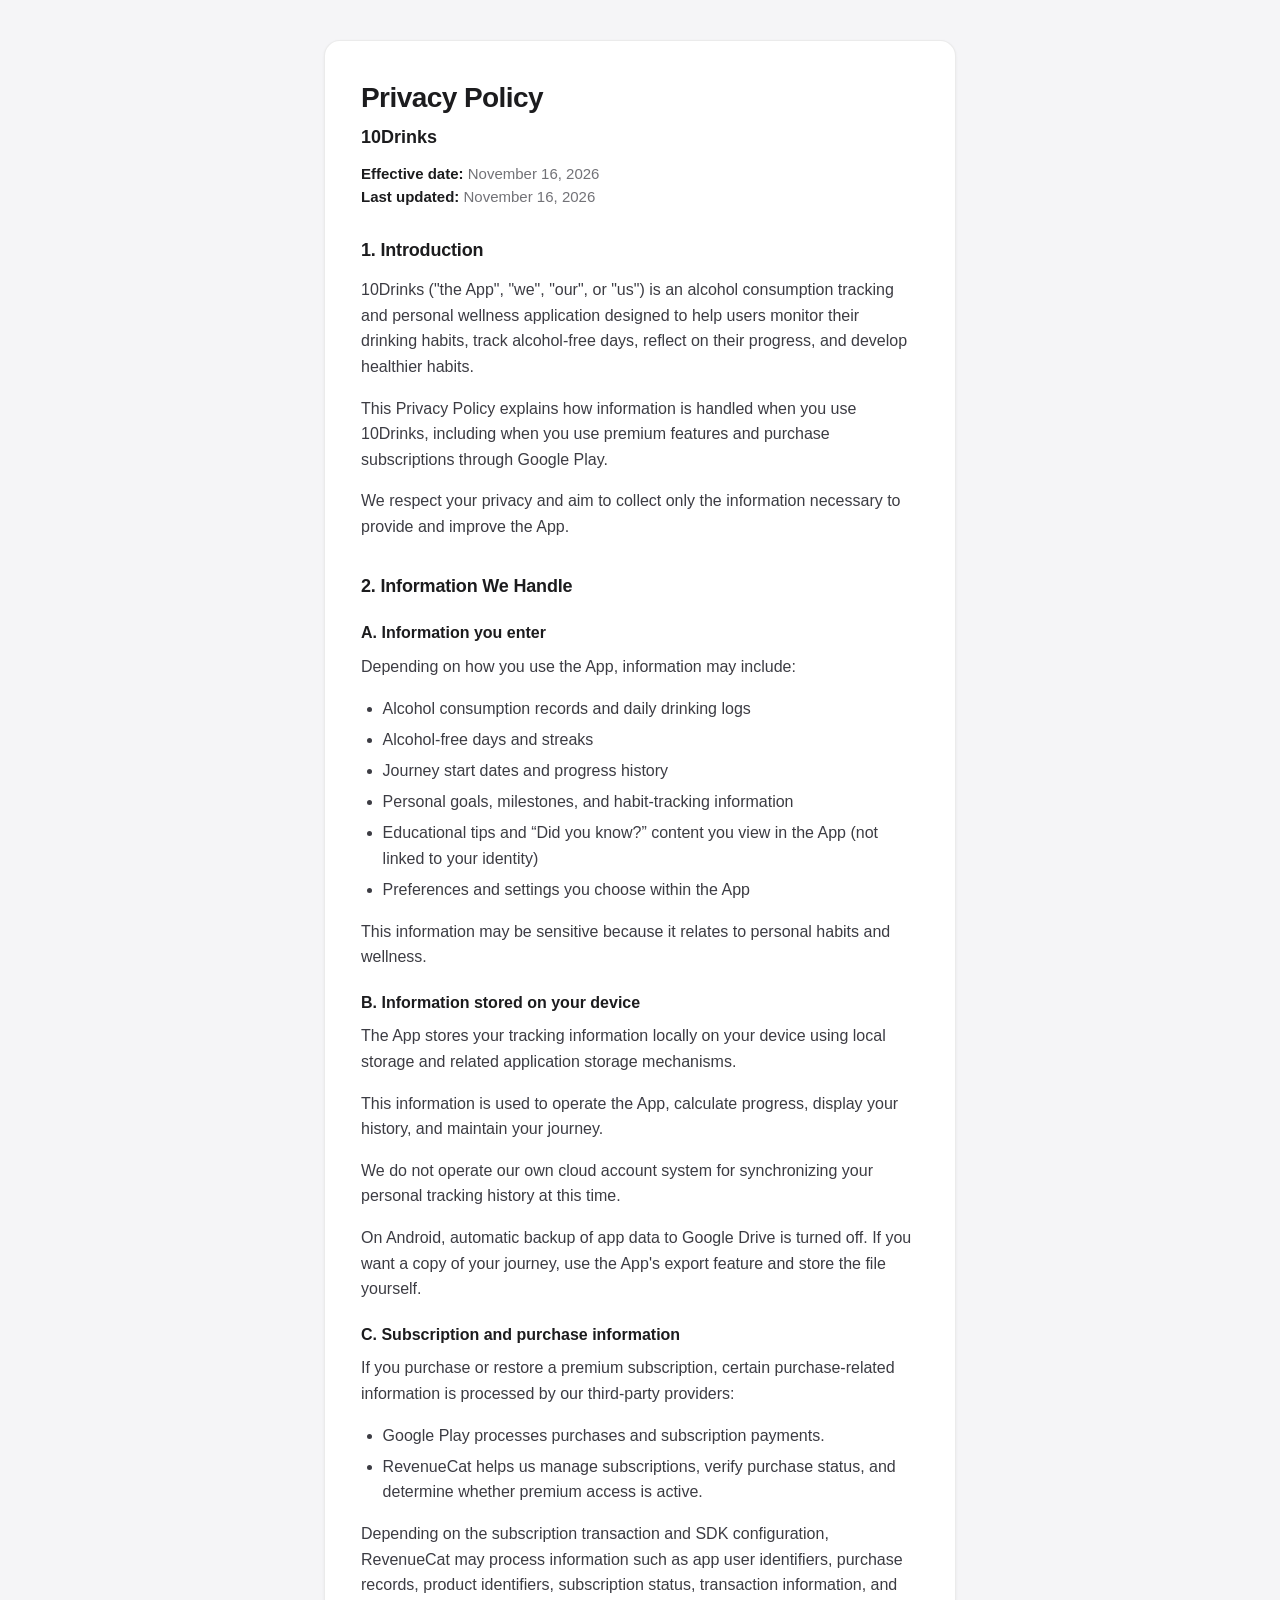
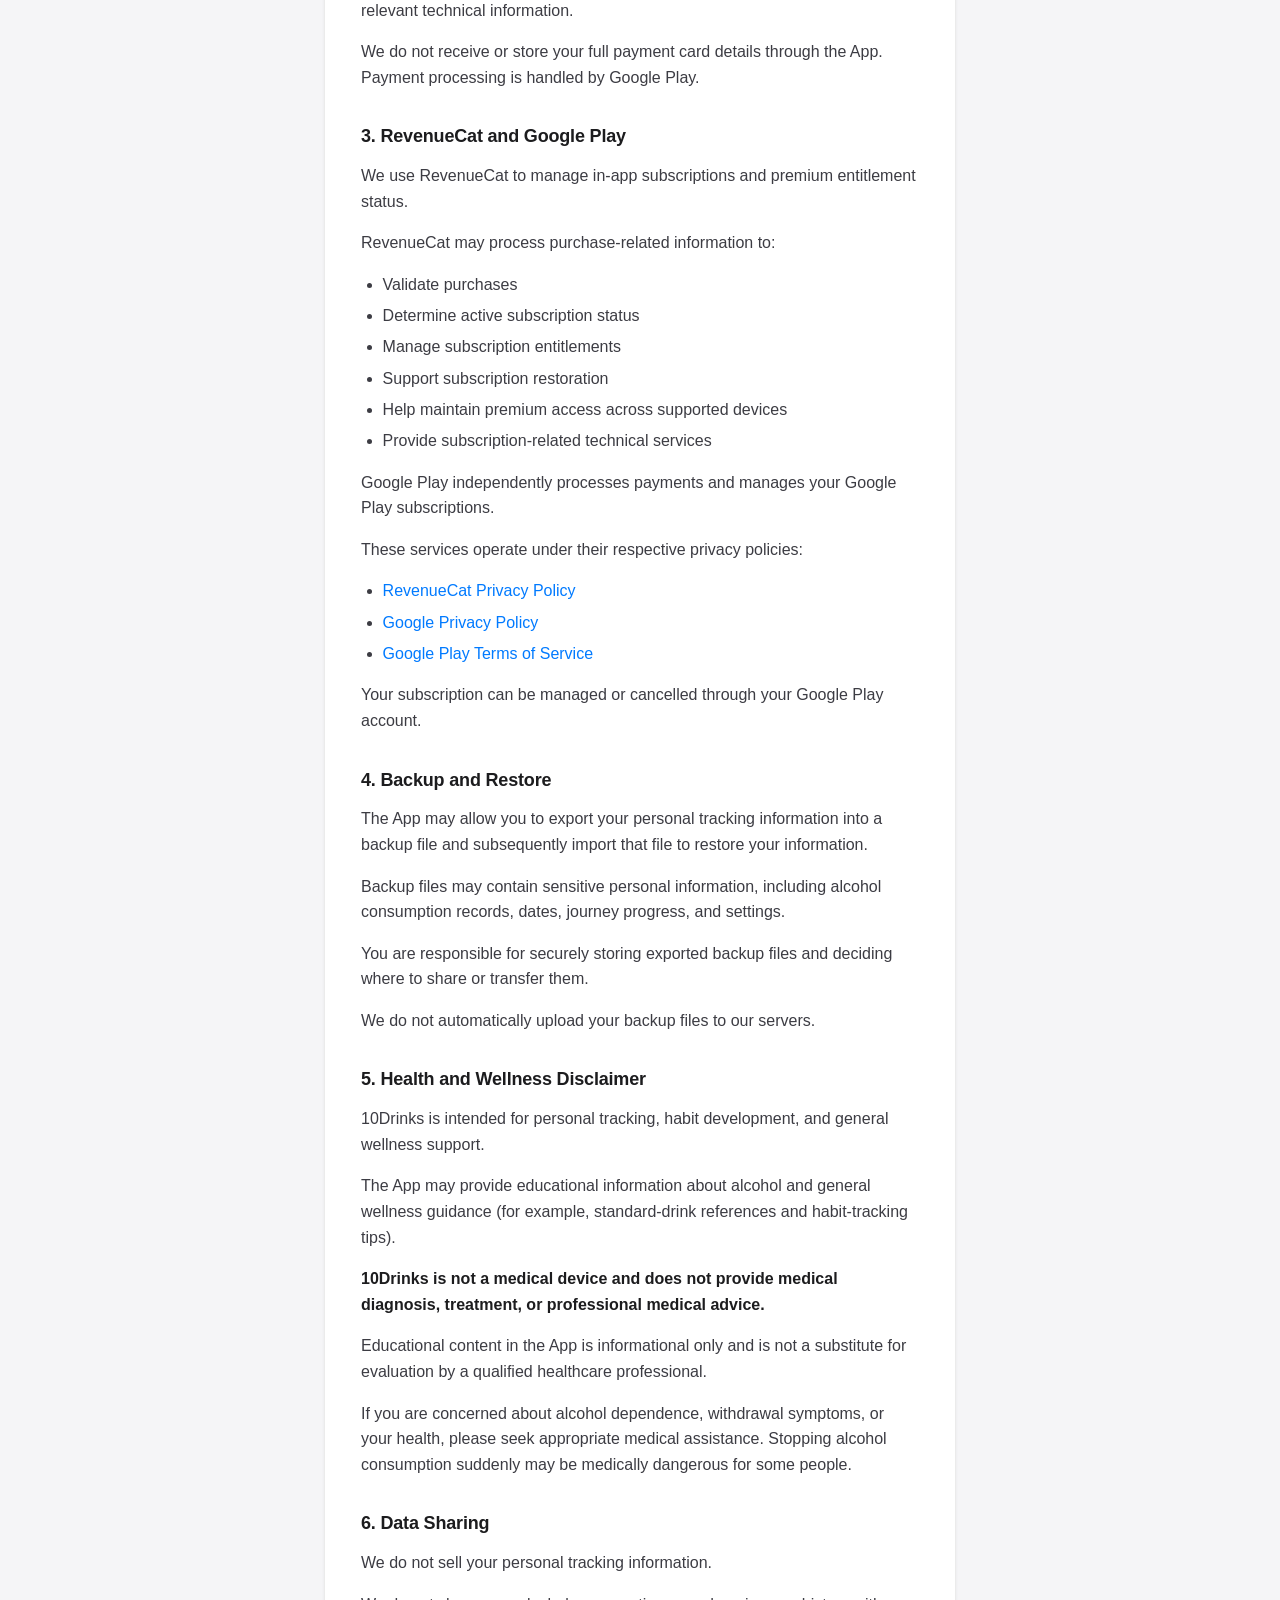
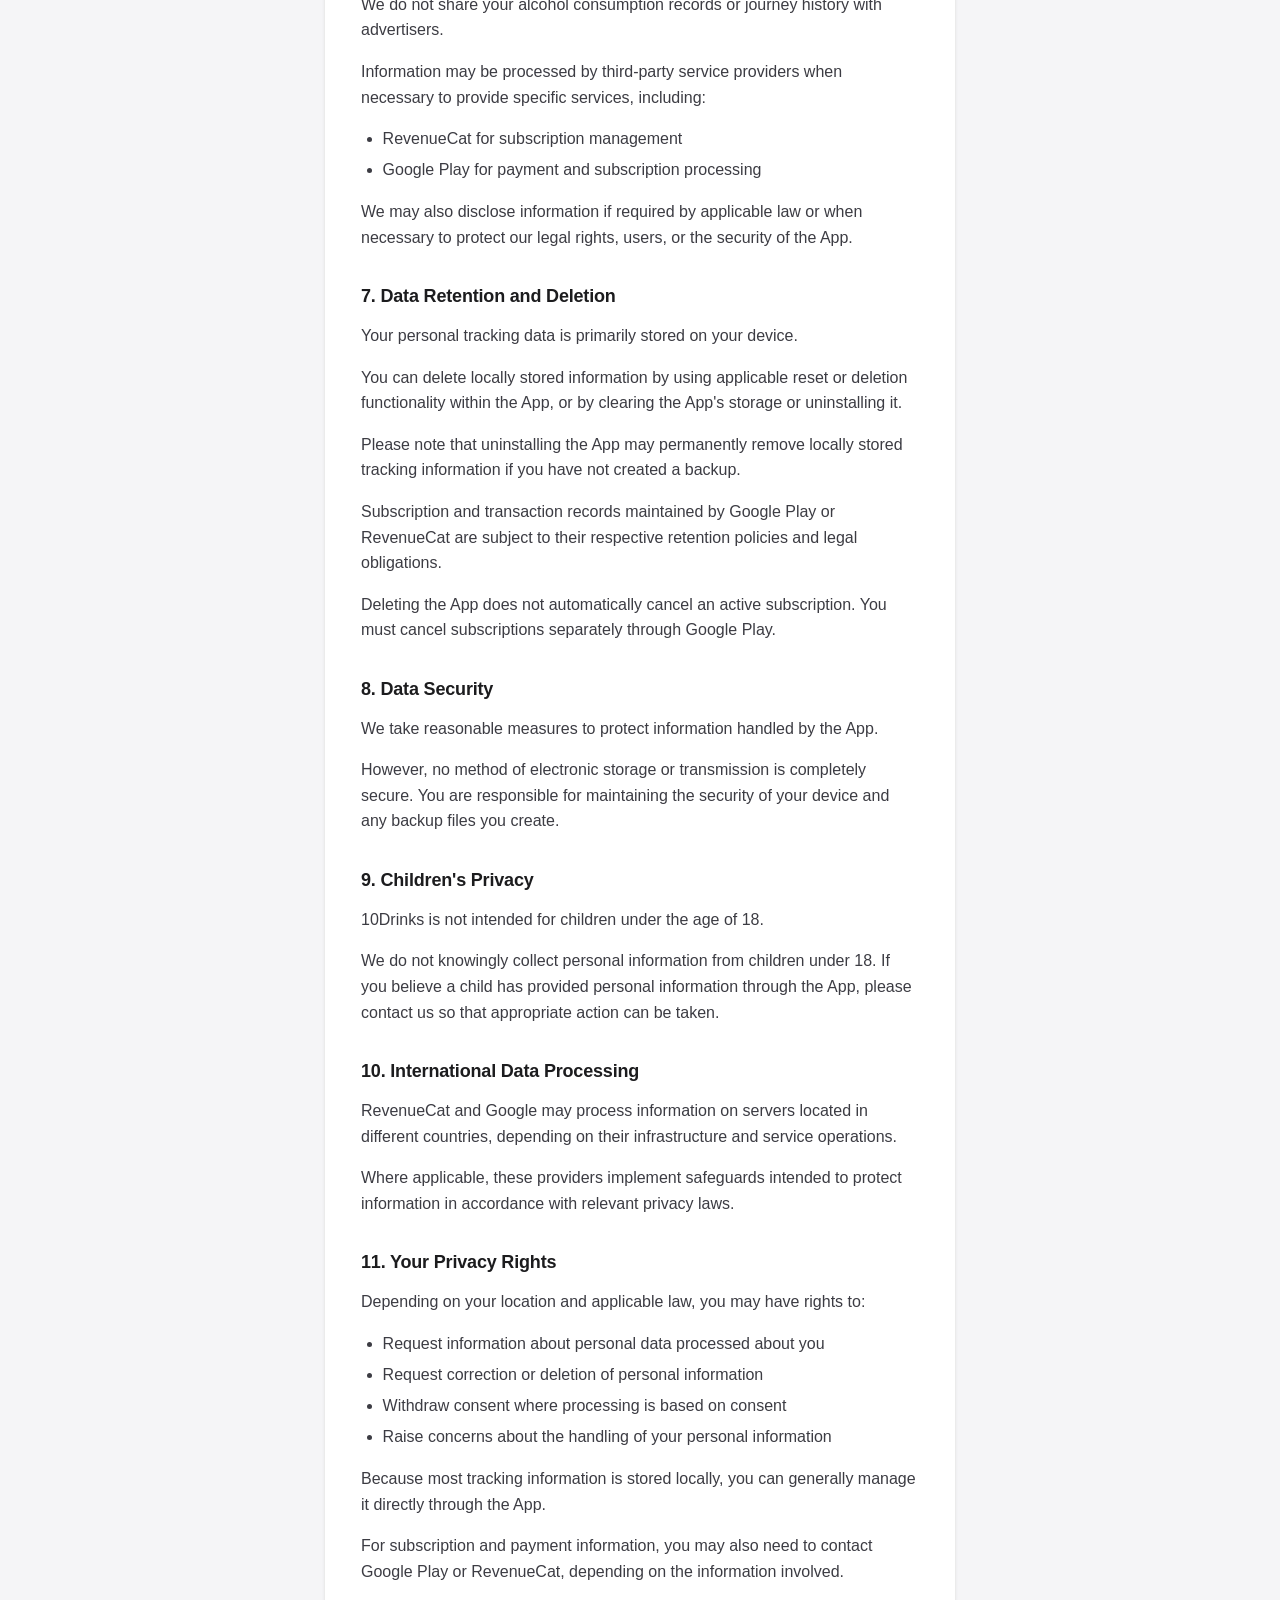
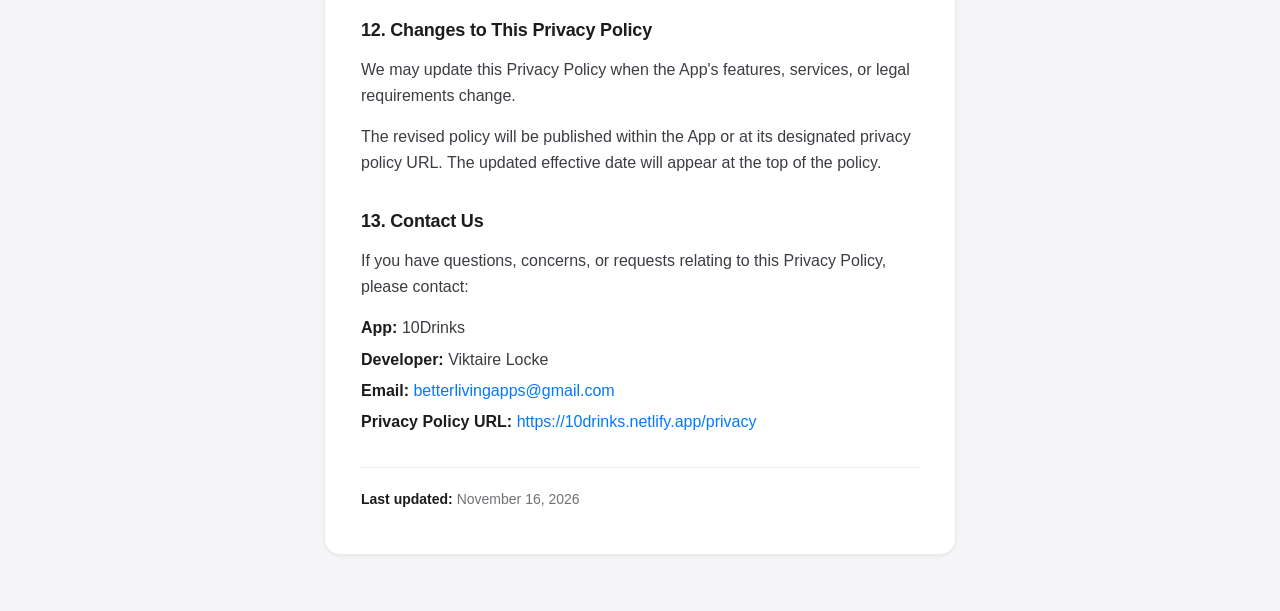
==== commit eecfd037: "privacy updated" ====
--- a/privacy.html
+++ b/privacy.html
@@ -4,7 +4,7 @@
   <meta charset="UTF-8">
   <meta name="viewport" content="width=device-width, initial-scale=1">
   <meta name="description" content="Privacy Policy for 10Drinks — local-first alcohol journey tracking, subscriptions via Google Play and RevenueCat.">
-  <link rel="canonical" href="https://10drinksprivacy.netlify.app/">
+  <link rel="canonical" href="https://10drinks.netlify.app/privacy">
   <title>Privacy Policy — 10Drinks</title>
   <style>
     :root {
@@ -104,8 +104,8 @@
       <h1>Privacy Policy</h1>
       <p class="app-name">10Drinks</p>
       <p class="effective">
-        <strong>Effective date:</strong> November 4, 2026<br>
-        <strong>Last updated:</strong> November 4, 2026
+        <strong>Effective date:</strong> November 16, 2026<br>
+        <strong>Last updated:</strong> November 16, 2026
       </p>
 
       <h2>1. Introduction</h2>
@@ -121,7 +121,7 @@
         <li>Alcohol-free days and streaks</li>
         <li>Journey start dates and progress history</li>
         <li>Personal goals, milestones, and habit-tracking information</li>
-        <li>Responses to alcohol-related self-assessment questionnaires</li>
+        <li>Educational tips and “Did you know?” content you view in the App (not linked to your identity)</li>
         <li>Preferences and settings you choose within the App</li>
       </ul>
       <p>This information may be sensitive because it relates to personal habits and wellness.</p>
@@ -130,6 +130,7 @@
       <p>The App stores your tracking information locally on your device using local storage and related application storage mechanisms.</p>
       <p>This information is used to operate the App, calculate progress, display your history, and maintain your journey.</p>
       <p>We do not operate our own cloud account system for synchronizing your personal tracking history at this time.</p>
+      <p>On Android, automatic backup of app data to Google Drive is turned off. If you want a copy of your journey, use the App&apos;s export feature and store the file yourself.</p>
 
       <h3>C. Subscription and purchase information</h3>
       <p>If you purchase or restore a premium subscription, certain purchase-related information is processed by our third-party providers:</p>
@@ -168,14 +169,14 @@
 
       <h2>5. Health and Wellness Disclaimer</h2>
       <p>10Drinks is intended for personal tracking, habit development, and general wellness support.</p>
-      <p>The App may provide alcohol-related self-assessment tools, educational information, or general guidance.</p>
+      <p>The App may provide educational information about alcohol and general wellness guidance (for example, standard-drink references and habit-tracking tips).</p>
       <p><strong>10Drinks is not a medical device and does not provide medical diagnosis, treatment, or professional medical advice.</strong></p>
-      <p>Assessment results are informational and should not be considered a substitute for evaluation by a qualified healthcare professional.</p>
+      <p>Educational content in the App is informational only and is not a substitute for evaluation by a qualified healthcare professional.</p>
       <p>If you are concerned about alcohol dependence, withdrawal symptoms, or your health, please seek appropriate medical assistance. Stopping alcohol consumption suddenly may be medically dangerous for some people.</p>
 
       <h2>6. Data Sharing</h2>
       <p>We do not sell your personal tracking information.</p>
-      <p>We do not share your alcohol consumption records or self-assessment responses with advertisers.</p>
+      <p>We do not share your alcohol consumption records or journey history with advertisers.</p>
       <p>Information may be processed by third-party service providers when necessary to provide specific services, including:</p>
       <ul>
         <li>RevenueCat for subscription management</li>
@@ -221,13 +222,13 @@
       <p>If you have questions, concerns, or requests relating to this Privacy Policy, please contact:</p>
       <div class="contact">
         <p><strong>App:</strong> 10Drinks</p>
-        <p><strong>Developer:</strong> Better Living Apps</p>
-        <p><strong>Email:</strong> <a href="mailto:betterlivingapps@gmail.com">betterlivingapps@gmail.com</a></p>
-        <p><strong>Privacy Policy URL:</strong> <a href="https://10drinksprivacy.netlify.app/">https://10drinksprivacy.netlify.app/</a></p>
+        <p><strong>Developer:</strong> Viktaire Locke</p>
+        <p><strong>Email:</strong> <a href="mailto:10drinksapp@gmail.com">betterlivingapps@gmail.com</a></p>
+        <p><strong>Privacy Policy URL:</strong> <a href="https://10drinks.netlify.app/privacy">https://10drinks.netlify.app/privacy</a></p>
       </div>
 
       <hr>
-      <p class="footer-note"><strong>Last updated:</strong> November 4, 2026</p>
+      <p class="footer-note"><strong>Last updated:</strong> November 16, 2026</p>
     </article>
   </div>
 </body>
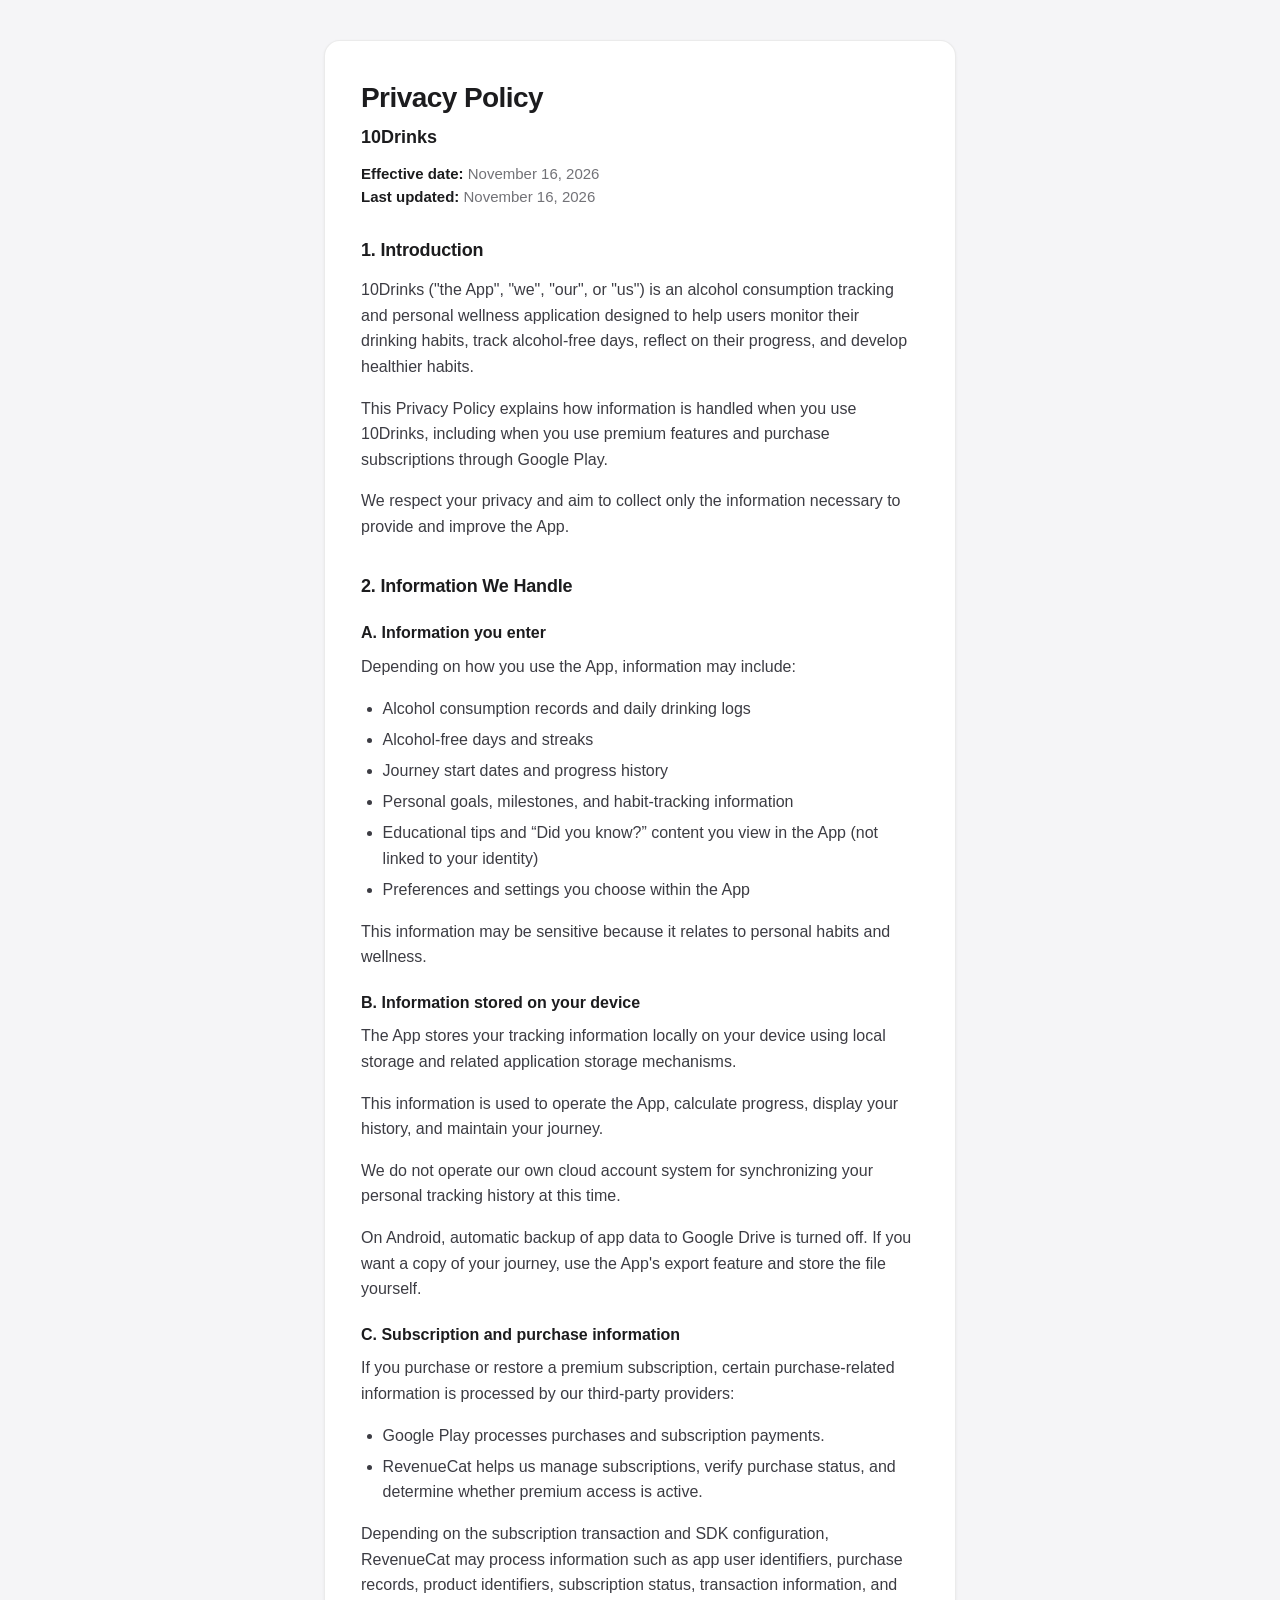
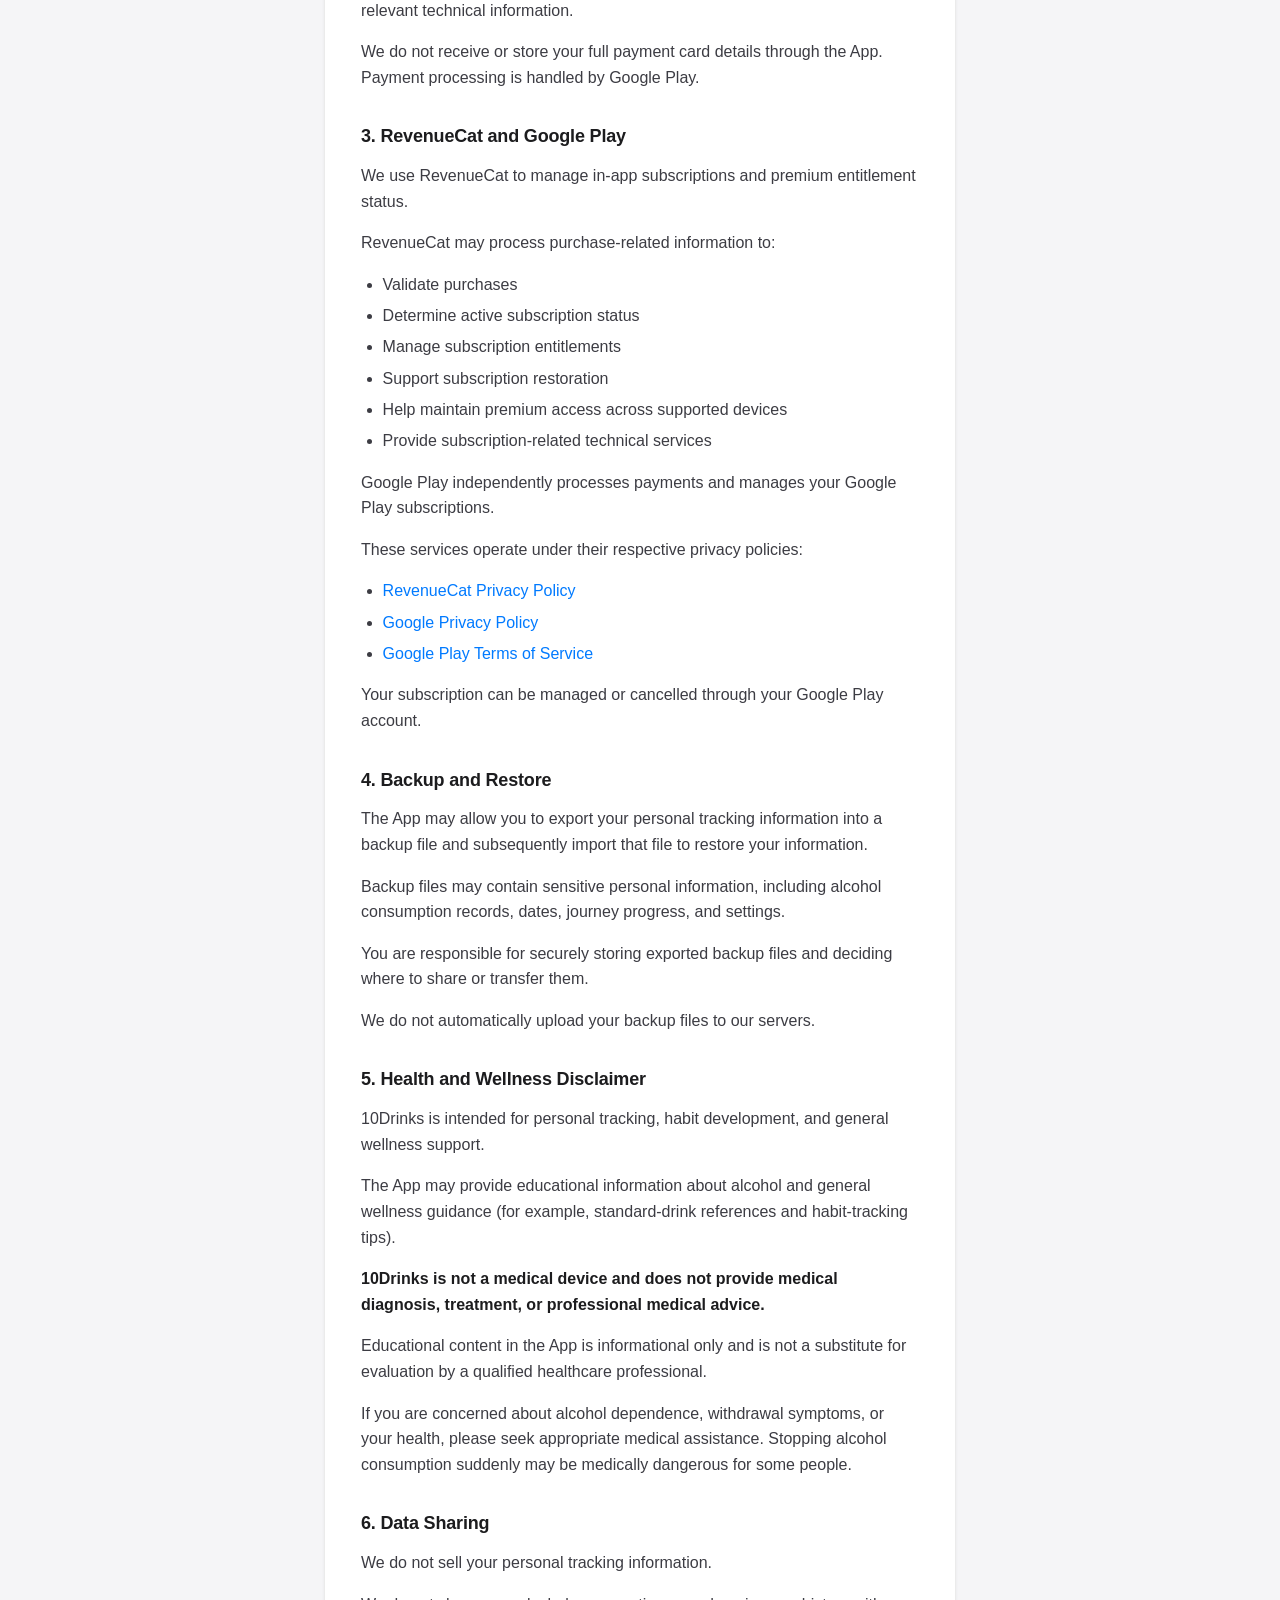
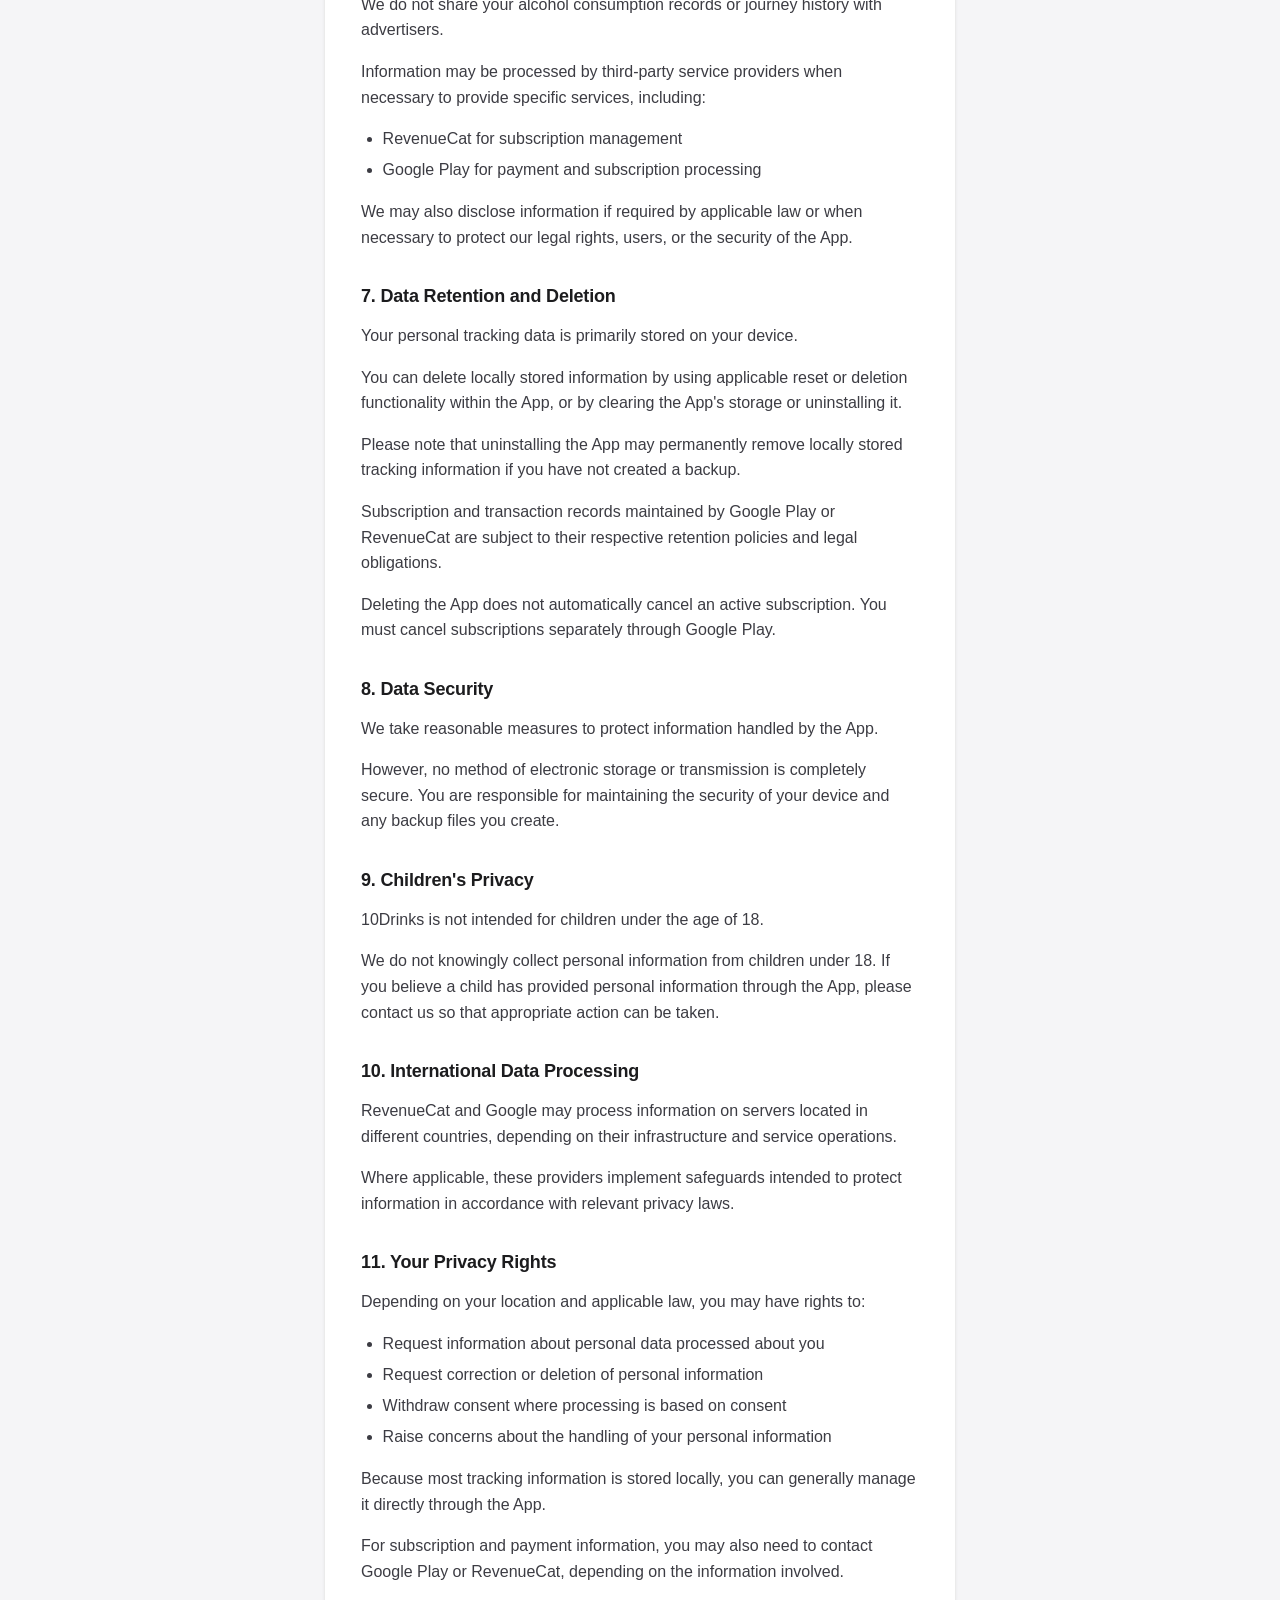
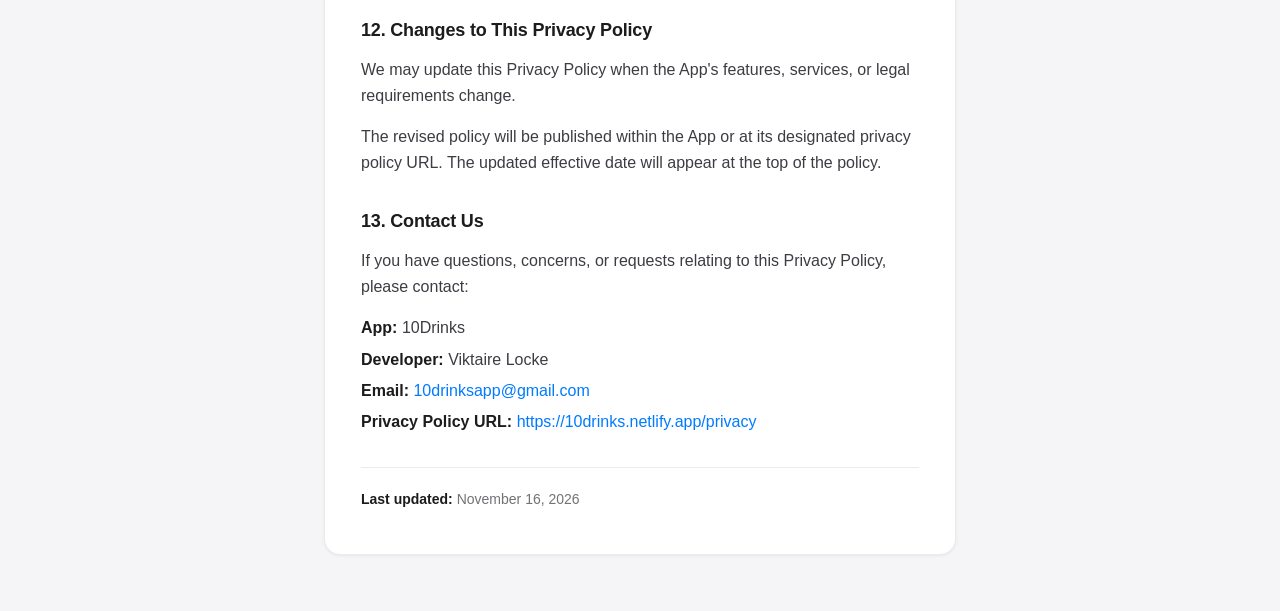
==== commit 76b5fd44: "privacy updated2" ====
--- a/privacy.html
+++ b/privacy.html
@@ -223,7 +223,7 @@
       <div class="contact">
         <p><strong>App:</strong> 10Drinks</p>
         <p><strong>Developer:</strong> Viktaire Locke</p>
-        <p><strong>Email:</strong> <a href="mailto:10drinksapp@gmail.com">betterlivingapps@gmail.com</a></p>
+        <p><strong>Email:</strong> <a href="mailto:10drinksapp@gmail.com">10drinksapp@gmail.com</a></p>
         <p><strong>Privacy Policy URL:</strong> <a href="https://10drinks.netlify.app/privacy">https://10drinks.netlify.app/privacy</a></p>
       </div>
 
